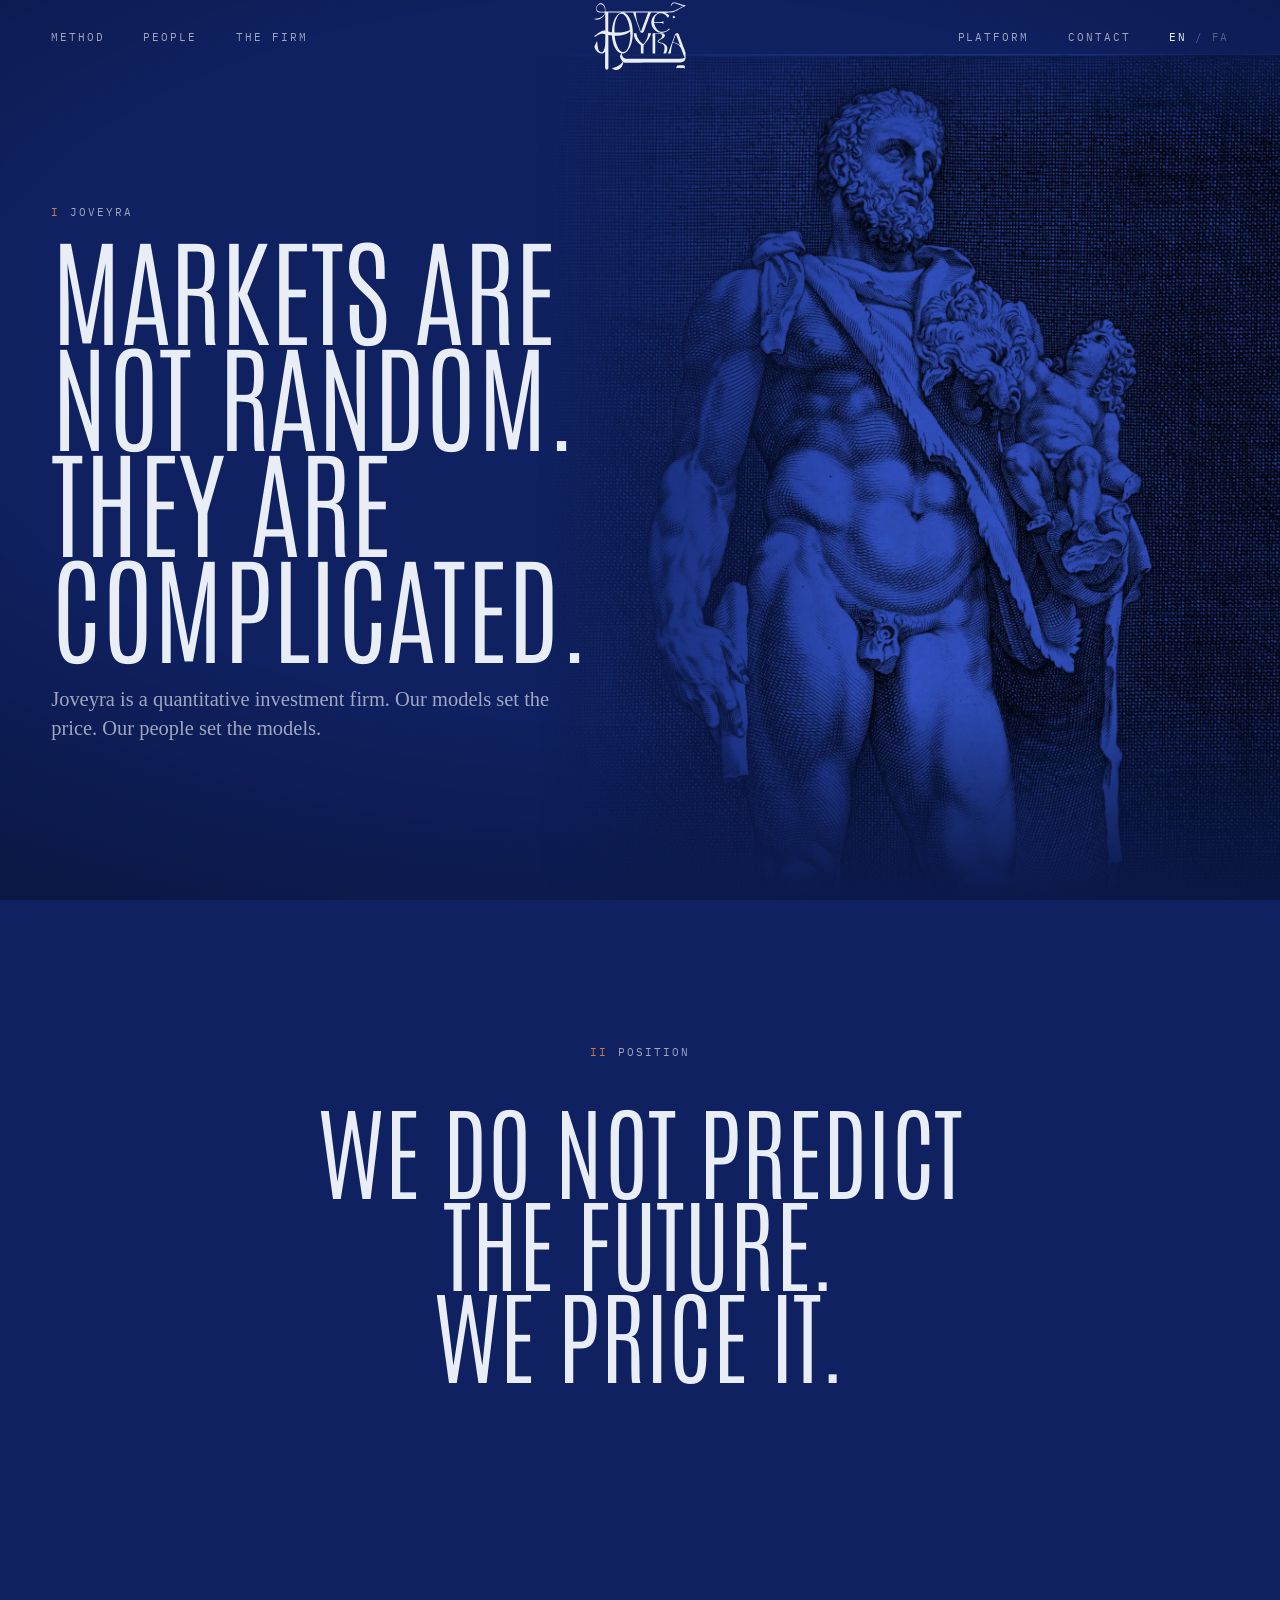
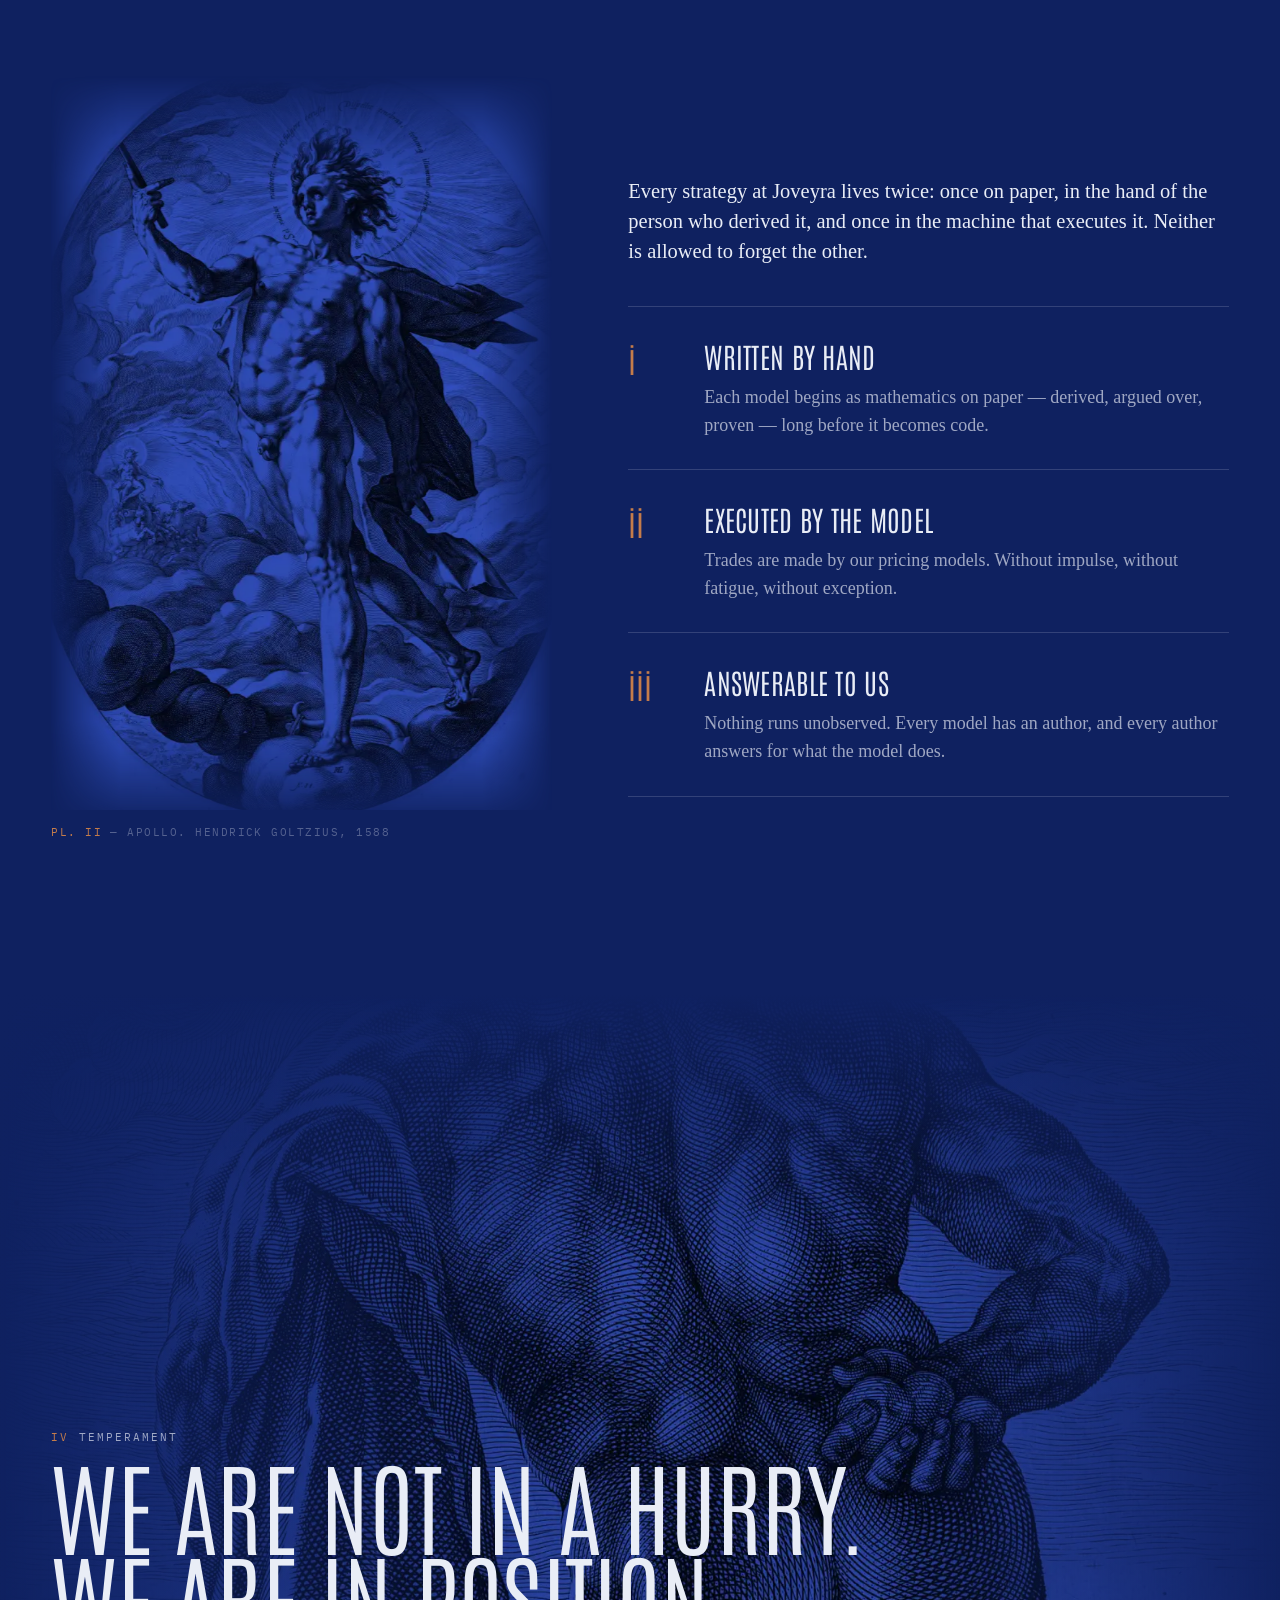
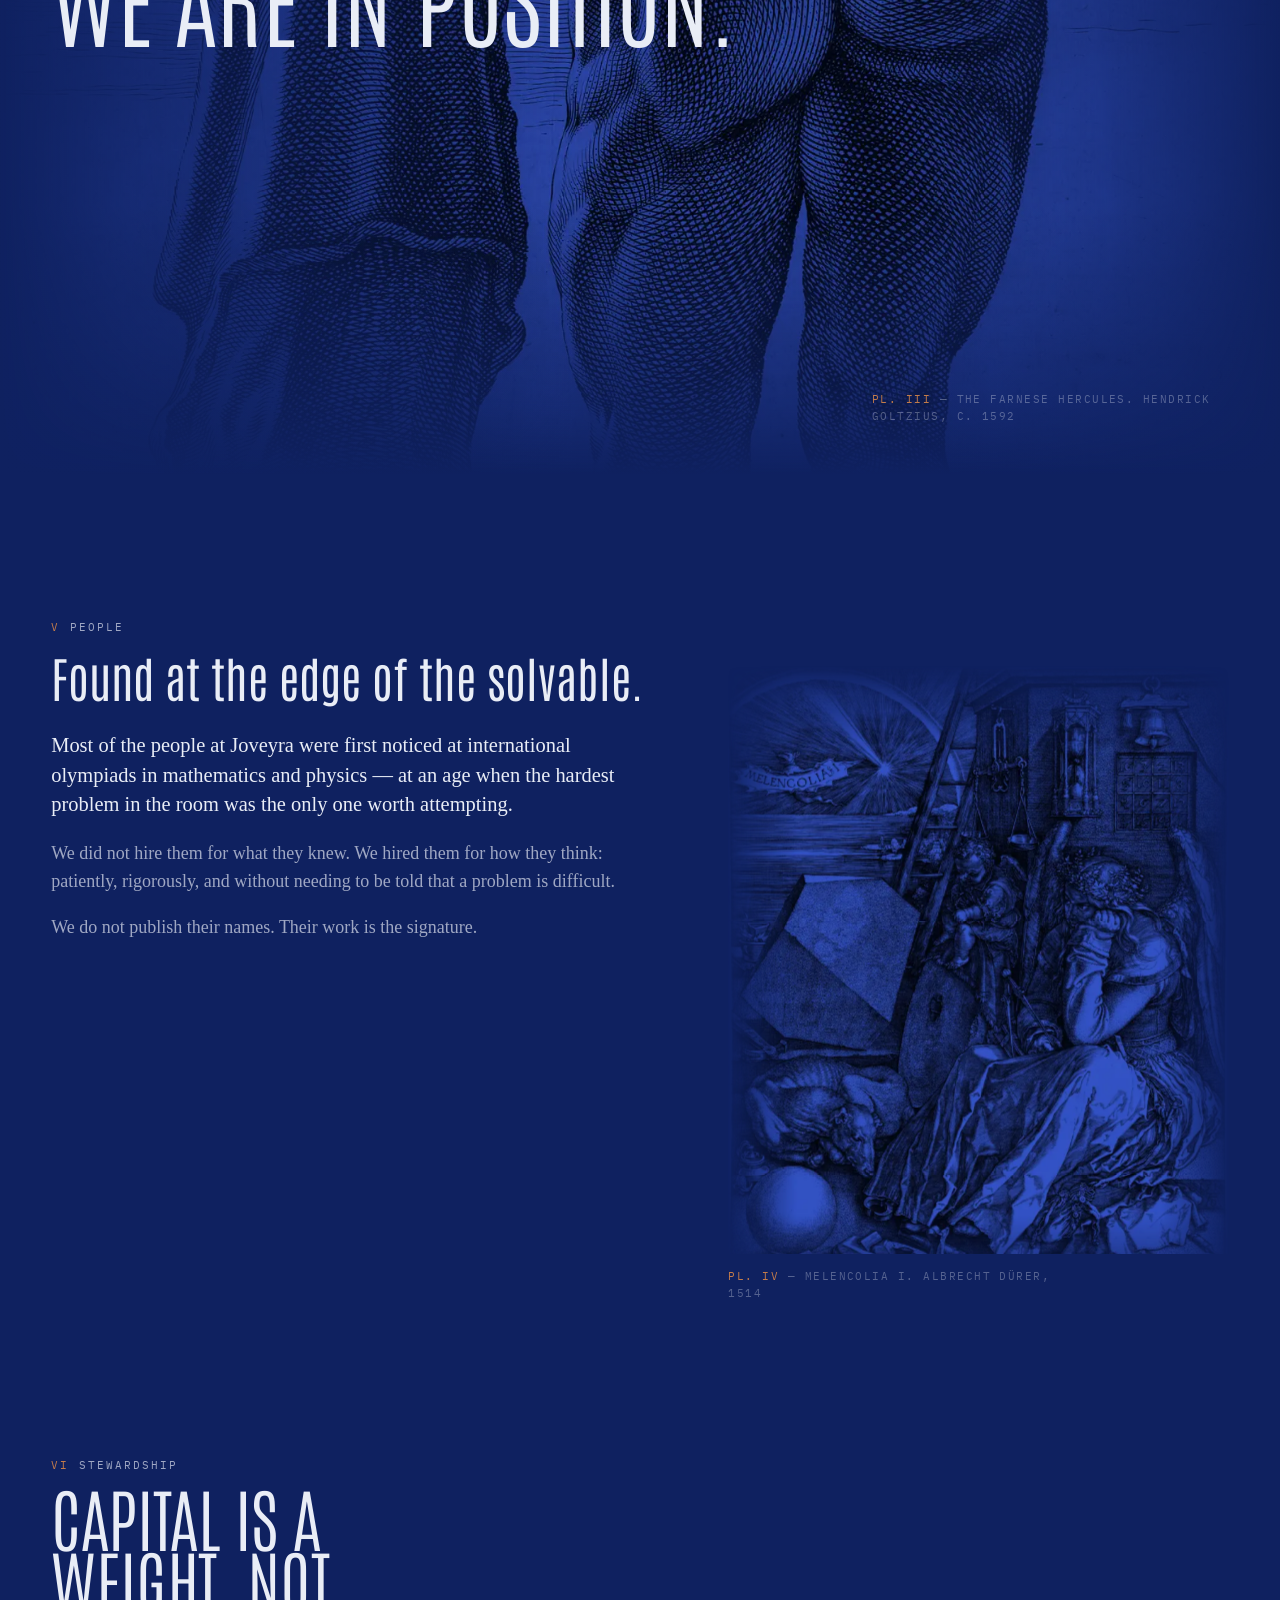
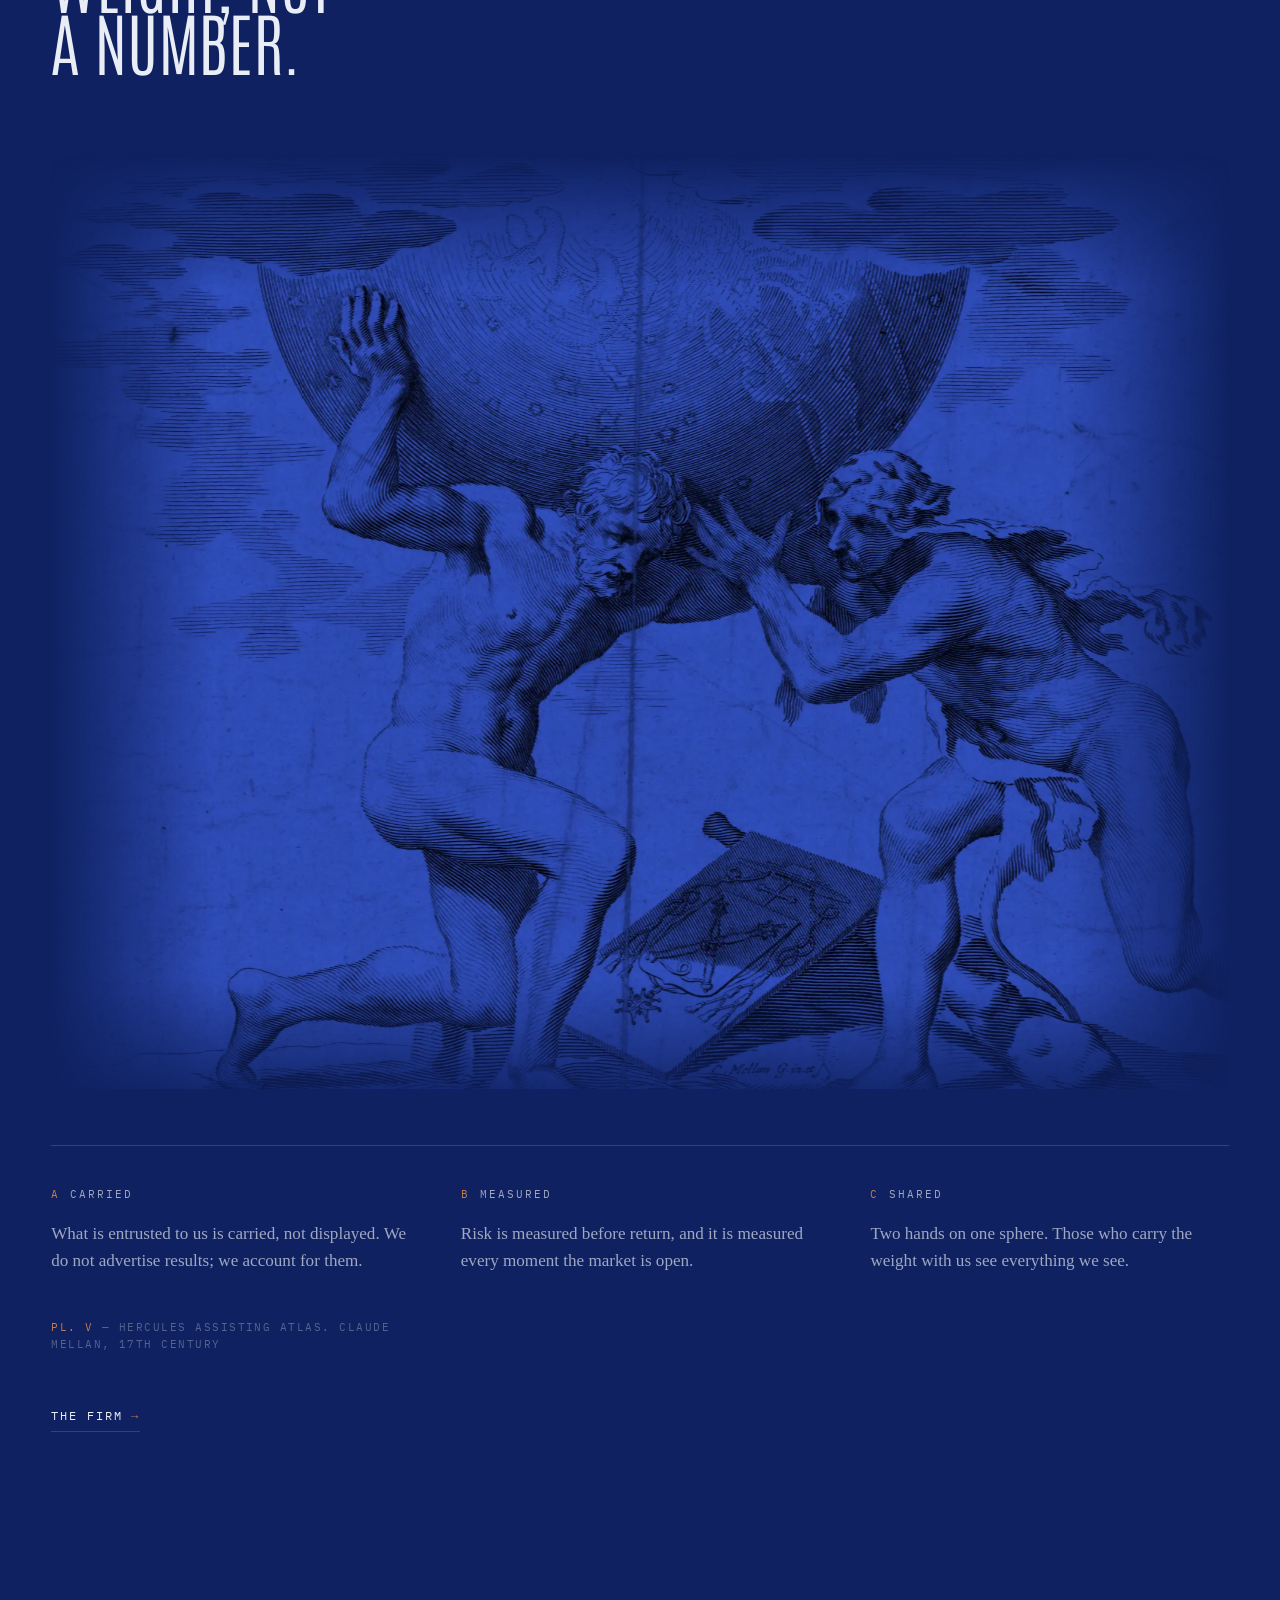
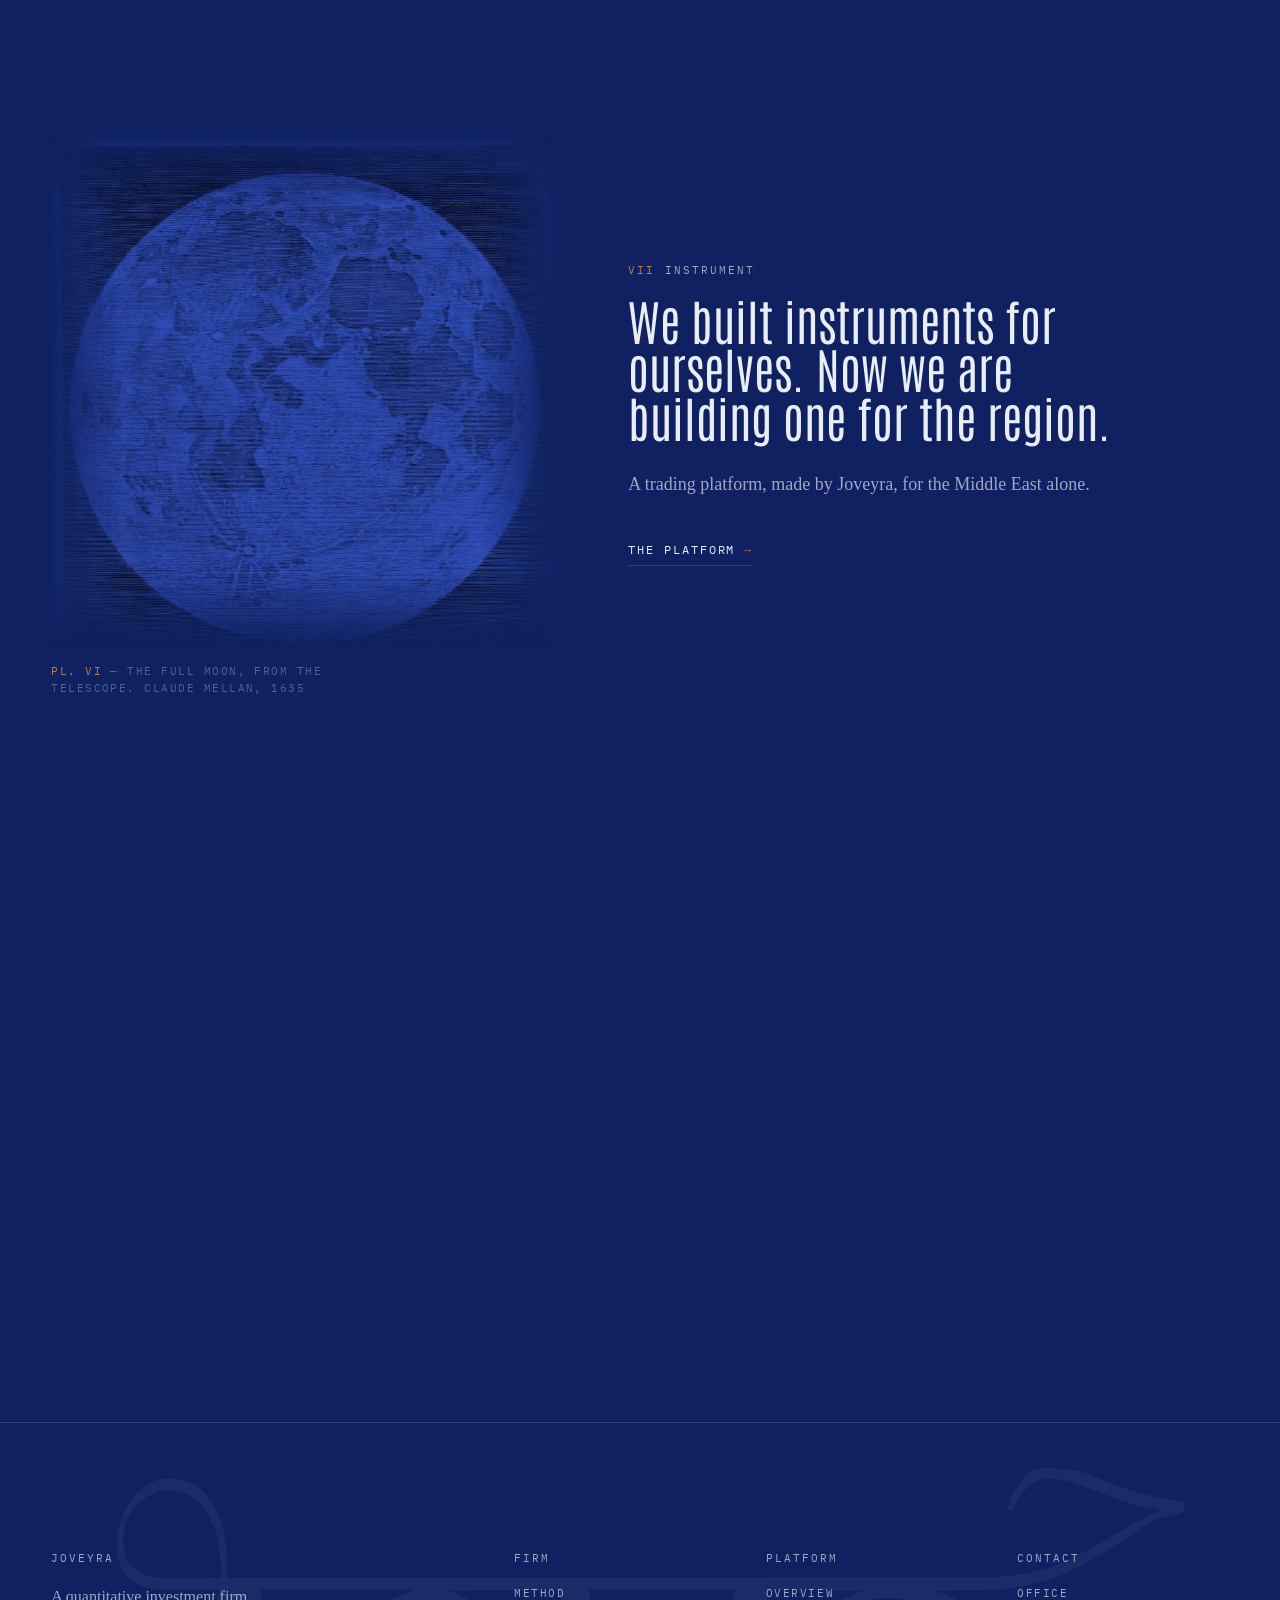
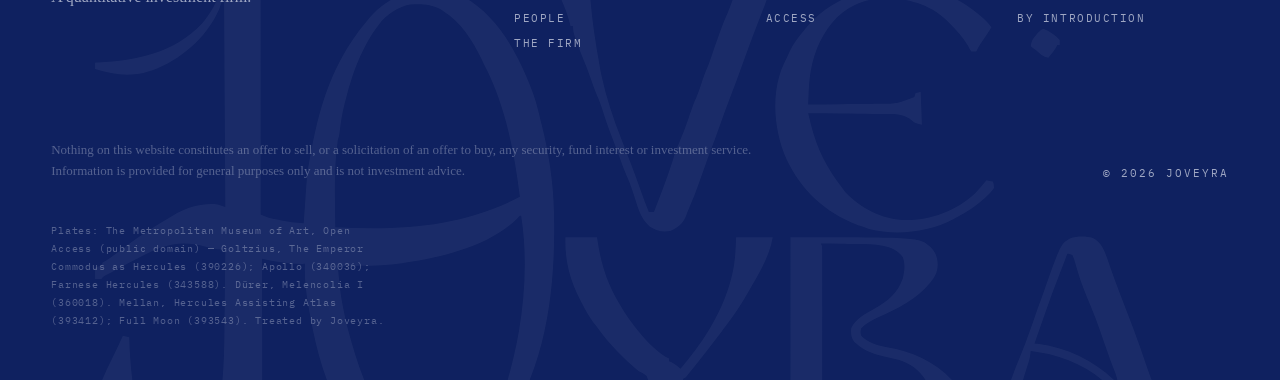
==== index.html @ 7a69307b "Build first prototype of Joveyra site: engraving home, cyanotype firm and platform pages Static thre" ====
<!doctype html>
<html lang="en" class="process-engraving">
<head>
<meta charset="utf-8">
<meta name="viewport" content="width=device-width, initial-scale=1">
<title>Joveyra</title>
<meta name="description" content="Joveyra is a quantitative investment firm. Our models set the price. Our people set the models.">
<meta name="theme-color" content="#0f2160">
<link rel="icon" href="assets/logo.svg" type="image/svg+xml">
<link rel="preload" href="assets/fonts/antonio-latin-200-normal.woff2" as="font" type="font/woff2" crossorigin>
<link rel="preload" href="assets/img/hercules-1600.webp" as="image" media="(min-width: 901px)">
<link rel="stylesheet" href="assets/css/site.css">
</head>
<body>

<header class="nav">
  <div class="wrap">
    <ul>
      <li><a class="item" href="#method">Method</a></li>
      <li><a class="item" href="#people">People</a></li>
      <li><a class="item" href="firm.html">The Firm</a></li>
    </ul>
    <a class="mark" href="index.html" aria-label="Joveyra — home">
      <svg viewBox="0 0 870 648" fill="currentColor" aria-hidden="true"><use href="assets/logo.svg#mark" width="870" height="648"/></svg>
    </a>
    <ul class="right">
      <li><a class="item" href="platform.html">Platform</a></li>
      <li><a class="item" href="#contact">Contact</a></li>
      <li><span class="lang" title="Persian edition in preparation"><b>EN</b> / FA</span></li>
    </ul>
    <button class="menu-btn" aria-expanded="false">Menu</button>
  </div>
</header>

<main>

  <!-- I. Hero -->
  <section class="hero">
    <div class="hero-art"><img data-depth="0.18" src="assets/img/hercules-1600.webp" srcset="assets/img/hercules-900.webp 900w, assets/img/hercules-1600.webp 1600w" sizes="(max-width: 900px) 100vw, 58vw" alt="Engraving of a colossal classical statue of Hercules"></div>
    <div class="wrap">
      <div class="copy">
        <p class="label reveal"><span class="n">I</span>Joveyra</p>
        <h1 class="display d-xl reveal d1">Markets are not random.<br>They are complicated.</h1>
        <p class="lede dim reveal d2">Joveyra is a quantitative investment firm. Our models set the price. Our people set the models.</p>
      </div>
      <div class="hero-foot reveal d3">
        <span class="label">Scroll</span>
        <span class="plate"><b>Pl. I</b> — Commodus as Hercules, after the antique. Hendrick Goltzius, 1592</span>
      </div>
    </div>
  </section>

  <!-- II. Statement -->
  <section class="statement sp">
    <div class="wrap">
      <span class="label reveal"><span class="n">II</span>Position</span>
      <h2 class="display d-l reveal d1">We do not predict the future. We price it.</h2>
    </div>
  </section>

  <!-- III. Method -->
  <section id="method" class="sp">
    <div class="wrap split">
      <div class="media sticky feather">
        <div class="frame"><img class="develop" data-depth="0.06" src="assets/img/apollo-1100.webp" srcset="assets/img/apollo-700.webp 700w, assets/img/apollo-1100.webp 1100w" sizes="(max-width: 900px) 100vw, 40vw" alt="Engraving of Apollo, radiant, standing on clouds" loading="lazy"></div>
        <p class="plate"><b>Pl. II</b> — Apollo. Hendrick Goltzius, 1588</p>
      </div>
      <div>
        <p class="label reveal"><span class="n">III</span>Method</p>
        <h2 class="title reveal d1">The hand and the model.</h2>
        <p class="lede reveal d2">Every strategy at Joveyra lives twice: once on paper, in the hand of the person who derived it, and once in the machine that executes it. Neither is allowed to forget the other.</p>
        <ul class="points">
          <li class="reveal"><span class="n">i</span><div><h3 class="title">Written by hand</h3><p>Each model begins as mathematics on paper — derived, argued over, proven — long before it becomes code.</p></div></li>
          <li class="reveal"><span class="n">ii</span><div><h3 class="title">Executed by the model</h3><p>Trades are made by our pricing models. Without impulse, without fatigue, without exception.</p></div></li>
          <li class="reveal"><span class="n">iii</span><div><h3 class="title">Answerable to us</h3><p>Nothing runs unobserved. Every model has an author, and every author answers for what the model does.</p></div></li>
        </ul>
      </div>
    </div>
  </section>

  <!-- IV. Interlude -->
  <section class="bleed">
    <div class="art"><img data-depth="0.12" src="assets/img/farnese-1600.webp" srcset="assets/img/farnese-900.webp 900w, assets/img/farnese-1600.webp 1600w" sizes="100vw" alt="Engraving of the Farnese Hercules seen from behind, at rest" loading="lazy"></div>
    <div class="wrap">
      <p class="label reveal"><span class="n">IV</span>Temperament</p>
      <h2 class="display d-l reveal d1">We are not in a hurry.<br>We are in position.</h2>
    </div>
    <p class="plate"><b>Pl. III</b> — The Farnese Hercules. Hendrick Goltzius, c. 1592</p>
  </section>

  <!-- V. People -->
  <section id="people" class="sp">
    <div class="wrap split flip">
      <div class="media sticky feather">
        <div class="frame"><img class="develop" data-depth="0.06" src="assets/img/melencolia-1400.webp" srcset="assets/img/melencolia-800.webp 800w, assets/img/melencolia-1400.webp 1400w" sizes="(max-width: 900px) 100vw, 45vw" alt="Dürer's Melencolia I: a winged figure among instruments of geometry" loading="lazy"></div>
        <p class="plate"><b>Pl. IV</b> — Melencolia I. Albrecht Dürer, 1514</p>
      </div>
      <div>
        <p class="label reveal"><span class="n">V</span>People</p>
        <h2 class="title reveal d1">Found at the edge of the solvable.</h2>
        <p class="lede reveal d2">Most of the people at Joveyra were first noticed at international olympiads in mathematics and physics — at an age when the hardest problem in the room was the only one worth attempting.</p>
        <p class="dim reveal">We did not hire them for what they knew. We hired them for how they think: patiently, rigorously, and without needing to be told that a problem is difficult.</p>
        <p class="dim reveal">We do not publish their names. Their work is the signature.</p>
      </div>
    </div>
  </section>

  <!-- VI. Stewardship -->
  <section class="sp" style="padding-top:0">
    <div class="wrap">
      <p class="label reveal"><span class="n">VI</span>Stewardship</p>
      <h2 class="display d-m reveal d1" style="max-width:16ch">Capital is a weight, not a number.</h2>
      <div class="wide develop"><div class="frame feather" style="overflow:hidden"><img data-depth="0.05" src="assets/img/atlas-2000.webp" srcset="assets/img/atlas-1000.webp 1000w, assets/img/atlas-2000.webp 2000w" sizes="100vw" alt="Engraving of Hercules helping Atlas carry the sphere of the heavens" loading="lazy"></div></div>
      <div class="cols">
        <div class="reveal"><span class="label"><span class="n">a</span>Carried</span><p>What is entrusted to us is carried, not displayed. We do not advertise results; we account for them.</p></div>
        <div class="reveal d1"><span class="label"><span class="n">b</span>Measured</span><p>Risk is measured before return, and it is measured every moment the market is open.</p></div>
        <div class="reveal d2"><span class="label"><span class="n">c</span>Shared</span><p>Two hands on one sphere. Those who carry the weight with us see everything we see.</p></div>
      </div>
      <p class="plate" style="margin-top:28px"><b>Pl. V</b> — Hercules assisting Atlas. Claude Mellan, 17th century</p>
      <p style="margin-top:48px"><a class="link" href="firm.html">The Firm <span class="arrow">→</span></a></p>
    </div>
  </section>

  <!-- VII. The instrument -->
  <section class="sp">
    <div class="wrap split">
      <div class="media feather">
        <div class="frame"><img class="develop" data-depth="0.08" src="assets/img/moon-1400.webp" srcset="assets/img/moon-800.webp 800w, assets/img/moon-1400.webp 1400w" sizes="(max-width: 900px) 100vw, 40vw" alt="Engraving of the full moon, drawn from telescope observation" loading="lazy"></div>
        <p class="plate"><b>Pl. VI</b> — The full moon, from the telescope. Claude Mellan, 1635</p>
      </div>
      <div style="align-self:center">
        <p class="label reveal"><span class="n">VII</span>Instrument</p>
        <h2 class="title reveal d1">We built instruments for ourselves. Now we are building one for the region.</h2>
        <p class="dim reveal d2">A trading platform, made by Joveyra, for the Middle East alone.</p>
        <p class="reveal d3" style="margin-top:36px"><a class="link" href="platform.html">The Platform <span class="arrow">→</span></a></p>
      </div>
    </div>
  </section>

  <!-- VIII. Contact -->
  <section id="contact" class="contact sp">
    <div class="wrap">
      <p class="label reveal"><span class="n">VIII</span>Contact</p>
      <h2 class="display d-l reveal d1">By introduction.</h2>
      <p class="dim reveal d2">Joveyra does not solicit. Conversations begin with an introduction.</p>
      <p class="reveal d3" style="margin-top:36px"><a class="link" href="mailto:office@joveyra.com">office@joveyra.com <span class="arrow">→</span></a></p>
    </div>
  </section>

</main>

<footer>
  <div class="foot-mark" aria-hidden="true"><svg viewBox="0 0 870 648" fill="currentColor"><use href="assets/logo.svg#mark" width="870" height="648"/></svg></div>
  <div class="wrap">
    <div class="foot-grid">
      <div><span class="label">Joveyra</span><p class="dim" style="margin-top:14px;font-size:16px">A quantitative investment firm.</p></div>
      <div><span class="label">Firm</span><ul><li><a href="#method">Method</a></li><li><a href="#people">People</a></li><li><a href="firm.html">The Firm</a></li></ul></div>
      <div><span class="label">Platform</span><ul><li><a href="platform.html">Overview</a></li><li><a href="platform.html#access">Access</a></li></ul></div>
      <div><span class="label">Contact</span><ul><li><a href="mailto:office@joveyra.com">Office</a></li><li><a href="#contact">By introduction</a></li></ul></div>
    </div>
    <div class="foot-legal">
      <p>Nothing on this website constitutes an offer to sell, or a solicitation of an offer to buy, any security, fund interest or investment service. Information is provided for general purposes only and is not investment advice.</p>
      <span class="label">© 2026 Joveyra</span>
    </div>
    <p class="credits">Plates: The Metropolitan Museum of Art, Open Access (public domain) — Goltzius, The Emperor Commodus as Hercules (390226); Apollo (340036); Farnese Hercules (343588). Dürer, Melencolia I (360018). Mellan, Hercules Assisting Atlas (393412); Full Moon (393543). Treated by Joveyra.</p>
  </div>
</footer>

<script src="assets/vendor/lenis.min.js"></script>
<script src="assets/js/site.js"></script>
</body>
</html>
---- assets/css/site.css ----
/* Joveyra — one system, two processes.
   .process-engraving : paper of the print = page blue, ink = black.
   .process-cyanotype : Prussian blue, paper white, brushed edges.        */

@font-face { font-family: "Antonio"; src: url("../fonts/antonio-latin-200-normal.woff2") format("woff2"); font-weight: 200; font-display: swap; }
@font-face { font-family: "Antonio"; src: url("../fonts/antonio-latin-300-normal.woff2") format("woff2"); font-weight: 300; font-display: swap; }
@font-face { font-family: "Antonio"; src: url("../fonts/antonio-latin-400-normal.woff2") format("woff2"); font-weight: 400; font-display: swap; }
@font-face { font-family: "EB Garamond"; src: url("../fonts/eb-garamond-latin-400-normal.woff2") format("woff2"); font-weight: 400; font-display: swap; }
@font-face { font-family: "EB Garamond"; src: url("../fonts/eb-garamond-latin-500-normal.woff2") format("woff2"); font-weight: 500; font-display: swap; }
@font-face { font-family: "EB Garamond"; src: url("../fonts/eb-garamond-latin-400-italic.woff2") format("woff2"); font-weight: 400; font-style: italic; font-display: swap; }
@font-face { font-family: "Plex Mono"; src: url("../fonts/ibm-plex-mono-latin-400-normal.woff2") format("woff2"); font-weight: 400; font-display: swap; }
@font-face { font-family: "Plex Mono"; src: url("../fonts/ibm-plex-mono-latin-500-normal.woff2") format("woff2"); font-weight: 500; font-display: swap; }

@view-transition { navigation: auto; }

:root {
  --ink: #02040b;
  --paper: #e9edf6;
  --paper-dim: rgba(233, 237, 246, .66);
  --paper-faint: rgba(233, 237, 246, .32);
  --rule: rgba(233, 237, 246, .16);
  --copper: #c47c4a;

  --bg: #0f2160;             /* overridden per process */
  --bg-deep: #081436;

  --display: "Antonio", "Arial Narrow", sans-serif;
  --serif: "EB Garamond", "Iowan Old Style", Georgia, serif;
  --mono: "Plex Mono", ui-monospace, Menlo, monospace;

  --gutter: clamp(16px, 4vw, 56px);
  --max: 1360px;
  --ease: cubic-bezier(.16, 1, .3, 1);
}

.process-engraving { --bg: #0f2160; --bg-deep: #070f30; }
.process-cyanotype { --bg: #06204f; --bg-deep: #03122e; --paper: #eef1ea; }

* { box-sizing: border-box; }
html { -webkit-text-size-adjust: 100%; }
html.lenis, html.lenis body { height: auto; }
.lenis.lenis-smooth { scroll-behavior: auto !important; }

body {
  margin: 0;
  background: var(--bg);
  color: var(--paper);
  font-family: var(--serif);
  font-size: clamp(18px, 1.25vw, 21px);
  line-height: 1.55;
  overflow-x: hidden;
  -webkit-font-smoothing: antialiased;
}

/* depth: the page is lit from the centre, edges fall into ink */
body::after {
  content: ""; position: fixed; inset: 0; pointer-events: none; z-index: 3;
  background:
    radial-gradient(120% 90% at 50% 40%, transparent 45%, rgba(2, 4, 11, .55) 100%);
}
.process-cyanotype body::after, body.process-cyanotype::after {
  background:
    radial-gradient(120% 90% at 50% 40%, transparent 50%, rgba(1, 8, 22, .6) 100%);
}

img { display: block; max-width: 100%; height: auto; }
a { color: inherit; text-decoration: none; }
::selection { background: var(--copper); color: var(--ink); }

.wrap { width: 100%; max-width: var(--max); margin: 0 auto; padding: 0 var(--gutter); position: relative; }

/* ------------------------------------------------------------------ type */
.label {
  font-family: var(--mono); font-size: 11px; letter-spacing: .18em;
  text-transform: uppercase; color: var(--paper-dim);
}
.label .n { color: var(--copper); margin-right: .9em; }

.display {
  font-family: var(--display); font-weight: 200; text-transform: uppercase;
  line-height: .9; letter-spacing: -.005em; margin: 0; text-wrap: balance;
}
.d-xl { font-size: clamp(56px, 9.2vw, 156px); }
.d-l  { font-size: clamp(48px, 8vw, 132px); }
.d-m  { font-size: clamp(40px, 5.4vw, 88px); }

h2.title {
  text-wrap: balance;
  font-family: var(--display); font-weight: 300; font-size: clamp(34px, 3.8vw, 60px);
  line-height: 1; margin: .35em 0 .6em; letter-spacing: 0;
}
h3.title {
  font-family: var(--display); font-weight: 300; font-size: clamp(26px, 2.2vw, 34px);
  line-height: 1.05; margin: 0 0 .45em; text-transform: uppercase; letter-spacing: .01em;
}
p { margin: 0 0 1em; max-width: 34em; }
.lede { font-size: clamp(20px, 1.6vw, 26px); line-height: 1.45; color: var(--paper); }
.dim { color: var(--paper-dim); }
em { font-style: italic; }

.link {
  display: inline-flex; gap: .7em; align-items: baseline;
  font-family: var(--mono); font-size: 12px; letter-spacing: .16em; text-transform: uppercase;
  padding-bottom: 6px; border-bottom: 1px solid var(--rule);
  transition: border-color .6s var(--ease), color .6s var(--ease);
}
.link .arrow { color: var(--copper); transition: transform .6s var(--ease); }
.link:hover { border-color: var(--copper); }
.link:hover .arrow { transform: translateX(6px); }

/* plate caption — every image is credited like a museum plate */
.plate {
  font-family: var(--mono); font-size: 10.5px; letter-spacing: .14em; text-transform: uppercase;
  color: var(--paper-faint); line-height: 1.6;
}
.plate b { color: var(--copper); font-weight: 400; }

/* ------------------------------------------------------------------ nav */
.nav {
  position: fixed; inset: 0 0 auto 0; z-index: 20;
  transition: background .8s var(--ease), border-color .8s var(--ease);
  border-bottom: 1px solid transparent;
}
.nav.scrolled { background: color-mix(in srgb, var(--bg) 82%, transparent); backdrop-filter: blur(10px); border-color: var(--rule); }
.nav .wrap { display: grid; grid-template-columns: 1fr auto 1fr; align-items: center; height: 72px; }
.nav ul { list-style: none; margin: 0; padding: 0; display: flex; gap: clamp(18px, 3vw, 44px); }
.nav ul.right { justify-content: flex-end; }
.nav a.item {
  font-family: var(--mono); font-size: 11px; letter-spacing: .18em; text-transform: uppercase;
  color: var(--paper-dim); padding: 6px 0; border-bottom: 1px solid transparent;
  transition: color .5s var(--ease), border-color .5s var(--ease);
}
.nav a.item:hover, .nav a.item[aria-current="page"] { color: var(--paper); border-color: var(--copper); }
.nav .mark { width: 92px; color: var(--paper); display: block; }
.nav .mark svg { width: 100%; height: auto; display: block; }
.lang { font-family: var(--mono); font-size: 11px; letter-spacing: .14em; color: var(--paper-faint); }
.lang b { color: var(--paper); font-weight: 400; }
.menu-btn { display: none; }

/* ------------------------------------------------------------------ hero */
.hero { position: relative; min-height: 100svh; display: flex; align-items: flex-end; padding: 120px 0 56px; overflow: hidden; }
.hero .wrap { z-index: 4; }
.hero .copy { max-width: 820px; }
.hero .lede { margin-top: 1.4em; max-width: 26em; }
.hero-art {
  position: absolute; z-index: 1; top: 0; bottom: 0; right: 0; width: min(58vw, 980px);
  -webkit-mask-image: linear-gradient(to left, #000 55%, transparent 100%), linear-gradient(to bottom, transparent 0, #000 16%, #000 78%, transparent 100%);
  -webkit-mask-composite: source-in; mask-composite: intersect;
  mask-image: linear-gradient(to left, #000 55%, transparent 100%), linear-gradient(to bottom, transparent 0, #000 16%, #000 78%, transparent 100%);
}
.hero-art img { width: 100%; height: 108%; margin-top: 64px; object-fit: cover; object-position: 50% 0; will-change: transform; }
.hero-foot { display: flex; justify-content: space-between; align-items: end; gap: 24px; margin-top: 64px; border-top: 1px solid var(--rule); padding-top: 18px; }

/* ------------------------------------------------------------------ sections */
section { position: relative; }
.sp { padding: clamp(110px, 16vh, 200px) 0; }

.statement { text-align: center; }
.statement .display { max-width: 18ch; margin: 0 auto; }
.statement .label { display: block; margin-bottom: 40px; }

.split { display: grid; grid-template-columns: 5fr 6fr; gap: clamp(32px, 6vw, 110px); align-items: start; }
.split.flip { grid-template-columns: 6fr 5fr; }
.split.flip .media { order: 2; }

.media { position: relative; }
.media.sticky { position: sticky; top: 96px; }
.media .frame { overflow: hidden; }
.media img { width: 100%; will-change: transform; }
.media .plate { margin-top: 14px; }

.feather img {
  --f: 14%;
  -webkit-mask-image: linear-gradient(to right, transparent, #000 var(--f), #000 calc(100% - var(--f)), transparent), linear-gradient(to bottom, transparent, #000 var(--f), #000 calc(100% - var(--f)), transparent);
  -webkit-mask-composite: source-in;
  mask-image: linear-gradient(to right, transparent, #000 var(--f), #000 calc(100% - var(--f)), transparent), linear-gradient(to bottom, transparent, #000 var(--f), #000 calc(100% - var(--f)), transparent);
  mask-composite: intersect;
}

.points { list-style: none; margin: 40px 0 0; padding: 0; border-top: 1px solid var(--rule); }
.points li { display: grid; grid-template-columns: 64px 1fr; gap: 12px; padding: 34px 0 30px; border-bottom: 1px solid var(--rule); }
.points .n { font-family: var(--display); font-weight: 200; font-size: 34px; line-height: 1; color: var(--copper); }
.points p { color: var(--paper-dim); margin: 0; }

/* full-bleed plate with words laid over it */
.bleed { position: relative; min-height: 120vh; display: flex; align-items: center; overflow: hidden; }
.bleed .art { position: absolute; inset: 0; z-index: 0; }
.bleed .art img { position: absolute; top: -12%; left: 0; width: 100%; height: 124%; object-fit: cover; will-change: transform; }
.bleed .art::after { content: ""; position: absolute; inset: 0; z-index: 1; background: linear-gradient(90deg, var(--bg) 0%, transparent 45%, transparent 70%, var(--bg) 100%), linear-gradient(0deg, var(--bg) 0, transparent 25%, transparent 75%, var(--bg) 100%); }
.bleed .wrap { z-index: 4; }
.bleed .plate { position: absolute; bottom: 40px; right: var(--gutter); z-index: 4; }

.wide { margin-top: 64px; }
.wide img { width: 100%; }

.cols { display: grid; grid-template-columns: repeat(3, 1fr); gap: clamp(28px, 4vw, 64px); border-top: 1px solid var(--rule); padding-top: 40px; margin-top: 56px; }
.cols p { color: var(--paper-dim); font-size: .95em; }
.cols .label { display: block; margin-bottom: 18px; }

.contact { text-align: center; }
.contact .display { margin: 28px auto 32px; }
.contact p { margin-left: auto; margin-right: auto; }

/* ------------------------------------------------------------------ footer */
footer { position: relative; z-index: 4; padding: 120px 0 40px; border-top: 1px solid var(--rule); overflow: hidden; }
.foot-mark { position: absolute; left: 50%; top: 40px; width: min(1100px, 92vw); transform: translateX(-50%); color: var(--paper); opacity: .05; pointer-events: none; }
.foot-grid { display: grid; grid-template-columns: 2fr 1fr 1fr 1fr; gap: 40px; position: relative; }
.foot-grid ul { list-style: none; margin: 14px 0 0; padding: 0; }
.foot-grid li { margin: 8px 0; font-family: var(--mono); font-size: 11px; letter-spacing: .14em; text-transform: uppercase; color: var(--paper-dim); }
.foot-grid li a:hover { color: var(--paper); }
.foot-legal { margin-top: 80px; display: grid; grid-template-columns: 2fr 1fr; gap: 40px; align-items: end; position: relative; }
.foot-legal p { font-size: 13px; line-height: 1.6; color: var(--paper-faint); max-width: 60em; margin: 0; }
.foot-legal .label { text-align: right; }
.credits { margin-top: 40px; font-family: var(--mono); font-size: 10px; letter-spacing: .08em; line-height: 1.8; color: var(--paper-faint); position: relative; }

/* ------------------------------------------------------------------ motion */
.reveal { opacity: 0; transform: translateY(28px); transition: opacity 1.6s var(--ease), transform 1.6s var(--ease); }
.reveal.in { opacity: 1; transform: none; }
.reveal.d1 { transition-delay: .12s; } .reveal.d2 { transition-delay: .24s; } .reveal.d3 { transition-delay: .36s; }
.develop { opacity: 0; filter: blur(6px) brightness(1.6); transition: opacity 2.4s var(--ease), filter 2.8s var(--ease); }
.develop.in { opacity: 1; filter: none; }

@media (prefers-reduced-motion: reduce) {
  .reveal, .develop { opacity: 1; transform: none; filter: none; transition: none; }
  ::view-transition-group(*) { animation: none; }
}

/* ------------------------------------------------------------------ small screens */
@media (max-width: 900px) {
  .nav .wrap { grid-template-columns: auto 1fr auto; height: 60px; }
  .nav ul { display: none; }
  .nav .mark { width: 74px; grid-column: 1; }
  .menu-btn { display: block; grid-column: 3; background: none; border: 1px solid var(--rule); color: var(--paper); font-family: var(--mono); font-size: 11px; letter-spacing: .16em; padding: 8px 12px; }
  .nav.open { background: var(--bg); height: 100svh; }
  .nav.open ul { display: flex; flex-direction: column; gap: 22px; grid-column: 1 / -1; padding: 40px 0; }
  .nav.open .wrap { align-content: start; }
  .hero-art { width: 100%; opacity: .55; }
  .split, .split.flip { grid-template-columns: 1fr; }
  .split.flip .media { order: 0; }
  .media.sticky { position: relative; top: 0; }
  .cols { grid-template-columns: 1fr; }
  .foot-grid { grid-template-columns: 1fr 1fr; }
  .foot-legal { grid-template-columns: 1fr; }
  .foot-legal .label { text-align: left; }
  .hero-foot { flex-direction: column; align-items: start; }
  .bleed { min-height: 90vh; }
}
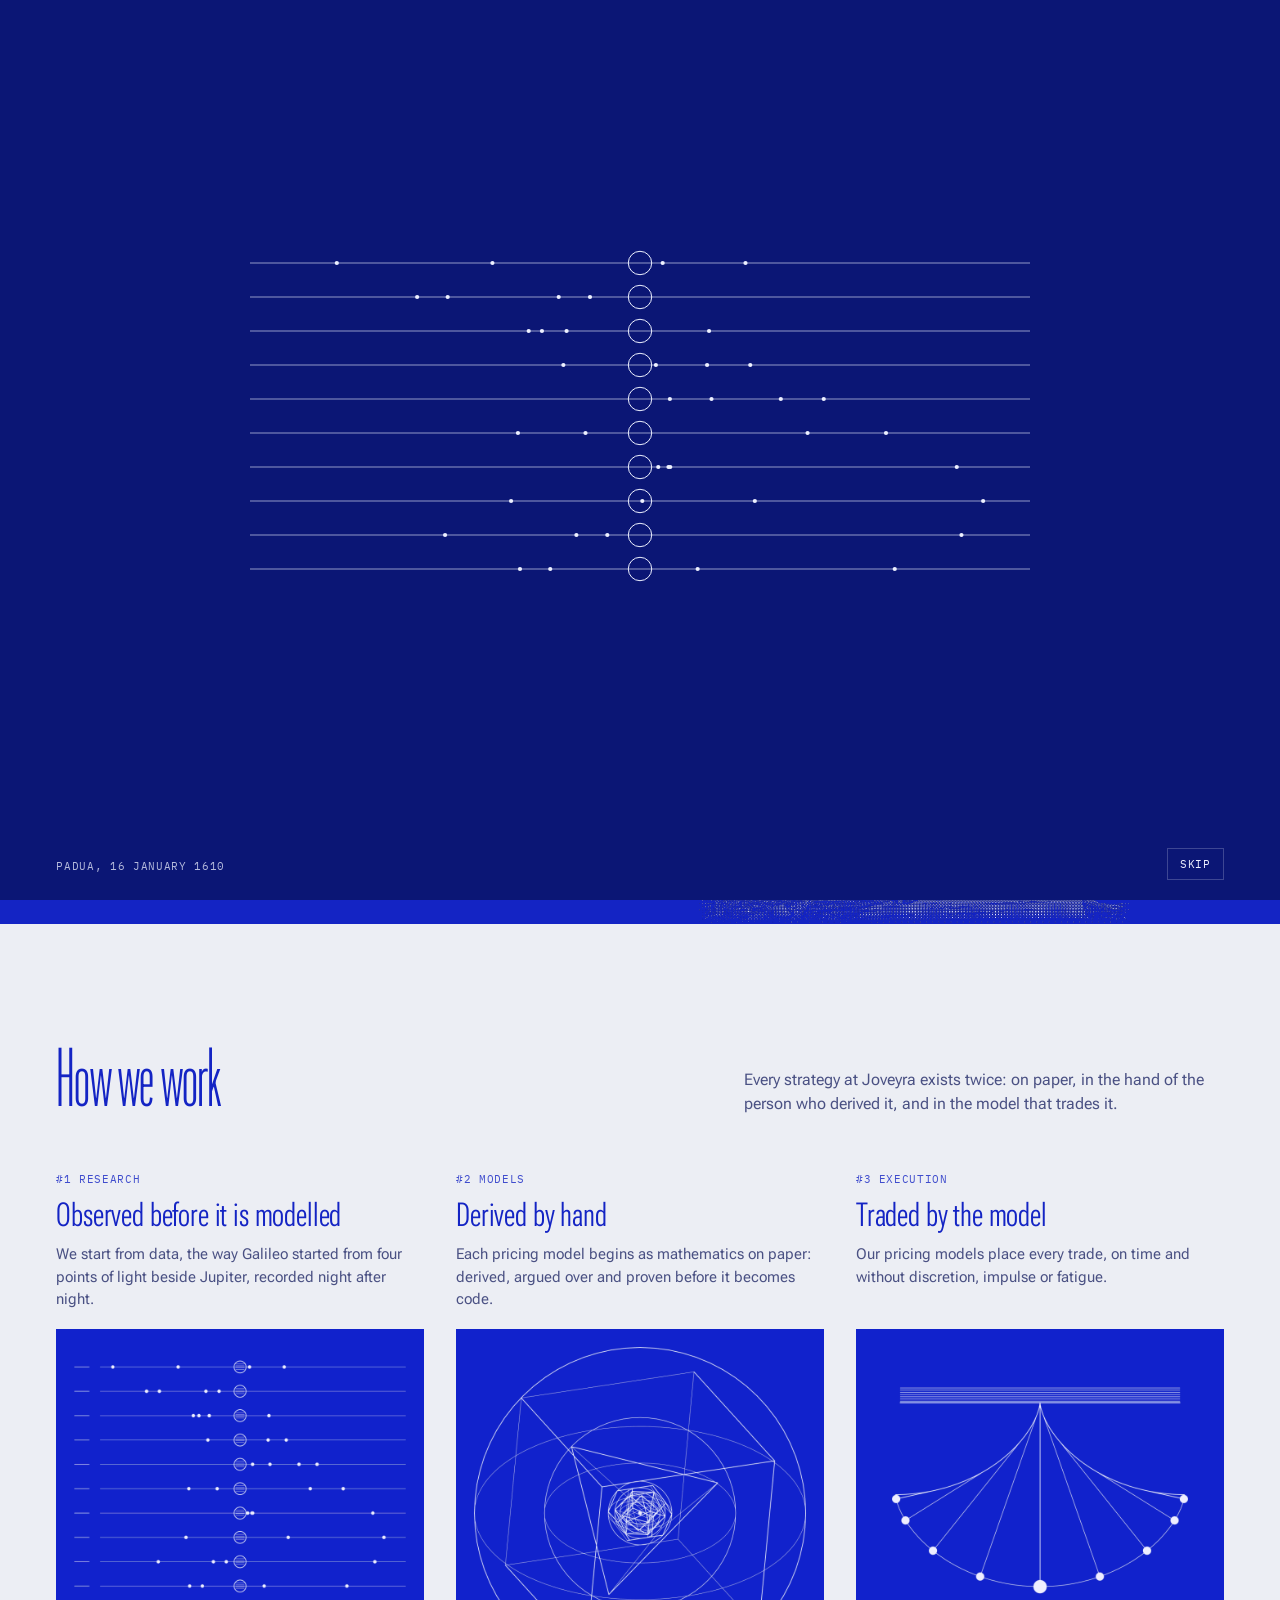
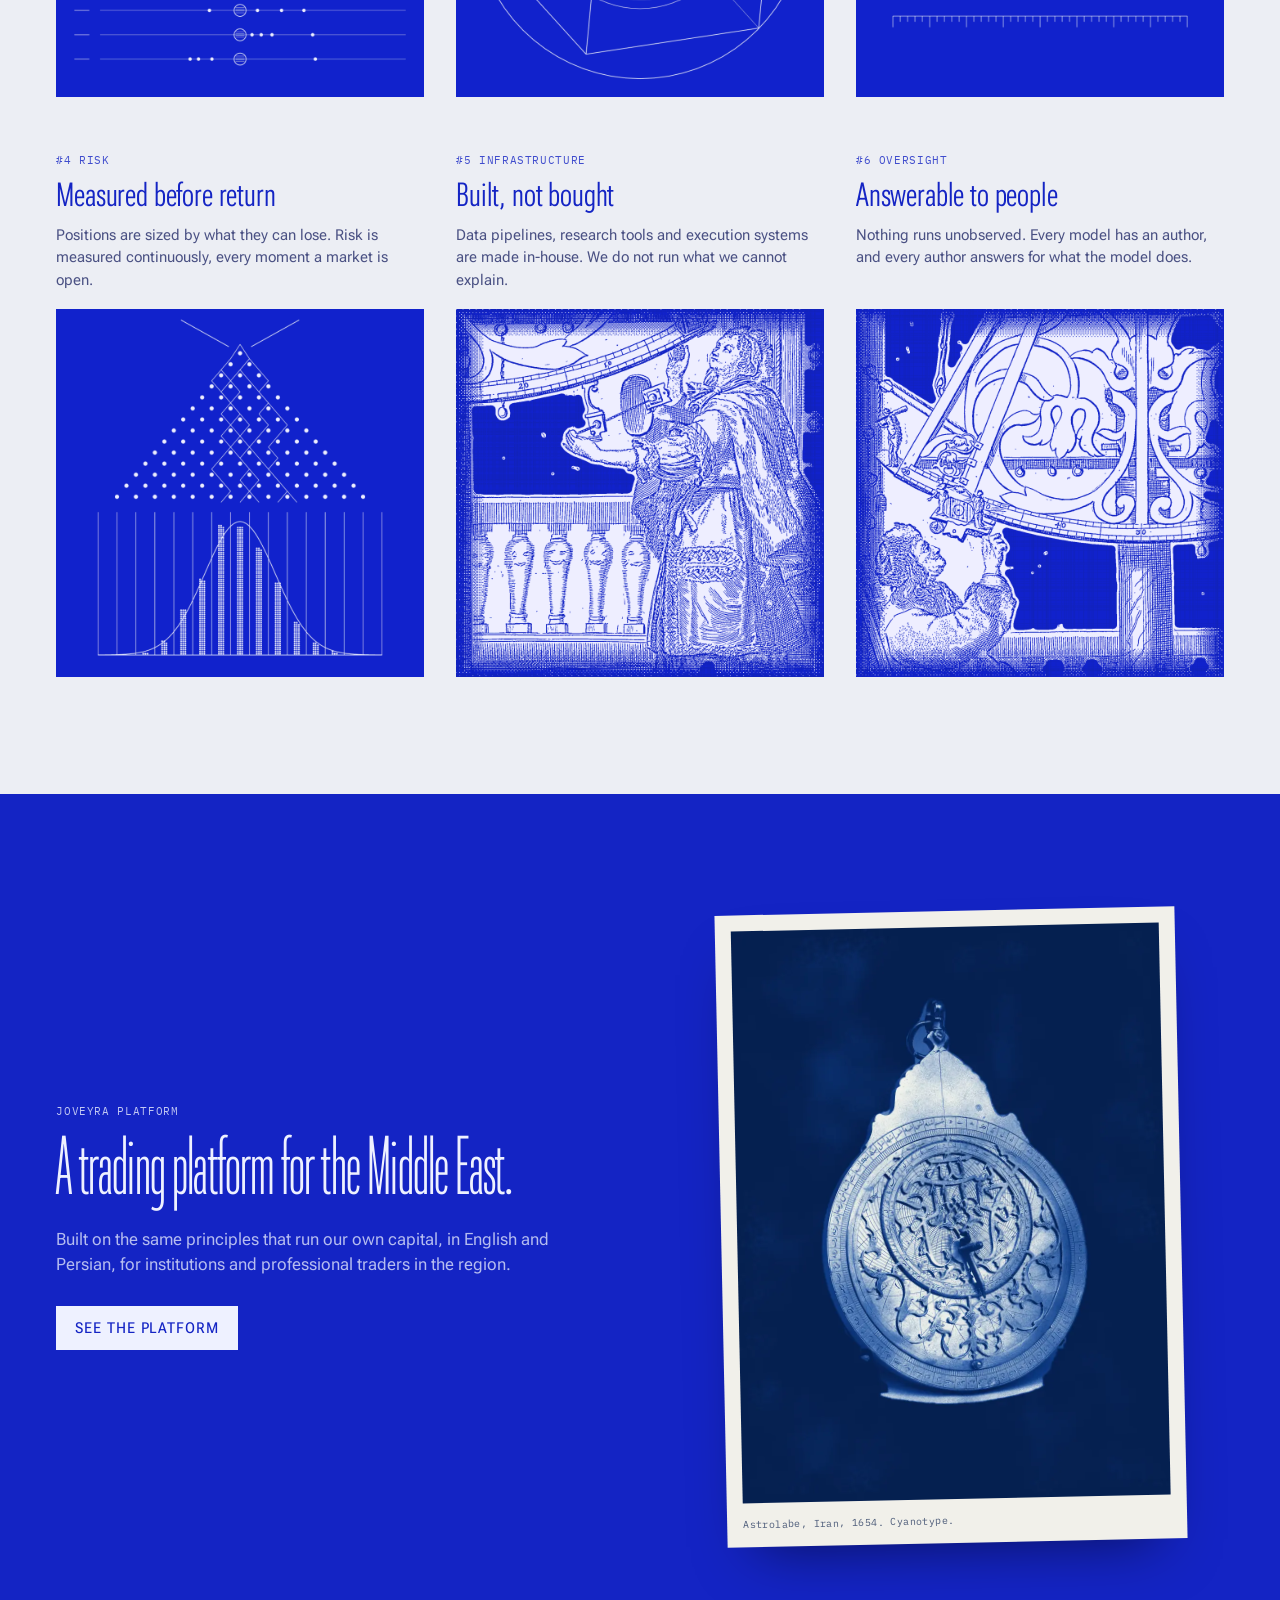
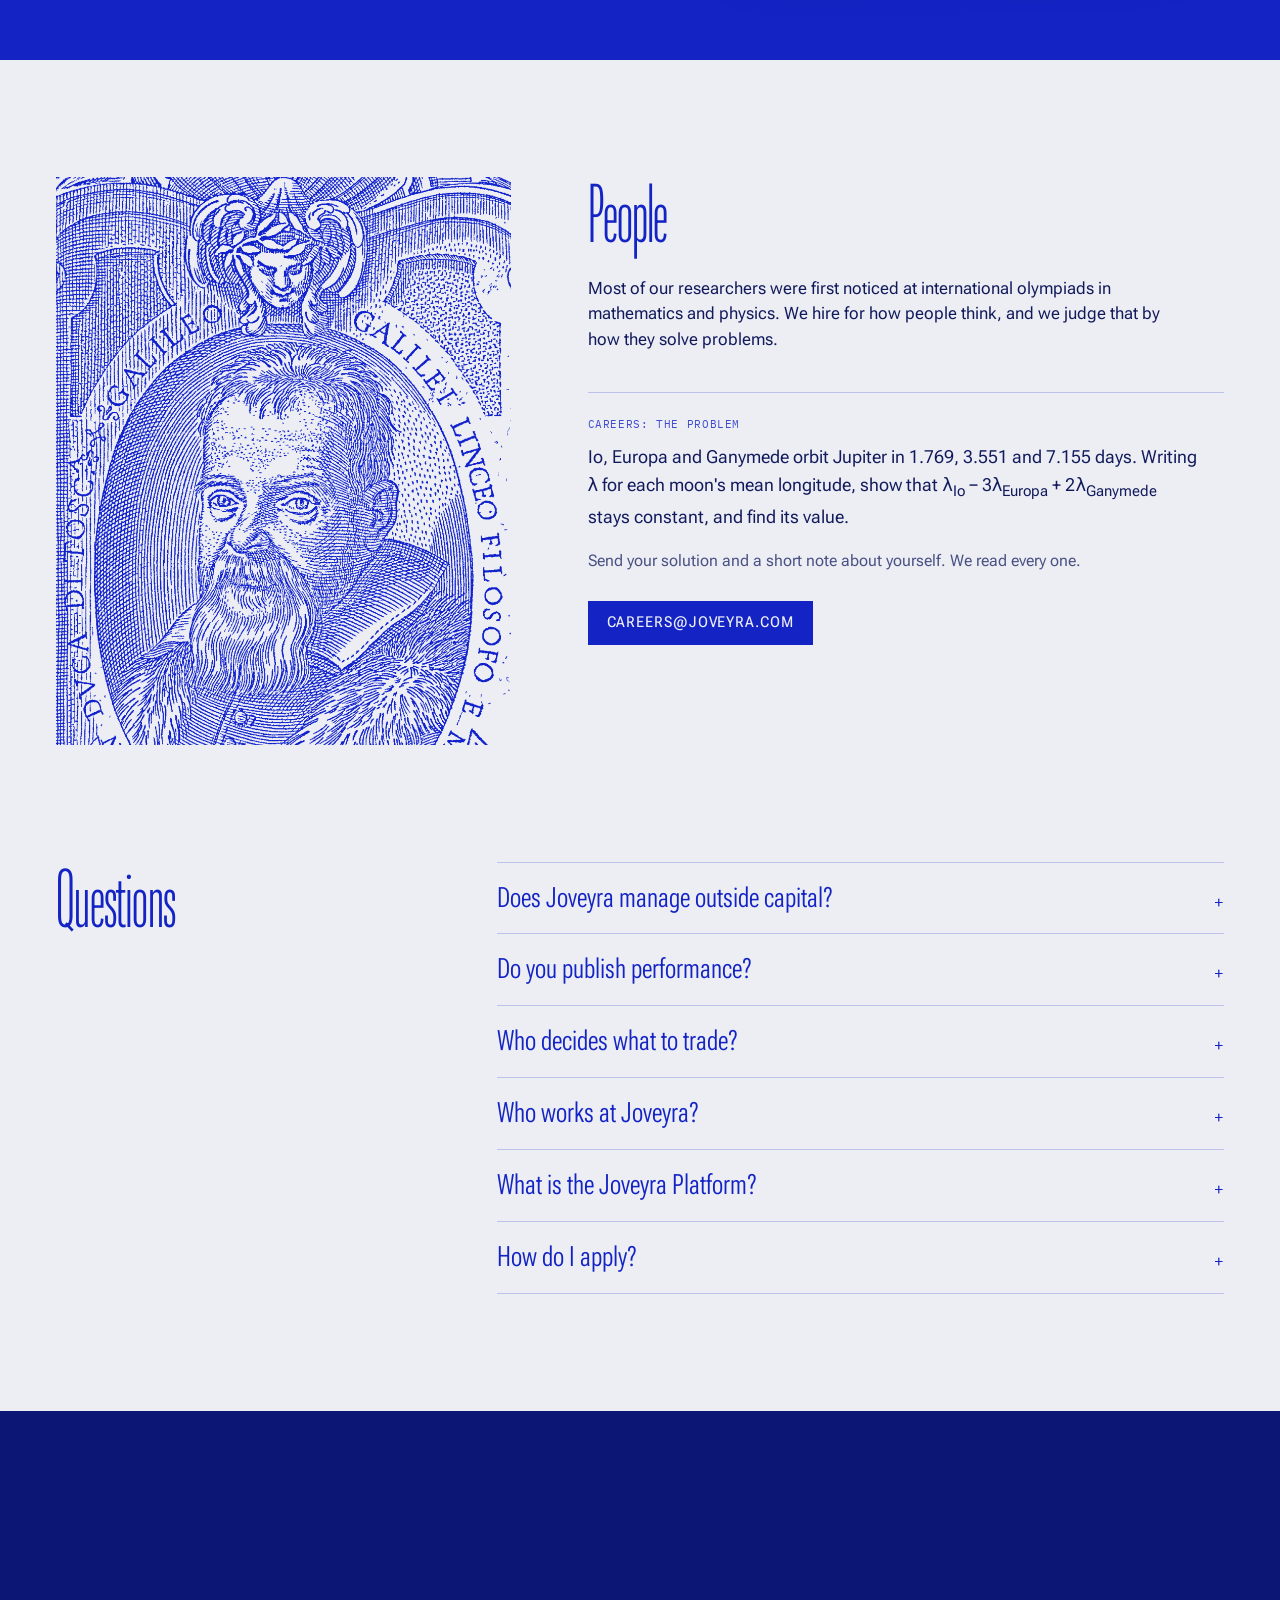
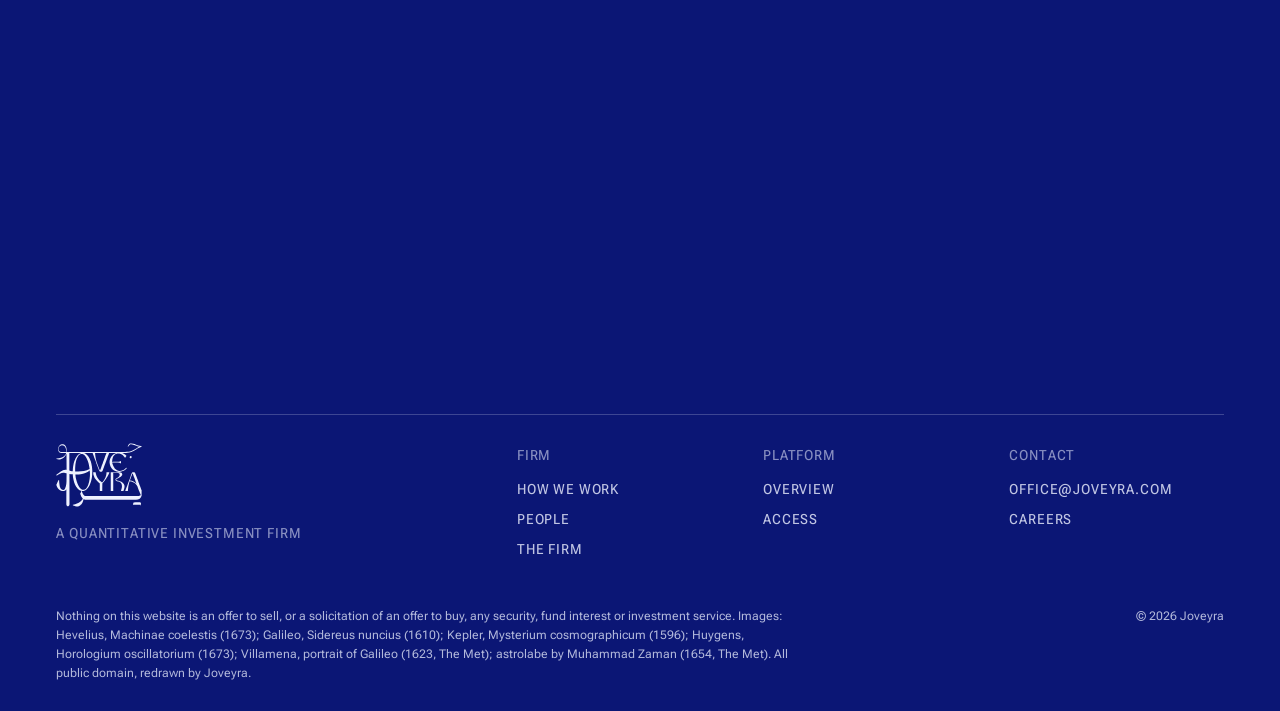
==== commit caad1bf6: "Redesign site around line engraving and cyanotype; add /firm and /product pages - Home: Hevelius obs" ====
--- a/index.html
+++ b/index.html
@@ -1,172 +1,174 @@
 <!doctype html>
-<html lang="en" class="process-engraving">
+<html lang="en">
 <head>
 <meta charset="utf-8">
 <meta name="viewport" content="width=device-width, initial-scale=1">
 <title>Joveyra</title>
-<meta name="description" content="Joveyra is a quantitative investment firm. Our models set the price. Our people set the models.">
-<meta name="theme-color" content="#0f2160">
+<meta name="description" content="Joveyra is a quantitative investment firm. Our researchers derive pricing models by hand; the models trade.">
+<meta name="theme-color" content="#1424c4">
 <link rel="icon" href="assets/logo.svg" type="image/svg+xml">
-<link rel="preload" href="assets/fonts/antonio-latin-200-normal.woff2" as="font" type="font/woff2" crossorigin>
-<link rel="preload" href="assets/img/hercules-1600.webp" as="image" media="(min-width: 901px)">
+<link rel="preload" href="assets/fonts/roboto-flex-latin-full-normal.woff2" as="font" type="font/woff2" crossorigin>
 <link rel="stylesheet" href="assets/css/site.css">
+<script>try{if(!sessionStorage.getItem("jv-film")&&!matchMedia("(prefers-reduced-motion: reduce)").matches)document.documentElement.classList.add("film-on")}catch(e){}</script>
 </head>
 <body>
 
-<header class="nav">
-  <div class="wrap">
-    <ul>
-      <li><a class="item" href="#method">Method</a></li>
-      <li><a class="item" href="#people">People</a></li>
-      <li><a class="item" href="firm.html">The Firm</a></li>
-    </ul>
-    <a class="mark" href="index.html" aria-label="Joveyra — home">
-      <svg viewBox="0 0 870 648" fill="currentColor" aria-hidden="true"><use href="assets/logo.svg#mark" width="870" height="648"/></svg>
-    </a>
-    <ul class="right">
-      <li><a class="item" href="platform.html">Platform</a></li>
-      <li><a class="item" href="#contact">Contact</a></li>
-      <li><span class="lang" title="Persian edition in preparation"><b>EN</b> / FA</span></li>
-    </ul>
-    <button class="menu-btn" aria-expanded="false">Menu</button>
+<div class="film" id="film" hidden>
+  <canvas aria-hidden="true"></canvas>
+  <div class="film-mark"><svg viewBox="0 0 870 648" fill="currentColor" role="img" aria-label="Joveyra"><use href="assets/logo.svg#mark" width="870" height="648"/></svg></div>
+  <span class="film-date"></span>
+  <button class="skip" type="button">Skip</button>
+</div>
+
+<header class="hero on-blue">
+  <nav class="nav" aria-label="Main">
+    <div class="wrap">
+      <ul class="l">
+        <li><a class="i" href="#work">How we work</a></li>
+        <li><a class="i" href="#people">People</a></li>
+        <li><a class="i" href="firm/">The Firm</a></li>
+      </ul>
+      <a class="mark" href="./" aria-label="Joveyra home"><svg viewBox="0 0 870 648" fill="currentColor" aria-hidden="true"><use href="assets/logo.svg#mark" width="870" height="648"/></svg></a>
+      <ul class="r">
+        <li><a class="i" href="product/">Platform</a></li>
+        <li><a class="i" href="#questions">Questions</a></li>
+        <li><span class="lang" title="Persian edition in preparation">EN / FA</span></li>
+      </ul>
+      <button class="menu" type="button" aria-expanded="false">Menu</button>
+    </div>
+  </nav>
+  <div class="wrap grid">
+    <div class="copy">
+      <h1 class="h1">Markets, measured.</h1>
+      <p class="lede">Joveyra is a quantitative investment firm. Our researchers, most of them physicists and mathematicians, derive pricing models by hand. The models trade.</p>
+      <div class="btns">
+        <a class="btn solid" href="#work">How we work</a>
+        <a class="btn" href="#people">Careers</a>
+      </div>
+    </div>
+    <div class="art">
+      <img class="plate-art" src="assets/img/hevelius-1400.webp" srcset="assets/img/hevelius-900.webp 900w, assets/img/hevelius-1400.webp 1400w" sizes="(max-width: 960px) 100vw, 50vw" width="1400" height="1920" alt="Johannes and Elisabetha Hevelius measuring the position of a star with their great brass sextant, Danzig, 1673">
+    </div>
   </div>
 </header>
 
 <main>
 
-  <!-- I. Hero -->
-  <section class="hero">
-    <div class="hero-art"><img data-depth="0.18" src="assets/img/hercules-1600.webp" srcset="assets/img/hercules-900.webp 900w, assets/img/hercules-1600.webp 1600w" sizes="(max-width: 900px) 100vw, 58vw" alt="Engraving of a colossal classical statue of Hercules"></div>
+  <section id="work" class="sec on-paper">
     <div class="wrap">
-      <div class="copy">
-        <p class="label reveal"><span class="n">I</span>Joveyra</p>
-        <h1 class="display d-xl reveal d1">Markets are not random.<br>They are complicated.</h1>
-        <p class="lede dim reveal d2">Joveyra is a quantitative investment firm. Our models set the price. Our people set the models.</p>
+      <div class="sec-head">
+        <h2 class="h2" style="color:var(--blue)">How we work</h2>
+        <p>Every strategy at Joveyra exists twice: on paper, in the hand of the person who derived it, and in the model that trades it.</p>
       </div>
-      <div class="hero-foot reveal d3">
-        <span class="label">Scroll</span>
-        <span class="plate"><b>Pl. I</b> — Commodus as Hercules, after the antique. Hendrick Goltzius, 1592</span>
+      <div class="cards">
+        <article class="card">
+          <span class="tag">#1 Research</span>
+          <h3 class="h3">Observed before it is modelled</h3>
+          <p>We start from data, the way Galileo started from four points of light beside Jupiter, recorded night after night.</p>
+          <div class="plate"><img data-develop src="assets/img/card-galileo.webp" width="900" height="900" alt="Jupiter and its four moons recorded on successive nights" loading="lazy"></div>
+        </article>
+        <article class="card">
+          <span class="tag">#2 Models</span>
+          <h3 class="h3">Derived by hand</h3>
+          <p>Each pricing model begins as mathematics on paper: derived, argued over and proven before it becomes code.</p>
+          <div class="plate"><img data-develop src="assets/img/card-kepler.webp" width="900" height="900" alt="Kepler's model of the planetary orbits nested between the five regular solids, 1596" loading="lazy"></div>
+        </article>
+        <article class="card">
+          <span class="tag">#3 Execution</span>
+          <h3 class="h3">Traded by the model</h3>
+          <p>Our pricing models place every trade, on time and without discretion, impulse or fatigue.</p>
+          <div class="plate"><img data-develop src="assets/img/card-huygens.webp" width="900" height="900" alt="Huygens's pendulum clock and its escapement, 1673" loading="lazy"></div>
+        </article>
+        <article class="card">
+          <span class="tag">#4 Risk</span>
+          <h3 class="h3">Measured before return</h3>
+          <p>Positions are sized by what they can lose. Risk is measured continuously, every moment a market is open.</p>
+          <div class="plate"><img data-develop src="assets/img/card-galton.webp" width="900" height="900" alt="A Galton board: falling shot arranges itself into the normal distribution" loading="lazy"></div>
+        </article>
+        <article class="card">
+          <span class="tag">#5 Infrastructure</span>
+          <h3 class="h3">Built, not bought</h3>
+          <p>Data pipelines, research tools and execution systems are made in-house. We do not run what we cannot explain.</p>
+          <div class="plate"><img data-develop src="assets/img/card-instrument.webp" width="900" height="900" alt="An astronomical instrument built by Hevelius for his own observatory" loading="lazy"></div>
+        </article>
+        <article class="card">
+          <span class="tag">#6 Oversight</span>
+          <h3 class="h3">Answerable to people</h3>
+          <p>Nothing runs unobserved. Every model has an author, and every author answers for what the model does.</p>
+          <div class="plate"><img data-develop src="assets/img/card-sextant.webp" width="900" height="900" alt="Two observers reading one instrument together" loading="lazy"></div>
+        </article>
       </div>
     </div>
   </section>
 
-  <!-- II. Statement -->
-  <section class="statement sp">
-    <div class="wrap">
-      <span class="label reveal"><span class="n">II</span>Position</span>
-      <h2 class="display d-l reveal d1">We do not predict the future. We price it.</h2>
+  <section class="sec band on-blue cyan-preview">
+    <div class="wrap grid">
+      <div>
+        <span class="tag">Joveyra Platform</span>
+        <h2 class="h2">A trading platform for the Middle East.</h2>
+        <p class="lede">Built on the same principles that run our own capital, in English and Persian, for institutions and professional traders in the region.</p>
+        <div class="btns"><a class="btn solid" href="product/">See the platform</a></div>
+      </div>
+      <figure class="print" style="margin:0">
+        <img src="assets/img/astrolabe-900.webp" width="900" height="1202" alt="Cyanotype of a Persian planispheric astrolabe made in Iran in 1654" loading="lazy">
+        <figcaption class="cap">Astrolabe, Iran, 1654. Cyanotype.</figcaption>
+      </figure>
     </div>
   </section>
 
-  <!-- III. Method -->
-  <section id="method" class="sp">
-    <div class="wrap split">
-      <div class="media sticky feather">
-        <div class="frame"><img class="develop" data-depth="0.06" src="assets/img/apollo-1100.webp" srcset="assets/img/apollo-700.webp 700w, assets/img/apollo-1100.webp 1100w" sizes="(max-width: 900px) 100vw, 40vw" alt="Engraving of Apollo, radiant, standing on clouds" loading="lazy"></div>
-        <p class="plate"><b>Pl. II</b> — Apollo. Hendrick Goltzius, 1588</p>
-      </div>
+  <section id="people" class="sec people on-paper">
+    <div class="wrap grid">
+      <div class="portrait plate" style="aspect-ratio:4/5;margin:0"><img data-develop src="assets/img/galileo-portrait.webp" width="900" height="1125" alt="Engraved portrait of Galileo Galilei, 1623" loading="lazy"></div>
       <div>
-        <p class="label reveal"><span class="n">III</span>Method</p>
-        <h2 class="title reveal d1">The hand and the model.</h2>
-        <p class="lede reveal d2">Every strategy at Joveyra lives twice: once on paper, in the hand of the person who derived it, and once in the machine that executes it. Neither is allowed to forget the other.</p>
-        <ul class="points">
-          <li class="reveal"><span class="n">i</span><div><h3 class="title">Written by hand</h3><p>Each model begins as mathematics on paper — derived, argued over, proven — long before it becomes code.</p></div></li>
-          <li class="reveal"><span class="n">ii</span><div><h3 class="title">Executed by the model</h3><p>Trades are made by our pricing models. Without impulse, without fatigue, without exception.</p></div></li>
-          <li class="reveal"><span class="n">iii</span><div><h3 class="title">Answerable to us</h3><p>Nothing runs unobserved. Every model has an author, and every author answers for what the model does.</p></div></li>
-        </ul>
+        <h2 class="h2" style="color:var(--blue)">People</h2>
+        <p class="lede">Most of our researchers were first noticed at international olympiads in mathematics and physics. We hire for how people think, and we judge that by how they solve problems.</p>
+        <div class="problem">
+          <span class="tag" style="color:var(--blue)">Careers: the problem</span>
+          <p class="q">Io, Europa and Ganymede orbit Jupiter in 1.769, 3.551 and 7.155 days. Writing &lambda; for each moon's mean longitude, show that &lambda;<sub>Io</sub> &minus; 3&lambda;<sub>Europa</sub> + 2&lambda;<sub>Ganymede</sub> stays constant, and find its value.</p>
+          <p style="color:var(--text-dim)">Send your solution and a short note about yourself. We read every one.</p>
+          <div class="btns"><a class="btn solid" href="mailto:careers@joveyra.com">careers@joveyra.com</a></div>
+        </div>
       </div>
     </div>
   </section>
 
-  <!-- IV. Interlude -->
-  <section class="bleed">
-    <div class="art"><img data-depth="0.12" src="assets/img/farnese-1600.webp" srcset="assets/img/farnese-900.webp 900w, assets/img/farnese-1600.webp 1600w" sizes="100vw" alt="Engraving of the Farnese Hercules seen from behind, at rest" loading="lazy"></div>
-    <div class="wrap">
-      <p class="label reveal"><span class="n">IV</span>Temperament</p>
-      <h2 class="display d-l reveal d1">We are not in a hurry.<br>We are in position.</h2>
-    </div>
-    <p class="plate"><b>Pl. III</b> — The Farnese Hercules. Hendrick Goltzius, c. 1592</p>
-  </section>
-
-  <!-- V. People -->
-  <section id="people" class="sp">
-    <div class="wrap split flip">
-      <div class="media sticky feather">
-        <div class="frame"><img class="develop" data-depth="0.06" src="assets/img/melencolia-1400.webp" srcset="assets/img/melencolia-800.webp 800w, assets/img/melencolia-1400.webp 1400w" sizes="(max-width: 900px) 100vw, 45vw" alt="Dürer's Melencolia I: a winged figure among instruments of geometry" loading="lazy"></div>
-        <p class="plate"><b>Pl. IV</b> — Melencolia I. Albrecht Dürer, 1514</p>
-      </div>
+  <section id="questions" class="sec faq on-paper" style="padding-top:0">
+    <div class="wrap grid">
+      <h2 class="h2">Questions</h2>
       <div>
-        <p class="label reveal"><span class="n">V</span>People</p>
-        <h2 class="title reveal d1">Found at the edge of the solvable.</h2>
-        <p class="lede reveal d2">Most of the people at Joveyra were first noticed at international olympiads in mathematics and physics — at an age when the hardest problem in the room was the only one worth attempting.</p>
-        <p class="dim reveal">We did not hire them for what they knew. We hired them for how they think: patiently, rigorously, and without needing to be told that a problem is difficult.</p>
-        <p class="dim reveal">We do not publish their names. Their work is the signature.</p>
+        <details class="qa"><summary>Does Joveyra manage outside capital?</summary><div class="a">Joveyra manages capital for a small number of qualified investors. We do not solicit; new relationships begin with an introduction.</div></details>
+        <details class="qa"><summary>Do you publish performance?</summary><div class="a">No. Performance is shared in full with investors and, under confidentiality, with qualified prospective investors. <a href="firm/" style="text-decoration:underline">More on the firm</a>.</div></details>
+        <details class="qa"><summary>Who decides what to trade?</summary><div class="a">Pricing models place every trade. Researchers design, test and supervise the models; no trade is placed at someone's discretion.</div></details>
+        <details class="qa"><summary>Who works at Joveyra?</summary><div class="a">Mostly physicists and mathematicians, many of them olympiad medalists, with engineers who build the systems the models run on.</div></details>
+        <details class="qa"><summary>What is the Joveyra Platform?</summary><div class="a">A trading platform we are building for institutions and professional traders in the Middle East, available in English and Persian. <a href="product/" style="text-decoration:underline">See the platform</a>.</div></details>
+        <details class="qa"><summary>How do I apply?</summary><div class="a">Solve the problem above and send your solution to careers@joveyra.com. There is no form and no deadline.</div></details>
       </div>
     </div>
   </section>
 
-  <!-- VI. Stewardship -->
-  <section class="sp" style="padding-top:0">
+  <section class="end on-deep">
+    <canvas class="sky" aria-hidden="true"></canvas>
     <div class="wrap">
-      <p class="label reveal"><span class="n">VI</span>Stewardship</p>
-      <h2 class="display d-m reveal d1" style="max-width:16ch">Capital is a weight, not a number.</h2>
-      <div class="wide develop"><div class="frame feather" style="overflow:hidden"><img data-depth="0.05" src="assets/img/atlas-2000.webp" srcset="assets/img/atlas-1000.webp 1000w, assets/img/atlas-2000.webp 2000w" sizes="100vw" alt="Engraving of Hercules helping Atlas carry the sphere of the heavens" loading="lazy"></div></div>
-      <div class="cols">
-        <div class="reveal"><span class="label"><span class="n">a</span>Carried</span><p>What is entrusted to us is carried, not displayed. We do not advertise results; we account for them.</p></div>
-        <div class="reveal d1"><span class="label"><span class="n">b</span>Measured</span><p>Risk is measured before return, and it is measured every moment the market is open.</p></div>
-        <div class="reveal d2"><span class="label"><span class="n">c</span>Shared</span><p>Two hands on one sphere. Those who carry the weight with us see everything we see.</p></div>
+      <div class="foot">
+        <div>
+          <svg class="mk" viewBox="0 0 870 648" fill="currentColor" aria-hidden="true"><use href="assets/logo.svg#mark" width="870" height="648"/></svg>
+          <span class="t">A quantitative investment firm</span>
+        </div>
+        <div><span class="t">Firm</span><ul><li><a href="#work">How we work</a></li><li><a href="#people">People</a></li><li><a href="firm/">The Firm</a></li></ul></div>
+        <div><span class="t">Platform</span><ul><li><a href="product/">Overview</a></li><li><a href="product/#access">Access</a></li></ul></div>
+        <div><span class="t">Contact</span><ul><li><a href="mailto:office@joveyra.com">office@joveyra.com</a></li><li><a href="mailto:careers@joveyra.com">Careers</a></li></ul></div>
       </div>
-      <p class="plate" style="margin-top:28px"><b>Pl. V</b> — Hercules assisting Atlas. Claude Mellan, 17th century</p>
-      <p style="margin-top:48px"><a class="link" href="firm.html">The Firm <span class="arrow">→</span></a></p>
-    </div>
-  </section>
-
-  <!-- VII. The instrument -->
-  <section class="sp">
-    <div class="wrap split">
-      <div class="media feather">
-        <div class="frame"><img class="develop" data-depth="0.08" src="assets/img/moon-1400.webp" srcset="assets/img/moon-800.webp 800w, assets/img/moon-1400.webp 1400w" sizes="(max-width: 900px) 100vw, 40vw" alt="Engraving of the full moon, drawn from telescope observation" loading="lazy"></div>
-        <p class="plate"><b>Pl. VI</b> — The full moon, from the telescope. Claude Mellan, 1635</p>
+      <div class="legal">
+        <p>Nothing on this website is an offer to sell, or a solicitation of an offer to buy, any security, fund interest or investment service. Images: Hevelius, Machinae coelestis (1673); Galileo, Sidereus nuncius (1610); Kepler, Mysterium cosmographicum (1596); Huygens, Horologium oscillatorium (1673); Villamena, portrait of Galileo (1623, The Met); astrolabe by Muhammad Zaman (1654, The Met). All public domain, redrawn by Joveyra.</p>
+        <span>&copy; 2026 Joveyra</span>
       </div>
-      <div style="align-self:center">
-        <p class="label reveal"><span class="n">VII</span>Instrument</p>
-        <h2 class="title reveal d1">We built instruments for ourselves. Now we are building one for the region.</h2>
-        <p class="dim reveal d2">A trading platform, made by Joveyra, for the Middle East alone.</p>
-        <p class="reveal d3" style="margin-top:36px"><a class="link" href="platform.html">The Platform <span class="arrow">→</span></a></p>
-      </div>
-    </div>
-  </section>
-
-  <!-- VIII. Contact -->
-  <section id="contact" class="contact sp">
-    <div class="wrap">
-      <p class="label reveal"><span class="n">VIII</span>Contact</p>
-      <h2 class="display d-l reveal d1">By introduction.</h2>
-      <p class="dim reveal d2">Joveyra does not solicit. Conversations begin with an introduction.</p>
-      <p class="reveal d3" style="margin-top:36px"><a class="link" href="mailto:office@joveyra.com">office@joveyra.com <span class="arrow">→</span></a></p>
     </div>
   </section>
 
 </main>
 
-<footer>
-  <div class="foot-mark" aria-hidden="true"><svg viewBox="0 0 870 648" fill="currentColor"><use href="assets/logo.svg#mark" width="870" height="648"/></svg></div>
-  <div class="wrap">
-    <div class="foot-grid">
-      <div><span class="label">Joveyra</span><p class="dim" style="margin-top:14px;font-size:16px">A quantitative investment firm.</p></div>
-      <div><span class="label">Firm</span><ul><li><a href="#method">Method</a></li><li><a href="#people">People</a></li><li><a href="firm.html">The Firm</a></li></ul></div>
-      <div><span class="label">Platform</span><ul><li><a href="platform.html">Overview</a></li><li><a href="platform.html#access">Access</a></li></ul></div>
-      <div><span class="label">Contact</span><ul><li><a href="mailto:office@joveyra.com">Office</a></li><li><a href="#contact">By introduction</a></li></ul></div>
-    </div>
-    <div class="foot-legal">
-      <p>Nothing on this website constitutes an offer to sell, or a solicitation of an offer to buy, any security, fund interest or investment service. Information is provided for general purposes only and is not investment advice.</p>
-      <span class="label">© 2026 Joveyra</span>
-    </div>
-    <p class="credits">Plates: The Metropolitan Museum of Art, Open Access (public domain) — Goltzius, The Emperor Commodus as Hercules (390226); Apollo (340036); Farnese Hercules (343588). Dürer, Melencolia I (360018). Mellan, Hercules Assisting Atlas (393412); Full Moon (393543). Treated by Joveyra.</p>
-  </div>
-</footer>
-
 <script src="assets/vendor/lenis.min.js"></script>
+<script src="assets/js/jove.js"></script>
 <script src="assets/js/site.js"></script>
 </body>
 </html>
--- a/assets/css/site.css
+++ b/assets/css/site.css
@@ -1,247 +1,254 @@
-/* Joveyra — one system, two processes.
-   .process-engraving : paper of the print = page blue, ink = black.
-   .process-cyanotype : Prussian blue, paper white, brushed edges.        */
-
-@font-face { font-family: "Antonio"; src: url("../fonts/antonio-latin-200-normal.woff2") format("woff2"); font-weight: 200; font-display: swap; }
-@font-face { font-family: "Antonio"; src: url("../fonts/antonio-latin-300-normal.woff2") format("woff2"); font-weight: 300; font-display: swap; }
-@font-face { font-family: "Antonio"; src: url("../fonts/antonio-latin-400-normal.woff2") format("woff2"); font-weight: 400; font-display: swap; }
-@font-face { font-family: "EB Garamond"; src: url("../fonts/eb-garamond-latin-400-normal.woff2") format("woff2"); font-weight: 400; font-display: swap; }
-@font-face { font-family: "EB Garamond"; src: url("../fonts/eb-garamond-latin-500-normal.woff2") format("woff2"); font-weight: 500; font-display: swap; }
-@font-face { font-family: "EB Garamond"; src: url("../fonts/eb-garamond-latin-400-italic.woff2") format("woff2"); font-weight: 400; font-style: italic; font-display: swap; }
+/* Joveyra
+   Two processes, one family of type.
+   - engraving pages: ultramarine and paper, images reduced to their lines
+   - cyanotype pages: Prussian blue and paper, images printed by light        */
+
+@font-face {
+  font-family: "Flex";
+  src: url("../fonts/roboto-flex-latin-full-normal.woff2") format("woff2");
+  font-weight: 100 1000; font-stretch: 25% 151%; font-display: swap;
+}
 @font-face { font-family: "Plex Mono"; src: url("../fonts/ibm-plex-mono-latin-400-normal.woff2") format("woff2"); font-weight: 400; font-display: swap; }
-@font-face { font-family: "Plex Mono"; src: url("../fonts/ibm-plex-mono-latin-500-normal.woff2") format("woff2"); font-weight: 500; font-display: swap; }
 
 @view-transition { navigation: auto; }
 
 :root {
-  --ink: #02040b;
-  --paper: #e9edf6;
-  --paper-dim: rgba(233, 237, 246, .66);
-  --paper-faint: rgba(233, 237, 246, .32);
-  --rule: rgba(233, 237, 246, .16);
-  --copper: #c47c4a;
-
-  --bg: #0f2160;             /* overridden per process */
-  --bg-deep: #081436;
-
-  --display: "Antonio", "Arial Narrow", sans-serif;
-  --serif: "EB Garamond", "Iowan Old Style", Georgia, serif;
+  color-scheme: light;
+  --blue: #1424c4;          /* engraving ultramarine */
+  --blue-deep: #0b1675;
+  --paper: #eceef4;
+  --paper-2: #e2e5ee;
+  --on-blue: #eef1ff;
+  --on-blue-dim: rgba(238, 241, 255, .74);
+  --rule-blue: rgba(238, 241, 255, .22);
+  --text: #121a5c;
+  --text-dim: rgba(18, 26, 92, .74);
+  --rule: rgba(20, 36, 196, .22);
+  --copper: #c4733f;
+
+  --flex: "Flex", "Roboto", system-ui, sans-serif;
   --mono: "Plex Mono", ui-monospace, Menlo, monospace;
-
-  --gutter: clamp(16px, 4vw, 56px);
-  --max: 1360px;
-  --ease: cubic-bezier(.16, 1, .3, 1);
-}
-
-.process-engraving { --bg: #0f2160; --bg-deep: #070f30; }
-.process-cyanotype { --bg: #06204f; --bg-deep: #03122e; --paper: #eef1ea; }
+  --gutter: clamp(16px, 4.4vw, 64px);
+  --max: 1320px;
+  --ease: cubic-bezier(.2, .7, .1, 1);
+}
+.cyan {
+  --blue: #123b80;          /* Prussian */
+  --blue-deep: #0a2552;
+  --paper: #efeee8;
+  --paper-2: #e5e3da;
+  --text: #0e2a5a;
+  --text-dim: rgba(14, 42, 90, .74);
+  --rule: rgba(18, 59, 128, .24);
+  --on-blue: #f1f0ea;
+  --on-blue-dim: rgba(241, 240, 234, .76);
+  --rule-blue: rgba(241, 240, 234, .22);
+}
 
 * { box-sizing: border-box; }
 html { -webkit-text-size-adjust: 100%; }
 html.lenis, html.lenis body { height: auto; }
 .lenis.lenis-smooth { scroll-behavior: auto !important; }
+html.film-on { overflow: hidden; }
 
 body {
-  margin: 0;
-  background: var(--bg);
-  color: var(--paper);
-  font-family: var(--serif);
-  font-size: clamp(18px, 1.25vw, 21px);
-  line-height: 1.55;
-  overflow-x: hidden;
-  -webkit-font-smoothing: antialiased;
-}
-
-/* depth: the page is lit from the centre, edges fall into ink */
-body::after {
-  content: ""; position: fixed; inset: 0; pointer-events: none; z-index: 3;
-  background:
-    radial-gradient(120% 90% at 50% 40%, transparent 45%, rgba(2, 4, 11, .55) 100%);
-}
-.process-cyanotype body::after, body.process-cyanotype::after {
-  background:
-    radial-gradient(120% 90% at 50% 40%, transparent 50%, rgba(1, 8, 22, .6) 100%);
-}
-
+  margin: 0; background: var(--paper); color: var(--text);
+  font-family: var(--flex); font-size: 16px; line-height: 1.5; font-stretch: 100%;
+  -webkit-font-smoothing: antialiased; overflow-x: hidden;
+}
 img { display: block; max-width: 100%; height: auto; }
 a { color: inherit; text-decoration: none; }
-::selection { background: var(--copper); color: var(--ink); }
-
-.wrap { width: 100%; max-width: var(--max); margin: 0 auto; padding: 0 var(--gutter); position: relative; }
+:focus-visible { outline: 2px solid var(--copper); outline-offset: 3px; }
+::selection { background: var(--blue); color: var(--on-blue); }
+
+.wrap { width: 100%; max-width: var(--max); margin: 0 auto; padding-inline: var(--gutter); position: relative; }
+
+.on-blue { background: var(--blue); color: var(--on-blue); }
+.on-deep { background: var(--blue-deep); color: var(--on-blue); }
+.on-paper { background: var(--paper); color: var(--text); }
 
 /* ------------------------------------------------------------------ type */
-.label {
-  font-family: var(--mono); font-size: 11px; letter-spacing: .18em;
-  text-transform: uppercase; color: var(--paper-dim);
-}
-.label .n { color: var(--copper); margin-right: .9em; }
-
-.display {
-  font-family: var(--display); font-weight: 200; text-transform: uppercase;
-  line-height: .9; letter-spacing: -.005em; margin: 0; text-wrap: balance;
-}
-.d-xl { font-size: clamp(56px, 9.2vw, 156px); }
-.d-l  { font-size: clamp(48px, 8vw, 132px); }
-.d-m  { font-size: clamp(40px, 5.4vw, 88px); }
-
-h2.title {
-  text-wrap: balance;
-  font-family: var(--display); font-weight: 300; font-size: clamp(34px, 3.8vw, 60px);
-  line-height: 1; margin: .35em 0 .6em; letter-spacing: 0;
-}
-h3.title {
-  font-family: var(--display); font-weight: 300; font-size: clamp(26px, 2.2vw, 34px);
-  line-height: 1.05; margin: 0 0 .45em; text-transform: uppercase; letter-spacing: .01em;
-}
-p { margin: 0 0 1em; max-width: 34em; }
-.lede { font-size: clamp(20px, 1.6vw, 26px); line-height: 1.45; color: var(--paper); }
-.dim { color: var(--paper-dim); }
-em { font-style: italic; }
-
-.link {
-  display: inline-flex; gap: .7em; align-items: baseline;
-  font-family: var(--mono); font-size: 12px; letter-spacing: .16em; text-transform: uppercase;
-  padding-bottom: 6px; border-bottom: 1px solid var(--rule);
-  transition: border-color .6s var(--ease), color .6s var(--ease);
-}
-.link .arrow { color: var(--copper); transition: transform .6s var(--ease); }
-.link:hover { border-color: var(--copper); }
-.link:hover .arrow { transform: translateX(6px); }
-
-/* plate caption — every image is credited like a museum plate */
-.plate {
-  font-family: var(--mono); font-size: 10.5px; letter-spacing: .14em; text-transform: uppercase;
-  color: var(--paper-faint); line-height: 1.6;
-}
-.plate b { color: var(--copper); font-weight: 400; }
+.h1 {
+  font-weight: 300; font-stretch: 34%;
+  font-size: clamp(72px, 12.2vw, 196px); line-height: .82; letter-spacing: -.012em;
+  text-transform: uppercase; margin: 0; text-wrap: balance;
+}
+.h2 {
+  font-weight: 300; font-stretch: 30%; font-size: clamp(48px, 6.4vw, 96px);
+  line-height: .92; letter-spacing: -.01em; margin: 0; text-wrap: balance;
+}
+.h3 {
+  font-weight: 340; font-stretch: 30%; font-size: clamp(28px, 2.6vw, 38px);
+  line-height: 1; margin: 0 0 12px; letter-spacing: -.005em; text-wrap: balance;
+}
+.lede { font-size: clamp(17px, 1.25vw, 19px); line-height: 1.5; max-width: 34em; margin: 0; }
+p { margin: 0 0 1em; max-width: 36em; }
+.tag {
+  font-family: var(--mono); font-size: 10.5px; letter-spacing: .06em; text-transform: uppercase;
+  display: block; margin-bottom: 10px; opacity: .8;
+}
+
+/* buttons: square, condensed, like instrument labels */
+.btns { display: flex; flex-wrap: wrap; margin-top: 28px; }
+.btn {
+  display: inline-flex; align-items: center; gap: 10px; height: 44px; padding: 0 18px;
+  font-weight: 450; font-stretch: 62%; font-size: 15px; letter-spacing: .06em; text-transform: uppercase;
+  border: 1px solid currentColor; transition: background .25s var(--ease), color .25s var(--ease);
+}
+.btn + .btn { border-left: 0; }
+.on-blue .btn.solid, .on-deep .btn.solid { background: var(--on-blue); color: var(--blue); border-color: var(--on-blue); }
+.on-blue .btn.solid:hover, .on-deep .btn.solid:hover { background: transparent; color: var(--on-blue); }
+.on-blue .btn:not(.solid):hover, .on-deep .btn:not(.solid):hover { background: var(--on-blue); color: var(--blue); }
+.on-paper .btn.solid { background: var(--blue); color: var(--paper); border-color: var(--blue); }
+.on-paper .btn.solid:hover { background: transparent; color: var(--blue); }
+.on-paper .btn:not(.solid) { color: var(--blue); }
+.on-paper .btn:not(.solid):hover { background: var(--blue); color: var(--paper); }
 
 /* ------------------------------------------------------------------ nav */
-.nav {
-  position: fixed; inset: 0 0 auto 0; z-index: 20;
-  transition: background .8s var(--ease), border-color .8s var(--ease);
-  border-bottom: 1px solid transparent;
-}
-.nav.scrolled { background: color-mix(in srgb, var(--bg) 82%, transparent); backdrop-filter: blur(10px); border-color: var(--rule); }
-.nav .wrap { display: grid; grid-template-columns: 1fr auto 1fr; align-items: center; height: 72px; }
-.nav ul { list-style: none; margin: 0; padding: 0; display: flex; gap: clamp(18px, 3vw, 44px); }
-.nav ul.right { justify-content: flex-end; }
-.nav a.item {
-  font-family: var(--mono); font-size: 11px; letter-spacing: .18em; text-transform: uppercase;
-  color: var(--paper-dim); padding: 6px 0; border-bottom: 1px solid transparent;
-  transition: color .5s var(--ease), border-color .5s var(--ease);
-}
-.nav a.item:hover, .nav a.item[aria-current="page"] { color: var(--paper); border-color: var(--copper); }
-.nav .mark { width: 92px; color: var(--paper); display: block; }
-.nav .mark svg { width: 100%; height: auto; display: block; }
-.lang { font-family: var(--mono); font-size: 11px; letter-spacing: .14em; color: var(--paper-faint); }
-.lang b { color: var(--paper); font-weight: 400; }
-.menu-btn { display: none; }
+.nav { position: relative; z-index: 10; }
+.nav .wrap { display: grid; grid-template-columns: 1fr auto 1fr; align-items: center; padding-block: 26px; }
+.nav ul { list-style: none; margin: 0; padding: 0; display: flex; justify-content: space-between; align-items: center; gap: 24px; }
+.nav ul.l { padding-right: clamp(24px, 6vw, 96px); }
+.nav ul.r { padding-left: clamp(24px, 6vw, 96px); }
+.nav a.i {
+  font-weight: 460; font-stretch: 62%; font-size: 15px; letter-spacing: .07em; text-transform: uppercase;
+  padding: 6px 0; background: linear-gradient(currentColor, currentColor) 0 100% / 0 1px no-repeat;
+  transition: background-size .35s var(--ease);
+}
+.nav a.i:hover, .nav a.i[aria-current="page"] { background-size: 100% 1px; }
+.nav .mark { display: block; width: 104px; color: currentColor; }
+.nav .mark svg { display: block; width: 100%; height: auto; }
+.nav .lang { font-family: var(--mono); font-size: 11px; opacity: .7; }
+.menu { display: none; }
 
 /* ------------------------------------------------------------------ hero */
-.hero { position: relative; min-height: 100svh; display: flex; align-items: flex-end; padding: 120px 0 56px; overflow: hidden; }
-.hero .wrap { z-index: 4; }
-.hero .copy { max-width: 820px; }
-.hero .lede { margin-top: 1.4em; max-width: 26em; }
-.hero-art {
-  position: absolute; z-index: 1; top: 0; bottom: 0; right: 0; width: min(58vw, 980px);
-  -webkit-mask-image: linear-gradient(to left, #000 55%, transparent 100%), linear-gradient(to bottom, transparent 0, #000 16%, #000 78%, transparent 100%);
-  -webkit-mask-composite: source-in; mask-composite: intersect;
-  mask-image: linear-gradient(to left, #000 55%, transparent 100%), linear-gradient(to bottom, transparent 0, #000 16%, #000 78%, transparent 100%);
-}
-.hero-art img { width: 100%; height: 108%; margin-top: 64px; object-fit: cover; object-position: 50% 0; will-change: transform; }
-.hero-foot { display: flex; justify-content: space-between; align-items: end; gap: 24px; margin-top: 64px; border-top: 1px solid var(--rule); padding-top: 18px; }
+.hero { position: relative; overflow: hidden; }
+.hero { min-height: 100svh; display: flex; flex-direction: column; }
+.hero .grid { flex: 1; display: grid; grid-template-columns: 1.02fr 1fr; gap: clamp(24px, 4vw, 64px); align-items: end; padding-top: clamp(24px, 6vh, 64px); }
+.hero .copy { padding-bottom: clamp(48px, 10vh, 112px); }
+.hero .lede { margin-top: 28px; color: var(--on-blue-dim); }
+.hero .art { position: relative; align-self: stretch; display: flex; align-items: flex-end; justify-content: flex-end; }
+.hero .art img.plate-art { width: 100%; height: auto; max-height: calc(100svh - 150px); object-fit: contain; object-position: right bottom; margin-right: calc(var(--gutter) * -0.5); }
 
 /* ------------------------------------------------------------------ sections */
-section { position: relative; }
-.sp { padding: clamp(110px, 16vh, 200px) 0; }
-
-.statement { text-align: center; }
-.statement .display { max-width: 18ch; margin: 0 auto; }
-.statement .label { display: block; margin-bottom: 40px; }
-
-.split { display: grid; grid-template-columns: 5fr 6fr; gap: clamp(32px, 6vw, 110px); align-items: start; }
-.split.flip { grid-template-columns: 6fr 5fr; }
-.split.flip .media { order: 2; }
-
-.media { position: relative; }
-.media.sticky { position: sticky; top: 96px; }
-.media .frame { overflow: hidden; }
-.media img { width: 100%; will-change: transform; }
-.media .plate { margin-top: 14px; }
-
-.feather img {
-  --f: 14%;
-  -webkit-mask-image: linear-gradient(to right, transparent, #000 var(--f), #000 calc(100% - var(--f)), transparent), linear-gradient(to bottom, transparent, #000 var(--f), #000 calc(100% - var(--f)), transparent);
-  -webkit-mask-composite: source-in;
-  mask-image: linear-gradient(to right, transparent, #000 var(--f), #000 calc(100% - var(--f)), transparent), linear-gradient(to bottom, transparent, #000 var(--f), #000 calc(100% - var(--f)), transparent);
-  mask-composite: intersect;
-}
-
-.points { list-style: none; margin: 40px 0 0; padding: 0; border-top: 1px solid var(--rule); }
-.points li { display: grid; grid-template-columns: 64px 1fr; gap: 12px; padding: 34px 0 30px; border-bottom: 1px solid var(--rule); }
-.points .n { font-family: var(--display); font-weight: 200; font-size: 34px; line-height: 1; color: var(--copper); }
-.points p { color: var(--paper-dim); margin: 0; }
-
-/* full-bleed plate with words laid over it */
-.bleed { position: relative; min-height: 120vh; display: flex; align-items: center; overflow: hidden; }
-.bleed .art { position: absolute; inset: 0; z-index: 0; }
-.bleed .art img { position: absolute; top: -12%; left: 0; width: 100%; height: 124%; object-fit: cover; will-change: transform; }
-.bleed .art::after { content: ""; position: absolute; inset: 0; z-index: 1; background: linear-gradient(90deg, var(--bg) 0%, transparent 45%, transparent 70%, var(--bg) 100%), linear-gradient(0deg, var(--bg) 0, transparent 25%, transparent 75%, var(--bg) 100%); }
-.bleed .wrap { z-index: 4; }
-.bleed .plate { position: absolute; bottom: 40px; right: var(--gutter); z-index: 4; }
-
-.wide { margin-top: 64px; }
-.wide img { width: 100%; }
-
-.cols { display: grid; grid-template-columns: repeat(3, 1fr); gap: clamp(28px, 4vw, 64px); border-top: 1px solid var(--rule); padding-top: 40px; margin-top: 56px; }
-.cols p { color: var(--paper-dim); font-size: .95em; }
-.cols .label { display: block; margin-bottom: 18px; }
-
-.contact { text-align: center; }
-.contact .display { margin: 28px auto 32px; }
-.contact p { margin-left: auto; margin-right: auto; }
-
-/* ------------------------------------------------------------------ footer */
-footer { position: relative; z-index: 4; padding: 120px 0 40px; border-top: 1px solid var(--rule); overflow: hidden; }
-.foot-mark { position: absolute; left: 50%; top: 40px; width: min(1100px, 92vw); transform: translateX(-50%); color: var(--paper); opacity: .05; pointer-events: none; }
-.foot-grid { display: grid; grid-template-columns: 2fr 1fr 1fr 1fr; gap: 40px; position: relative; }
-.foot-grid ul { list-style: none; margin: 14px 0 0; padding: 0; }
-.foot-grid li { margin: 8px 0; font-family: var(--mono); font-size: 11px; letter-spacing: .14em; text-transform: uppercase; color: var(--paper-dim); }
-.foot-grid li a:hover { color: var(--paper); }
-.foot-legal { margin-top: 80px; display: grid; grid-template-columns: 2fr 1fr; gap: 40px; align-items: end; position: relative; }
-.foot-legal p { font-size: 13px; line-height: 1.6; color: var(--paper-faint); max-width: 60em; margin: 0; }
-.foot-legal .label { text-align: right; }
-.credits { margin-top: 40px; font-family: var(--mono); font-size: 10px; letter-spacing: .08em; line-height: 1.8; color: var(--paper-faint); position: relative; }
-
-/* ------------------------------------------------------------------ motion */
-.reveal { opacity: 0; transform: translateY(28px); transition: opacity 1.6s var(--ease), transform 1.6s var(--ease); }
-.reveal.in { opacity: 1; transform: none; }
-.reveal.d1 { transition-delay: .12s; } .reveal.d2 { transition-delay: .24s; } .reveal.d3 { transition-delay: .36s; }
-.develop { opacity: 0; filter: blur(6px) brightness(1.6); transition: opacity 2.4s var(--ease), filter 2.8s var(--ease); }
-.develop.in { opacity: 1; filter: none; }
-
+.sec { padding-block: clamp(88px, 13vh, 150px); }
+.sec-head { display: flex; justify-content: space-between; align-items: end; gap: 24px; margin-bottom: 56px; }
+.sec-head p { margin: 0; color: var(--text-dim); max-width: 30em; }
+.on-blue .sec-head p, .on-deep .sec-head p { color: var(--on-blue-dim); }
+
+.cards { display: grid; grid-template-columns: repeat(3, minmax(0, 1fr)); gap: 56px 32px; }
+.card .tag { color: var(--blue); }
+.card .h3 { color: var(--blue); }
+.card p { color: var(--text-dim); font-size: 15px; min-height: 4.5em; }
+.on-blue .card .tag, .on-blue .card .h3 { color: var(--on-blue); }
+.on-blue .card p { color: var(--on-blue-dim); }
+.plate { position: relative; background: var(--blue); aspect-ratio: 1; overflow: hidden; margin-top: 18px; }
+.on-blue .plate { background: var(--blue-deep); }
+.plate img { width: 100%; height: 100%; object-fit: cover; }
+canvas.dither { position: absolute; inset: 0; width: 100%; height: 100%; image-rendering: pixelated; color: var(--blue); }
+
+/* platform band */
+.band .grid { display: grid; grid-template-columns: 1fr 1fr; gap: clamp(32px, 6vw, 96px); align-items: center; }
+.band .lede { color: var(--on-blue-dim); margin-top: 22px; }
+.print { max-width: 460px; justify-self: center; position: relative; background: #f1f0ea; padding: 16px 16px 44px; box-shadow: 0 30px 60px -30px rgba(0, 0, 0, .55); transform: rotate(-1.2deg); }
+.print img { width: 100%; }
+.print .cap { position: absolute; left: 16px; bottom: 15px; font-family: var(--mono); font-size: 10px; letter-spacing: .04em; color: #4b5a78; }
+
+/* people */
+.people .grid { display: grid; grid-template-columns: 5fr 7fr; gap: clamp(32px, 6vw, 96px); align-items: start; }
+.people .portrait { position: relative; background: transparent; overflow: hidden; }
+.people .portrait canvas.dither { color: var(--paper); }
+.people .lede { margin-top: 24px; color: var(--text); }
+.problem { margin-top: 40px; border-top: 1px solid var(--rule); padding-top: 24px; }
+.problem .q { font-size: 18px; line-height: 1.55; color: var(--text); max-width: 34em; }
+
+/* faq */
+.faq .grid { display: grid; grid-template-columns: 4fr 8fr; gap: clamp(32px, 6vw, 96px); }
+.faq .h2 { color: var(--blue); }
+.qa { border-top: 1px solid var(--rule); }
+.qa:last-child { border-bottom: 1px solid var(--rule); }
+.qa summary {
+  list-style: none; cursor: pointer; display: flex; justify-content: space-between; gap: 24px; align-items: baseline;
+  padding: 20px 0; color: var(--blue); font-weight: 340; font-stretch: 30%; font-size: clamp(24px, 2.2vw, 30px); line-height: 1.1;
+}
+.qa summary::-webkit-details-marker { display: none; }
+.qa summary::after { content: "+"; font-family: var(--mono); font-size: 16px; transition: transform .3s var(--ease); }
+.qa[open] summary::after { transform: rotate(45deg); }
+.qa .a { padding: 0 0 24px; color: var(--text-dim); max-width: 40em; }
+
+/* end: a moving plate behind the footer */
+.end { position: relative; overflow: hidden; min-height: min(100vh, 960px); display: flex; flex-direction: column; justify-content: flex-end; }
+.end canvas.sky { position: absolute; inset: 0; width: 100%; height: 100%; color: var(--on-blue); }
+.end .wrap { z-index: 2; }
+.foot { display: grid; grid-template-columns: 2fr 1fr 1fr 1fr; gap: 32px; padding-top: 28px; border-top: 1px solid var(--rule-blue); }
+.foot ul { list-style: none; margin: 10px 0 0; padding: 0; }
+.foot li { margin: 6px 0; }
+.foot a, .foot .t { font-weight: 450; font-stretch: 62%; font-size: 14px; letter-spacing: .06em; text-transform: uppercase; }
+.foot a { opacity: .8; } .foot a:hover { opacity: 1; }
+.foot .t { opacity: .55; }
+.foot .mk { width: 86px; display: block; margin-bottom: 14px; }
+.legal { display: grid; grid-template-columns: 1fr auto; gap: 24px; padding: 40px 0 28px; font-size: 12px; line-height: 1.6; color: var(--on-blue-dim); }
+.legal p { margin: 0; max-width: 62em; }
+
+/* ------------------------------------------------------------------ opening film */
+.film {
+  position: fixed; inset: 0; z-index: 100; background: var(--blue-deep); color: var(--on-blue);
+  display: grid; place-items: center; cursor: pointer;
+  transition: transform 1.2s cubic-bezier(.7, 0, .2, 1);
+}
+.film canvas { position: absolute; inset: 0; width: 100%; height: 100%; }
+.film .film-mark { position: relative; width: min(300px, 50vw); opacity: 0; }
+.film .film-mark svg { display: block; width: 100%; height: auto; }
+.film .film-date { position: absolute; left: var(--gutter); bottom: 26px; font-family: var(--mono); font-size: 11px; letter-spacing: .06em; text-transform: uppercase; opacity: .75; }
+.film .skip { position: absolute; right: var(--gutter); bottom: 20px; font-family: var(--mono); font-size: 11px; letter-spacing: .06em; text-transform: uppercase; background: none; color: inherit; border: 1px solid var(--rule-blue); padding: 8px 12px; cursor: pointer; }
+.film.lift { transform: translateY(-100%); }
+
+/* ------------------------------------------------------------------ small screens */
+@media (max-width: 960px) {
+  .nav .wrap { grid-template-columns: auto 1fr auto; }
+  .nav ul { display: none; }
+  .nav .mark { width: 84px; }
+  .menu { display: block; grid-column: 3; background: none; color: inherit; border: 1px solid currentColor; font: 500 13px/1 var(--flex); font-stretch: 62%; letter-spacing: .08em; text-transform: uppercase; padding: 10px 14px; }
+  .nav.open { position: fixed; inset: 0; background: var(--blue); color: var(--on-blue); z-index: 50; }
+  .nav.open .wrap { align-content: start; }
+  .nav.open ul { display: flex; flex-direction: column; align-items: start; grid-column: 1 / -1; padding: 32px 0 0; gap: 18px; justify-content: start; }
+  .nav.open a.i { font-size: 26px; }
+  .hero .grid, .band .grid, .people .grid, .faq .grid { grid-template-columns: 1fr; }
+  .hero .copy { padding-bottom: 0; }
+  .hero .art { min-height: 0; }
+  .hero .art img.plate-art { position: relative; right: 0; width: 100%; }
+  .cards { grid-template-columns: 1fr; }
+  .foot { grid-template-columns: 1fr 1fr; }
+  .legal { grid-template-columns: 1fr; }
+  .sec-head { flex-direction: column; align-items: start; }
+}
 @media (prefers-reduced-motion: reduce) {
-  .reveal, .develop { opacity: 1; transform: none; filter: none; transition: none; }
-  ::view-transition-group(*) { animation: none; }
-}
-
-/* ------------------------------------------------------------------ small screens */
-@media (max-width: 900px) {
-  .nav .wrap { grid-template-columns: auto 1fr auto; height: 60px; }
-  .nav ul { display: none; }
-  .nav .mark { width: 74px; grid-column: 1; }
-  .menu-btn { display: block; grid-column: 3; background: none; border: 1px solid var(--rule); color: var(--paper); font-family: var(--mono); font-size: 11px; letter-spacing: .16em; padding: 8px 12px; }
-  .nav.open { background: var(--bg); height: 100svh; }
-  .nav.open ul { display: flex; flex-direction: column; gap: 22px; grid-column: 1 / -1; padding: 40px 0; }
-  .nav.open .wrap { align-content: start; }
-  .hero-art { width: 100%; opacity: .55; }
-  .split, .split.flip { grid-template-columns: 1fr; }
-  .split.flip .media { order: 0; }
-  .media.sticky { position: relative; top: 0; }
-  .cols { grid-template-columns: 1fr; }
-  .foot-grid { grid-template-columns: 1fr 1fr; }
-  .foot-legal { grid-template-columns: 1fr; }
-  .foot-legal .label { text-align: left; }
-  .hero-foot { flex-direction: column; align-items: start; }
-  .bleed { min-height: 90vh; }
-}
+  .film { display: none; }
+}
+
+/* ------------------------------------------------------------------ cyanotype pages */
+.cyan { --blue-deep: #06204f; }
+.cyan .plate { background: transparent; }
+.cyan canvas.dither { color: var(--paper); }
+.etym {
+  display: flex; flex-wrap: wrap; align-items: baseline; gap: .1em .35em; margin: 0 0 72px;
+  font-weight: 250; font-stretch: 30%; font-size: clamp(56px, 9vw, 150px); line-height: .95; color: var(--blue);
+}
+.etym [lang="fa"] { font-family: "Vazir", var(--flex); font-weight: 300; font-stretch: 100%; font-size: .78em; }
+.etym .arr { font-stretch: 100%; font-weight: 200; font-size: .5em; opacity: .6; }
+.cols2 { display: grid; grid-template-columns: 4fr 8fr; gap: clamp(32px, 6vw, 96px); }
+.cols2 .h2 { color: var(--blue); }
+.cols2 .lede { margin-bottom: 20px; }
+.cols3 { display: grid; grid-template-columns: repeat(3, minmax(0, 1fr)); gap: 32px; border-top: 1px solid var(--rule); padding-top: 32px; }
+.cols3 .tag, .cols3 .h3 { color: var(--blue); }
+.cols3 p { color: var(--text-dim); font-size: 15px; }
+.spin { position: absolute; left: 50%; top: 6%; width: min(62vh, 640px, 78vw); aspect-ratio: 1; transform: translateX(-50%); border-radius: 50%; overflow: hidden; opacity: .9; }
+.spin img { width: 100%; height: 100%; object-fit: cover; animation: turn 240s linear infinite; }
+@keyframes turn { to { transform: rotate(360deg); } }
+.access { position: relative; z-index: 2; margin: calc(min(62vh, 640px, 78vw) + 8vh) 0 72px; text-align: center; }
+.access .lede { margin-inline: auto; }
+.access .btns { justify-content: center; }
+.end:has(.spin) { justify-content: flex-start; }
+@font-face { font-family: "Vazir"; src: url("../fonts/vazirmatn-arabic-wght-normal.woff2") format("woff2"); font-weight: 100 900; font-display: swap; }
+@media (max-width: 960px) { .cols2, .cols3 { grid-template-columns: 1fr; } }
+@media (prefers-reduced-motion: reduce) { .spin img { animation: none; } }
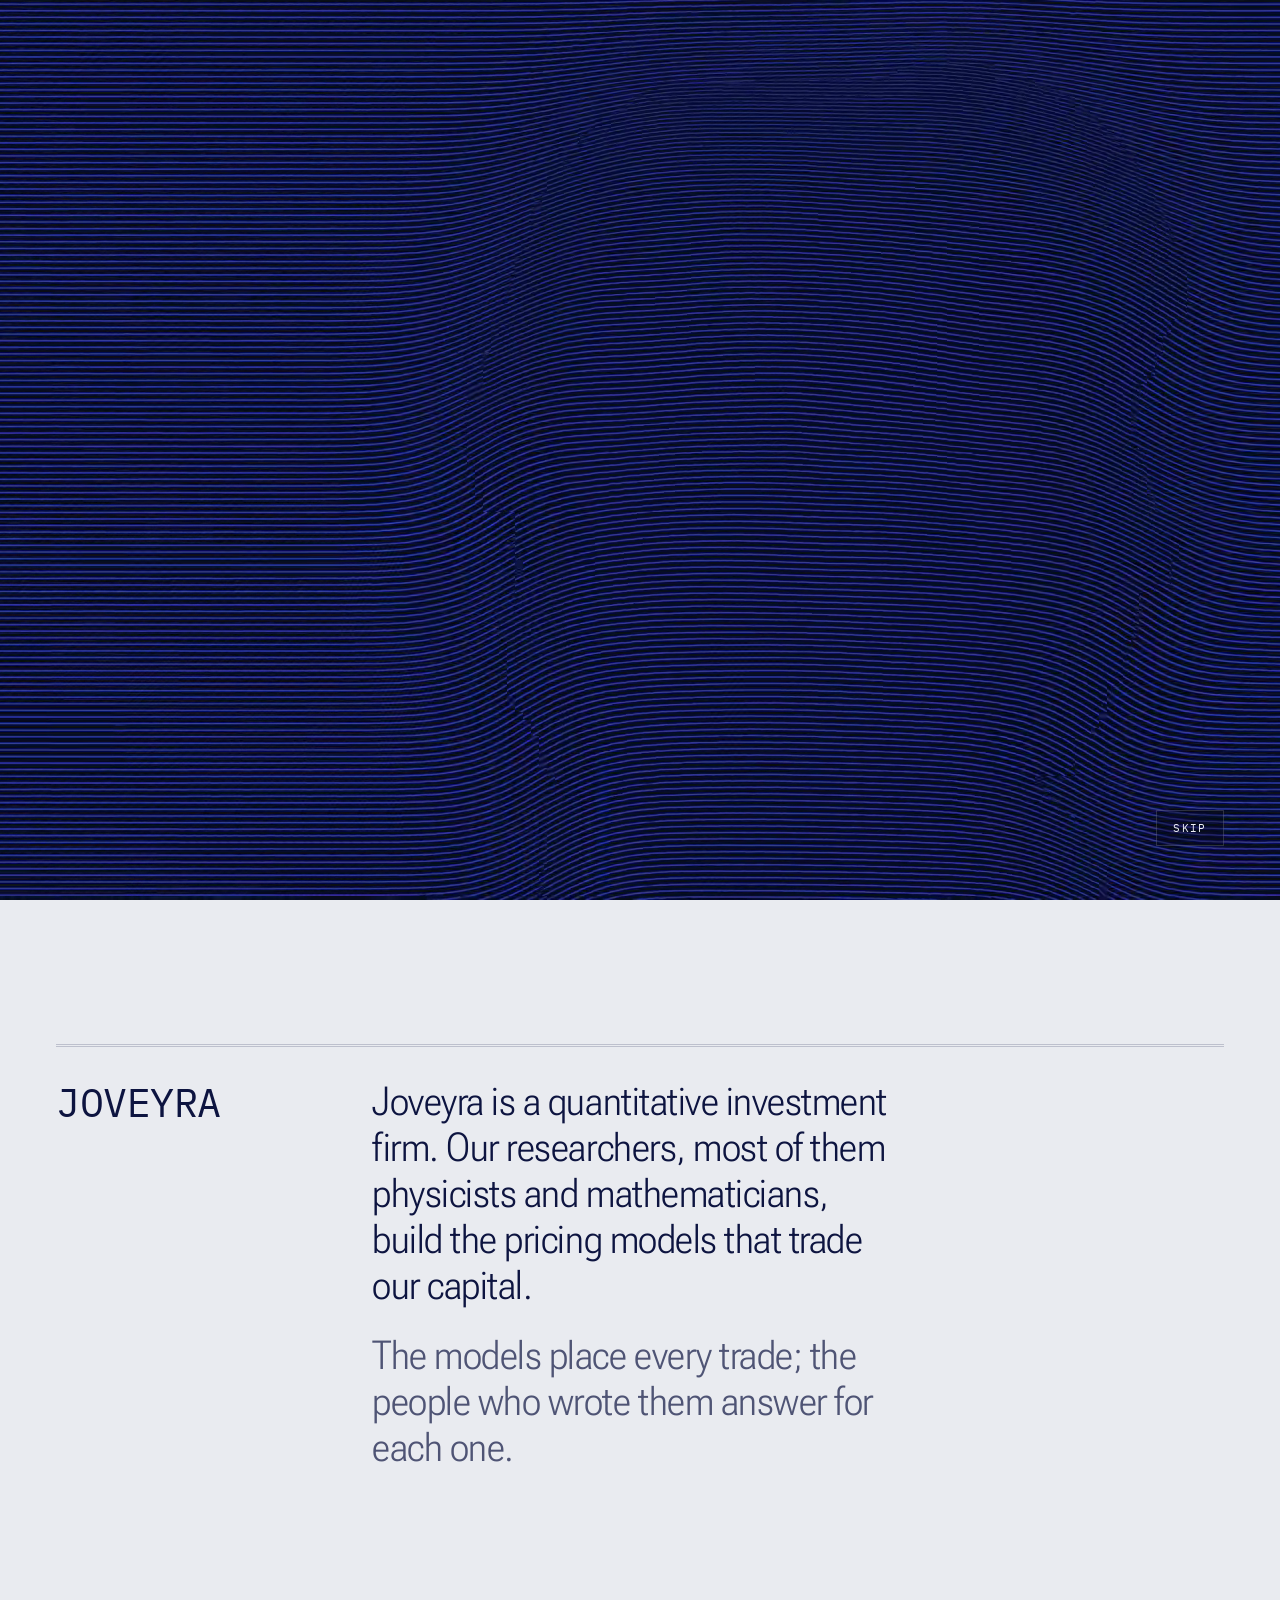
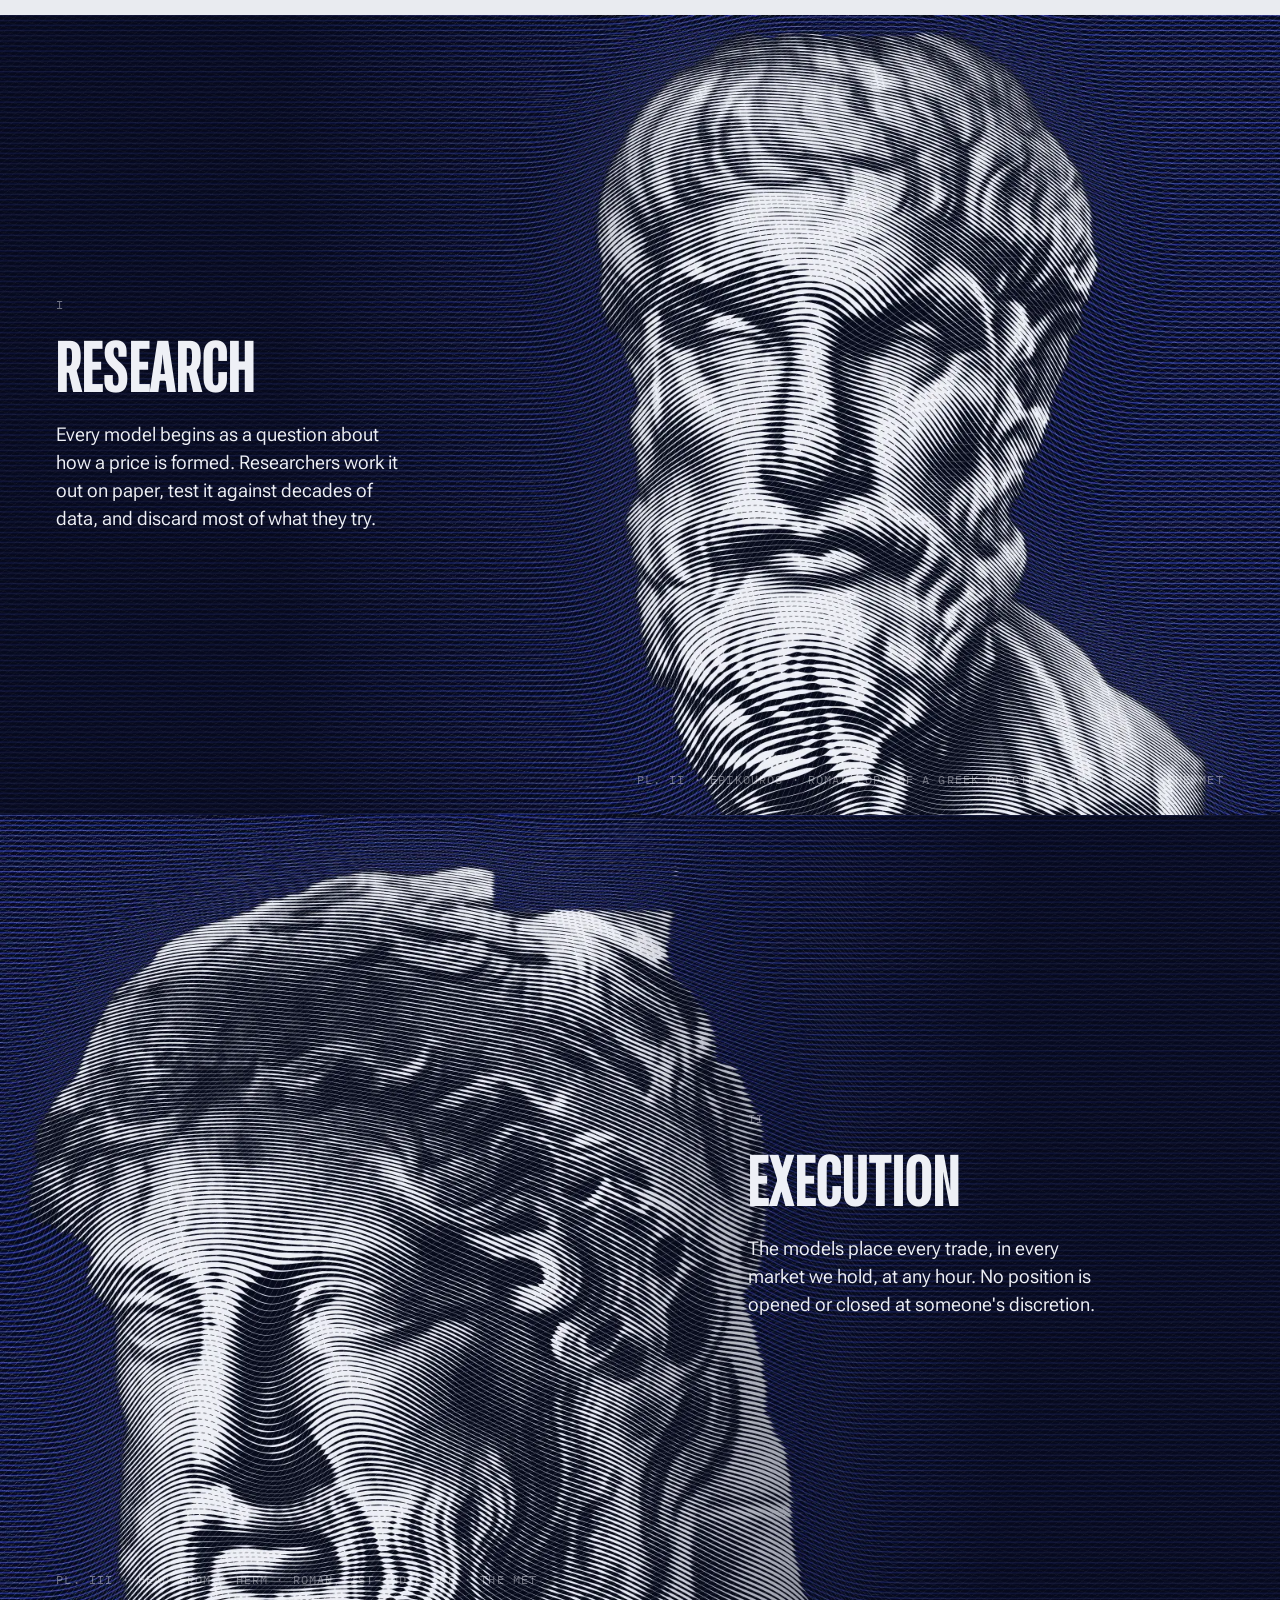
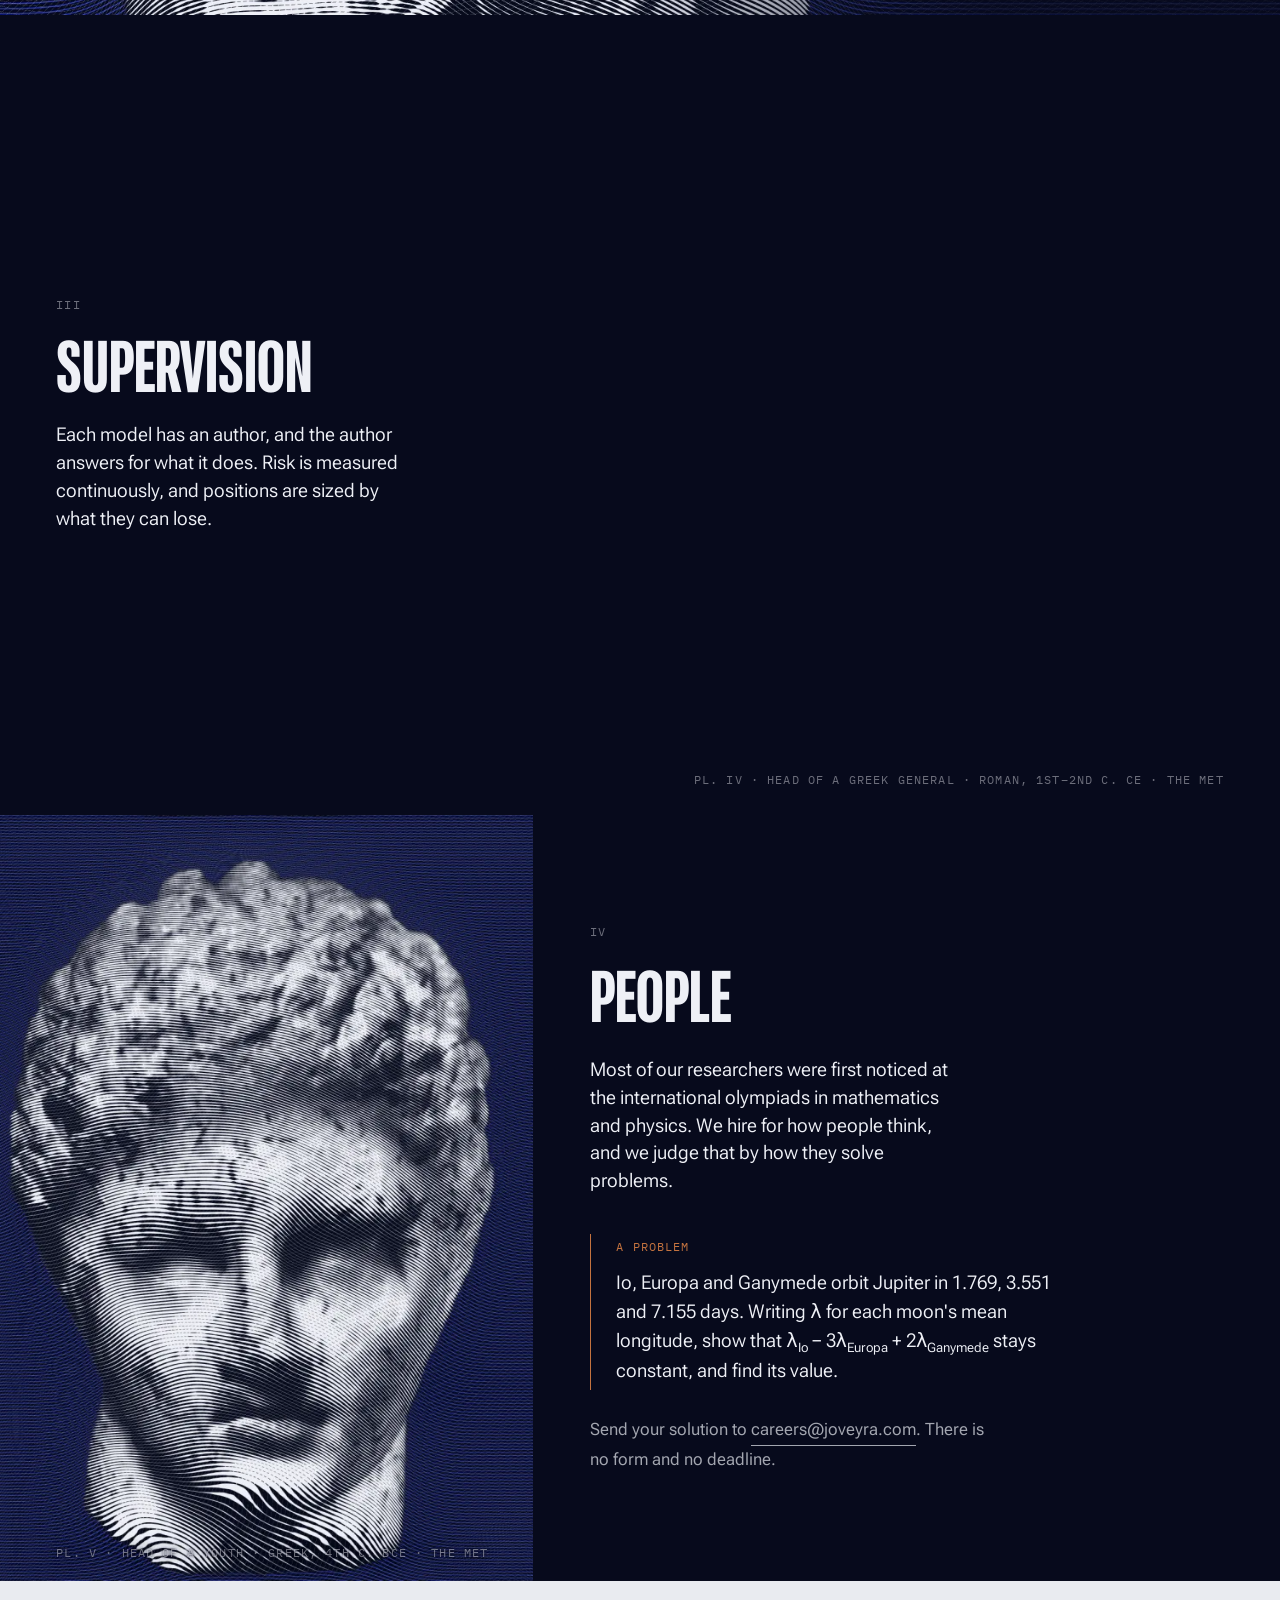
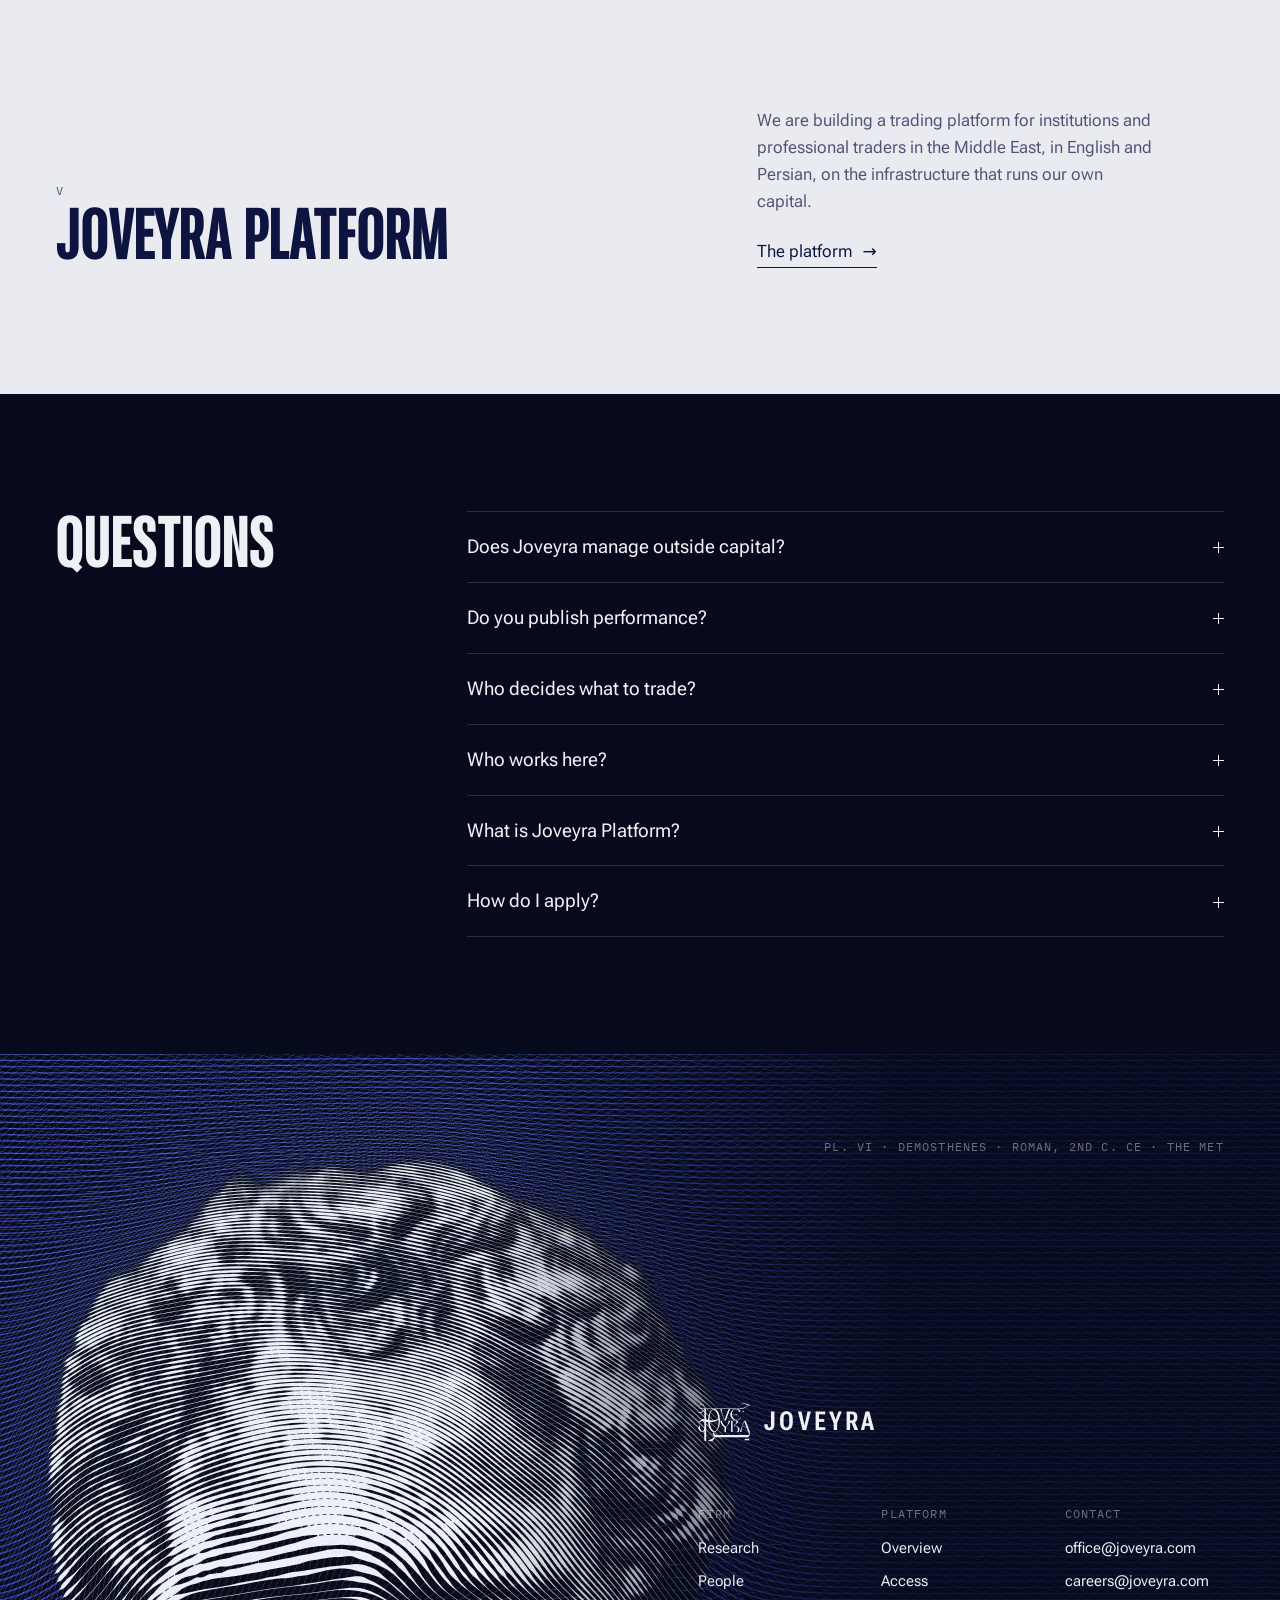
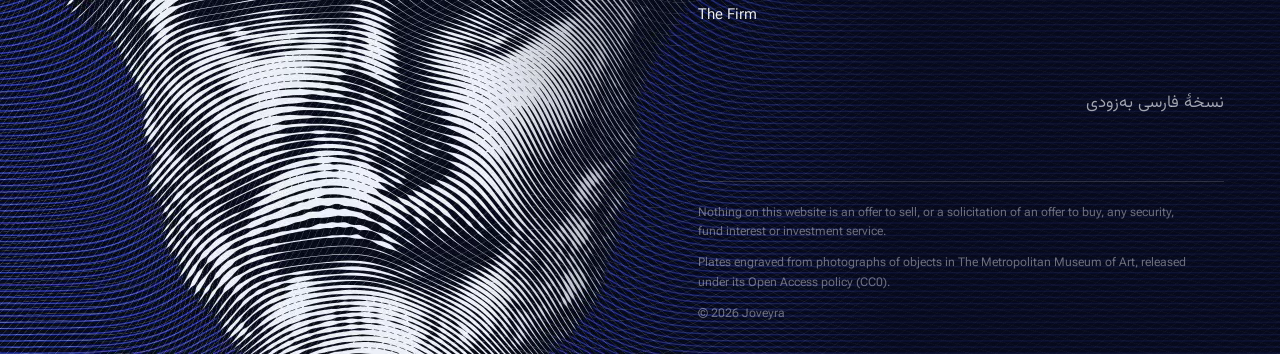
==== commit 3183e5be: "Rebuild site around engraved and cyanotype plates with moving films - Home: banknote line engravings" ====
--- a/index.html
+++ b/index.html
@@ -2,173 +2,177 @@
 <html lang="en">
 <head>
 <meta charset="utf-8">
-<meta name="viewport" content="width=device-width, initial-scale=1">
+<meta name="viewport" content="width=device-width, initial-scale=1, viewport-fit=cover">
 <title>Joveyra</title>
-<meta name="description" content="Joveyra is a quantitative investment firm. Our researchers derive pricing models by hand; the models trade.">
-<meta name="theme-color" content="#1424c4">
+<meta name="description" content="Joveyra is a quantitative investment firm. Pricing models, built and supervised by our researchers, place every trade.">
+<meta name="theme-color" content="#070a1c">
 <link rel="icon" href="assets/logo.svg" type="image/svg+xml">
 <link rel="preload" href="assets/fonts/roboto-flex-latin-full-normal.woff2" as="font" type="font/woff2" crossorigin>
 <link rel="stylesheet" href="assets/css/site.css">
-<script>try{if(!sessionStorage.getItem("jv-film")&&!matchMedia("(prefers-reduced-motion: reduce)").matches)document.documentElement.classList.add("film-on")}catch(e){}</script>
+<script>document.documentElement.classList.add("js");try{if(!sessionStorage.getItem("jv-film")&&!matchMedia("(prefers-reduced-motion: reduce)").matches)document.documentElement.classList.add("film-on")}catch(e){}</script>
 </head>
 <body>
 
-<div class="film" id="film" hidden>
-  <canvas aria-hidden="true"></canvas>
-  <div class="film-mark"><svg viewBox="0 0 870 648" fill="currentColor" role="img" aria-label="Joveyra"><use href="assets/logo.svg#mark" width="870" height="648"/></svg></div>
-  <span class="film-date"></span>
-  <button class="skip" type="button">Skip</button>
-</div>
-
-<header class="hero on-blue">
-  <nav class="nav" aria-label="Main">
-    <div class="wrap">
-      <ul class="l">
-        <li><a class="i" href="#work">How we work</a></li>
-        <li><a class="i" href="#people">People</a></li>
-        <li><a class="i" href="firm/">The Firm</a></li>
-      </ul>
-      <a class="mark" href="./" aria-label="Joveyra home"><svg viewBox="0 0 870 648" fill="currentColor" aria-hidden="true"><use href="assets/logo.svg#mark" width="870" height="648"/></svg></a>
-      <ul class="r">
-        <li><a class="i" href="product/">Platform</a></li>
-        <li><a class="i" href="#questions">Questions</a></li>
-        <li><span class="lang" title="Persian edition in preparation">EN / FA</span></li>
-      </ul>
-      <button class="menu" type="button" aria-expanded="false">Menu</button>
-    </div>
-  </nav>
-  <div class="wrap grid">
-    <div class="copy">
-      <h1 class="h1">Markets, measured.</h1>
-      <p class="lede">Joveyra is a quantitative investment firm. Our researchers, most of them physicists and mathematicians, derive pricing models by hand. The models trade.</p>
-      <div class="btns">
-        <a class="btn solid" href="#work">How we work</a>
-        <a class="btn" href="#people">Careers</a>
-      </div>
-    </div>
-    <div class="art">
-      <img class="plate-art" src="assets/img/hevelius-1400.webp" srcset="assets/img/hevelius-900.webp 900w, assets/img/hevelius-1400.webp 1400w" sizes="(max-width: 960px) 100vw, 50vw" width="1400" height="1920" alt="Johannes and Elisabetha Hevelius measuring the position of a star with their great brass sextant, Danzig, 1673">
-    </div>
+<header class="nav">
+  <div class="wrap">
+    <a class="brand" href="./" aria-label="Joveyra, home">
+      <svg viewBox="0 0 870 648" fill="currentColor" aria-hidden="true"><use href="assets/logo.svg#mark" width="870" height="648"/></svg>
+      <span class="brand-word">Joveyra</span>
+    </a>
+    <nav class="links" aria-label="Main">
+      <a href="#research">Research</a>
+      <a href="#people">People</a>
+      <a href="firm/index.html">Firm</a>
+      <a href="product/index.html">Platform</a>
+      <span class="lang" title="Persian edition in preparation">EN / FA</span>
+    </nav>
+    <button class="menu" type="button" aria-expanded="false" aria-controls="sheet">Menu</button>
   </div>
 </header>
+<nav class="sheet" id="sheet" aria-label="Main">
+  <div>
+    <a href="#research">Research</a>
+    <a href="#people">People</a>
+    <a href="firm/index.html">Firm</a>
+    <a href="product/index.html">Platform</a>
+  </div>
+  <span class="mono">EN / <span lang="fa">فارسی</span>, in preparation</span>
+</nav>
 
 <main>
+  <section class="hero" aria-label="Joveyra">
+    <video class="v-loop" muted playsinline loop poster="assets/film/hero-poster.webp" aria-hidden="true">
+      <source src="assets/film/hero.webm" type="video/webm">
+      <source src="assets/film/hero.mp4" type="video/mp4">
+    </video>
+    <video class="v-open" muted playsinline preload="none" poster="assets/film/open-poster.webp" aria-hidden="true">
+      <source data-src="assets/film/open.webm" type="video/webm">
+      <source data-src="assets/film/open.mp4" type="video/mp4">
+    </video>
+    <button class="skip" type="button">Skip</button>
+    <div class="hero-copy wrap">
+      <div>
+        <h1 class="display">Joveyra</h1>
+        <p class="lede">Joveyra is a quantitative investment firm. Pricing models, built and supervised by our researchers, place every trade.</p>
+      </div>
+      <p class="cap">Pl. I &middot; Head of Zeus Ammon &middot; Roman, ca. 120&ndash;160 CE &middot; The Met</p>
+    </div>
+  </section>
 
-  <section id="work" class="sec on-paper">
+  <section class="pale statement" aria-label="The firm">
     <div class="wrap">
-      <div class="sec-head">
-        <h2 class="h2" style="color:var(--blue)">How we work</h2>
-        <p>Every strategy at Joveyra exists twice: on paper, in the hand of the person who derived it, and in the model that trades it.</p>
-      </div>
-      <div class="cards">
-        <article class="card">
-          <span class="tag">#1 Research</span>
-          <h3 class="h3">Observed before it is modelled</h3>
-          <p>We start from data, the way Galileo started from four points of light beside Jupiter, recorded night after night.</p>
-          <div class="plate"><img data-develop src="assets/img/card-galileo.webp" width="900" height="900" alt="Jupiter and its four moons recorded on successive nights" loading="lazy"></div>
-        </article>
-        <article class="card">
-          <span class="tag">#2 Models</span>
-          <h3 class="h3">Derived by hand</h3>
-          <p>Each pricing model begins as mathematics on paper: derived, argued over and proven before it becomes code.</p>
-          <div class="plate"><img data-develop src="assets/img/card-kepler.webp" width="900" height="900" alt="Kepler's model of the planetary orbits nested between the five regular solids, 1596" loading="lazy"></div>
-        </article>
-        <article class="card">
-          <span class="tag">#3 Execution</span>
-          <h3 class="h3">Traded by the model</h3>
-          <p>Our pricing models place every trade, on time and without discretion, impulse or fatigue.</p>
-          <div class="plate"><img data-develop src="assets/img/card-huygens.webp" width="900" height="900" alt="Huygens's pendulum clock and its escapement, 1673" loading="lazy"></div>
-        </article>
-        <article class="card">
-          <span class="tag">#4 Risk</span>
-          <h3 class="h3">Measured before return</h3>
-          <p>Positions are sized by what they can lose. Risk is measured continuously, every moment a market is open.</p>
-          <div class="plate"><img data-develop src="assets/img/card-galton.webp" width="900" height="900" alt="A Galton board: falling shot arranges itself into the normal distribution" loading="lazy"></div>
-        </article>
-        <article class="card">
-          <span class="tag">#5 Infrastructure</span>
-          <h3 class="h3">Built, not bought</h3>
-          <p>Data pipelines, research tools and execution systems are made in-house. We do not run what we cannot explain.</p>
-          <div class="plate"><img data-develop src="assets/img/card-instrument.webp" width="900" height="900" alt="An astronomical instrument built by Hevelius for his own observatory" loading="lazy"></div>
-        </article>
-        <article class="card">
-          <span class="tag">#6 Oversight</span>
-          <h3 class="h3">Answerable to people</h3>
-          <p>Nothing runs unobserved. Every model has an author, and every author answers for what the model does.</p>
-          <div class="plate"><img data-develop src="assets/img/card-sextant.webp" width="900" height="900" alt="Two observers reading one instrument together" loading="lazy"></div>
-        </article>
+      <div class="rule2"></div>
+      <p class="mono">Joveyra</p>
+      <div>
+        <p>Joveyra is a quantitative investment firm. Our researchers, most of them physicists and mathematicians, build the pricing models that trade our capital.</p>
+        <p>The models place every trade; the people who wrote them answer for each one.</p>
       </div>
     </div>
   </section>
 
-  <section class="sec band on-blue cyan-preview">
-    <div class="wrap grid">
-      <div>
-        <span class="tag">Joveyra Platform</span>
-        <h2 class="h2">A trading platform for the Middle East.</h2>
-        <p class="lede">Built on the same principles that run our own capital, in English and Persian, for institutions and professional traders in the region.</p>
-        <div class="btns"><a class="btn solid" href="product/">See the platform</a></div>
+  <section class="plate" id="research" style="--focus:60% 40%">
+    <img class="settle" src="assets/img/epikouros-1600.webp" srcset="assets/img/epikouros-800.webp 800w, assets/img/epikouros-1600.webp 1600w" sizes="100vw" width="1600" height="1000" alt="Line engraving of the head of Epikouros, bearded, turned slightly to the left." loading="lazy" decoding="async">
+    <div class="txt">
+      <span class="num">I</span>
+      <h2 class="h2">Research</h2>
+      <p class="lede">Every model begins as a question about how a price is formed. Researchers work it out on paper, test it against decades of data, and discard most of what they try.</p>
+    </div>
+    <p class="cap">Pl. II &middot; Epikouros &middot; Roman copy of a Greek original, 2nd c. CE &middot; The Met</p>
+  </section>
+
+  <section class="plate r" style="--focus:40% 40%">
+    <img class="settle" src="assets/img/herm-1600.webp" srcset="assets/img/herm-800.webp 800w, assets/img/herm-1600.webp 1600w" sizes="100vw" width="1600" height="1000" alt="Line engraving of a bearded head from a Roman herm." loading="lazy" decoding="async">
+    <div class="txt">
+      <span class="num">II</span>
+      <h2 class="h2">Execution</h2>
+      <p class="lede">The models place every trade, in every market we hold, at any hour. No position is opened or closed at someone's discretion.</p>
+    </div>
+    <p class="cap">Pl. III &middot; Head from a herm &middot; Roman, 1st&ndash;2nd c. CE &middot; The Met</p>
+  </section>
+
+  <section class="plate" style="--focus:60% 40%">
+    <img class="settle" src="assets/img/strategos-1600.webp" srcset="assets/img/strategos-800.webp 800w, assets/img/strategos-1600.webp 1600w" sizes="100vw" width="1600" height="1000" alt="Line engraving of the helmeted head of a Greek general." loading="lazy" decoding="async">
+    <div class="txt">
+      <span class="num">III</span>
+      <h2 class="h2">Supervision</h2>
+      <p class="lede">Each model has an author, and the author answers for what it does. Risk is measured continuously, and positions are sized by what they can lose.</p>
+    </div>
+    <p class="cap">Pl. IV &middot; Head of a Greek general &middot; Roman, 1st&ndash;2nd c. CE &middot; The Met</p>
+  </section>
+
+  <section class="people" id="people" aria-labelledby="people-h">
+    <figure>
+      <img class="settle" src="assets/img/youth-1200.webp" srcset="assets/img/youth-720.webp 720w, assets/img/youth-1200.webp 1200w" sizes="(max-width: 860px) 100vw, 42vw" width="1200" height="1500" alt="Line engraving of the head of a youth, Greek, fourth century BCE." loading="lazy" decoding="async">
+      <figcaption class="cap">Pl. V &middot; Head of a youth &middot; Greek, 4th c. BCE &middot; The Met</figcaption>
+    </figure>
+    <div class="txt">
+      <span class="num">IV</span>
+      <h2 class="h2" id="people-h">People</h2>
+      <p class="lede">Most of our researchers were first noticed at the international olympiads in mathematics and physics. We hire for how people think, and we judge that by how they solve problems.</p>
+      <div class="problem">
+        <span class="mono">A problem</span>
+        <p class="q">Io, Europa and Ganymede orbit Jupiter in 1.769, 3.551 and 7.155 days. Writing &lambda; for each moon's mean longitude, show that &lambda;<sub>Io</sub> &minus; 3&lambda;<sub>Europa</sub> + 2&lambda;<sub>Ganymede</sub> stays constant, and find its value.</p>
       </div>
-      <figure class="print" style="margin:0">
-        <img src="assets/img/astrolabe-900.webp" width="900" height="1202" alt="Cyanotype of a Persian planispheric astrolabe made in Iran in 1654" loading="lazy">
-        <figcaption class="cap">Astrolabe, Iran, 1654. Cyanotype.</figcaption>
-      </figure>
+      <p class="body">Send your solution to <a class="link" href="mailto:careers@joveyra.com">careers@joveyra.com</a>. There is no form and no deadline.</p>
     </div>
   </section>
 
-  <section id="people" class="sec people on-paper">
-    <div class="wrap grid">
-      <div class="portrait plate" style="aspect-ratio:4/5;margin:0"><img data-develop src="assets/img/galileo-portrait.webp" width="900" height="1125" alt="Engraved portrait of Galileo Galilei, 1623" loading="lazy"></div>
+  <section class="pale band" aria-labelledby="platform-h">
+    <div class="wrap">
       <div>
-        <h2 class="h2" style="color:var(--blue)">People</h2>
-        <p class="lede">Most of our researchers were first noticed at international olympiads in mathematics and physics. We hire for how people think, and we judge that by how they solve problems.</p>
-        <div class="problem">
-          <span class="tag" style="color:var(--blue)">Careers: the problem</span>
-          <p class="q">Io, Europa and Ganymede orbit Jupiter in 1.769, 3.551 and 7.155 days. Writing &lambda; for each moon's mean longitude, show that &lambda;<sub>Io</sub> &minus; 3&lambda;<sub>Europa</sub> + 2&lambda;<sub>Ganymede</sub> stays constant, and find its value.</p>
-          <p style="color:var(--text-dim)">Send your solution and a short note about yourself. We read every one.</p>
-          <div class="btns"><a class="btn solid" href="mailto:careers@joveyra.com">careers@joveyra.com</a></div>
-        </div>
+        <span class="num">V</span>
+        <h2 class="h2" id="platform-h">Joveyra Platform</h2>
+      </div>
+      <div class="side">
+        <p class="body">We are building a trading platform for institutions and professional traders in the Middle East, in English and Persian, on the infrastructure that runs our own capital.</p>
+        <a class="link" href="product/index.html">The platform <span aria-hidden="true">&rarr;</span></a>
       </div>
     </div>
   </section>
 
-  <section id="questions" class="sec faq on-paper" style="padding-top:0">
-    <div class="wrap grid">
-      <h2 class="h2">Questions</h2>
+  <section class="faq" aria-labelledby="faq-h">
+    <div class="wrap">
+      <h2 class="h2" id="faq-h">Questions</h2>
       <div>
         <details class="qa"><summary>Does Joveyra manage outside capital?</summary><div class="a">Joveyra manages capital for a small number of qualified investors. We do not solicit; new relationships begin with an introduction.</div></details>
-        <details class="qa"><summary>Do you publish performance?</summary><div class="a">No. Performance is shared in full with investors and, under confidentiality, with qualified prospective investors. <a href="firm/" style="text-decoration:underline">More on the firm</a>.</div></details>
+        <details class="qa"><summary>Do you publish performance?</summary><div class="a">No. Performance is shared in full with investors and, under confidentiality, with qualified prospective investors.</div></details>
         <details class="qa"><summary>Who decides what to trade?</summary><div class="a">Pricing models place every trade. Researchers design, test and supervise the models; no trade is placed at someone's discretion.</div></details>
-        <details class="qa"><summary>Who works at Joveyra?</summary><div class="a">Mostly physicists and mathematicians, many of them olympiad medalists, with engineers who build the systems the models run on.</div></details>
-        <details class="qa"><summary>What is the Joveyra Platform?</summary><div class="a">A trading platform we are building for institutions and professional traders in the Middle East, available in English and Persian. <a href="product/" style="text-decoration:underline">See the platform</a>.</div></details>
-        <details class="qa"><summary>How do I apply?</summary><div class="a">Solve the problem above and send your solution to careers@joveyra.com. There is no form and no deadline.</div></details>
+        <details class="qa"><summary>Who works here?</summary><div class="a">Mostly physicists and mathematicians, many of them olympiad medalists, with engineers who build the systems the models run on.</div></details>
+        <details class="qa"><summary>What is Joveyra Platform?</summary><div class="a">A trading platform we are building for institutions and professional traders in the Middle East, available in English and Persian. <a href="product/index.html">More on the platform</a>.</div></details>
+        <details class="qa"><summary>How do I apply?</summary><div class="a">Solve the problem above and send your solution to <a href="mailto:careers@joveyra.com">careers@joveyra.com</a>. There is no form and no deadline.</div></details>
       </div>
     </div>
   </section>
+</main>
 
-  <section class="end on-deep">
-    <canvas class="sky" aria-hidden="true"></canvas>
-    <div class="wrap">
-      <div class="foot">
-        <div>
-          <svg class="mk" viewBox="0 0 870 648" fill="currentColor" aria-hidden="true"><use href="assets/logo.svg#mark" width="870" height="648"/></svg>
-          <span class="t">A quantitative investment firm</span>
-        </div>
-        <div><span class="t">Firm</span><ul><li><a href="#work">How we work</a></li><li><a href="#people">People</a></li><li><a href="firm/">The Firm</a></li></ul></div>
-        <div><span class="t">Platform</span><ul><li><a href="product/">Overview</a></li><li><a href="product/#access">Access</a></li></ul></div>
-        <div><span class="t">Contact</span><ul><li><a href="mailto:office@joveyra.com">office@joveyra.com</a></li><li><a href="mailto:careers@joveyra.com">Careers</a></li></ul></div>
+<footer class="end">
+  <video data-lazy muted playsinline loop preload="none" poster="assets/film/end-poster.webp" aria-hidden="true">
+    <source data-src="assets/film/end.webm" type="video/webm">
+    <source data-src="assets/film/end.mp4" type="video/mp4">
+  </video>
+  <p class="cap plate-cap">Pl. VI &middot; Demosthenes &middot; Roman, 2nd c. CE &middot; The Met</p>
+  <div class="inner">
+    <div class="foot">
+      <a class="fbrand" href="./" aria-label="Joveyra, home">
+        <svg viewBox="0 0 870 648" fill="currentColor" aria-hidden="true"><use href="assets/logo.svg#mark" width="870" height="648"/></svg>
+        <span class="brand-word">Joveyra</span>
+      </a>
+      <div class="fcols">
+        <div><span class="mono">Firm</span><ul><li><a href="#research">Research</a></li><li><a href="#people">People</a></li><li><a href="firm/index.html">The Firm</a></li></ul></div>
+        <div><span class="mono">Platform</span><ul><li><a href="product/index.html">Overview</a></li><li><a href="mailto:platform@joveyra.com">Access</a></li></ul></div>
+        <div><span class="mono">Contact</span><ul><li><a href="mailto:office@joveyra.com">office@joveyra.com</a></li><li><a href="mailto:careers@joveyra.com">careers@joveyra.com</a></li></ul></div>
       </div>
+      <p class="fa" lang="fa" dir="rtl">نسخهٔ فارسی به‌زودی</p>
       <div class="legal">
-        <p>Nothing on this website is an offer to sell, or a solicitation of an offer to buy, any security, fund interest or investment service. Images: Hevelius, Machinae coelestis (1673); Galileo, Sidereus nuncius (1610); Kepler, Mysterium cosmographicum (1596); Huygens, Horologium oscillatorium (1673); Villamena, portrait of Galileo (1623, The Met); astrolabe by Muhammad Zaman (1654, The Met). All public domain, redrawn by Joveyra.</p>
-        <span>&copy; 2026 Joveyra</span>
+        <p>Nothing on this website is an offer to sell, or a solicitation of an offer to buy, any security, fund interest or investment service.</p>
+        <p>Plates engraved from photographs of objects in The Metropolitan Museum of Art, released under its Open Access policy (CC0).</p>
+        <p>&copy; 2026 Joveyra</p>
       </div>
     </div>
-  </section>
-
-</main>
+  </div>
+</footer>
 
 <script src="assets/vendor/lenis.min.js"></script>
-<script src="assets/js/jove.js"></script>
 <script src="assets/js/site.js"></script>
 </body>
 </html>
--- a/assets/css/site.css
+++ b/assets/css/site.css
@@ -1,7 +1,7 @@
 /* Joveyra
-   Two processes, one family of type.
-   - engraving pages: ultramarine and paper, images reduced to their lines
-   - cyanotype pages: Prussian blue and paper, images printed by light        */
+   Home: banknote line engraving, light lines on a night ground, blue ruling.
+   /firm/ and /product/: cyanotype, Prussian blue and paper.
+   Copper appears once per page, no more.                                     */
 
 @font-face {
   font-family: "Flex";
@@ -9,246 +9,327 @@
   font-weight: 100 1000; font-stretch: 25% 151%; font-display: swap;
 }
 @font-face { font-family: "Plex Mono"; src: url("../fonts/ibm-plex-mono-latin-400-normal.woff2") format("woff2"); font-weight: 400; font-display: swap; }
-
-@view-transition { navigation: auto; }
+@font-face { font-family: "Vazir"; src: url("../fonts/vazirmatn-arabic-wght-normal.woff2") format("woff2"); font-weight: 100 900; font-display: swap; }
 
 :root {
-  color-scheme: light;
-  --blue: #1424c4;          /* engraving ultramarine */
-  --blue-deep: #0b1675;
-  --paper: #eceef4;
-  --paper-2: #e2e5ee;
-  --on-blue: #eef1ff;
-  --on-blue-dim: rgba(238, 241, 255, .74);
-  --rule-blue: rgba(238, 241, 255, .22);
-  --text: #121a5c;
-  --text-dim: rgba(18, 26, 92, .74);
-  --rule: rgba(20, 36, 196, .22);
+  color-scheme: dark;
+  /* engraving */
+  --ground: #070a1c;
+  --ground-2: #0b1030;
+  --line: #eef0f6;
+  --line-dim: rgba(238, 240, 246, .68);
+  --line-faint: rgba(238, 240, 246, .44);
+  --hair: rgba(238, 240, 246, .16);
+  --rule: #2c3fd6;
+  --pale: #e9ebf0;
+  --navy: #0d1440;
+  --navy-dim: rgba(13, 20, 64, .7);
+  --navy-hair: rgba(13, 20, 64, .2);
   --copper: #c4733f;
-
-  --flex: "Flex", "Roboto", system-ui, sans-serif;
+  --solid: rgba(7, 10, 28, .92);
+
+  --flex: "Flex", "Roboto Condensed", "Arial Narrow", system-ui, sans-serif;
   --mono: "Plex Mono", ui-monospace, Menlo, monospace;
+  --fa: "Vazir", Tahoma, sans-serif;
   --gutter: clamp(16px, 4.4vw, 64px);
-  --max: 1320px;
-  --ease: cubic-bezier(.2, .7, .1, 1);
-}
+  --max: 1360px;
+  --ease: cubic-bezier(.22, .61, .2, 1);
+}
+/* cyanotype pages */
 .cyan {
-  --blue: #123b80;          /* Prussian */
-  --blue-deep: #0a2552;
-  --paper: #efeee8;
-  --paper-2: #e5e3da;
-  --text: #0e2a5a;
-  --text-dim: rgba(14, 42, 90, .74);
-  --rule: rgba(18, 59, 128, .24);
-  --on-blue: #f1f0ea;
-  --on-blue-dim: rgba(241, 240, 234, .76);
-  --rule-blue: rgba(241, 240, 234, .22);
-}
-
-* { box-sizing: border-box; }
-html { -webkit-text-size-adjust: 100%; }
+  --ground: #06204f;
+  --ground-2: #0a2a62;
+  --line: #eef1ea;
+  --line-dim: rgba(238, 241, 234, .72);
+  --line-faint: rgba(238, 241, 234, .46);
+  --hair: rgba(238, 241, 234, .18);
+  --rule: #4573b5;
+  --pale: #eef1ea;
+  --navy: #0b2a5e;
+  --navy-dim: rgba(11, 42, 94, .72);
+  --navy-hair: rgba(13, 59, 134, .24);
+  --solid: rgba(6, 32, 79, .94);
+}
+
+*, *::before, *::after { box-sizing: border-box; }
+html { -webkit-text-size-adjust: 100%; background: var(--ground); }
 html.lenis, html.lenis body { height: auto; }
 .lenis.lenis-smooth { scroll-behavior: auto !important; }
-html.film-on { overflow: hidden; }
-
 body {
-  margin: 0; background: var(--paper); color: var(--text);
-  font-family: var(--flex); font-size: 16px; line-height: 1.5; font-stretch: 100%;
-  -webkit-font-smoothing: antialiased; overflow-x: hidden;
-}
-img { display: block; max-width: 100%; height: auto; }
+  margin: 0; background: var(--ground); color: var(--line);
+  font-family: var(--flex); font-weight: 380; font-stretch: 100%;
+  font-size: 1.0625rem; line-height: 1.6;
+  -webkit-font-smoothing: antialiased; text-rendering: optimizeLegibility;
+  overflow-x: hidden;
+}
+img, video { display: block; max-width: 100%; }
 a { color: inherit; text-decoration: none; }
-:focus-visible { outline: 2px solid var(--copper); outline-offset: 3px; }
-::selection { background: var(--blue); color: var(--on-blue); }
-
-.wrap { width: 100%; max-width: var(--max); margin: 0 auto; padding-inline: var(--gutter); position: relative; }
-
-.on-blue { background: var(--blue); color: var(--on-blue); }
-.on-deep { background: var(--blue-deep); color: var(--on-blue); }
-.on-paper { background: var(--paper); color: var(--text); }
-
-/* ------------------------------------------------------------------ type */
-.h1 {
-  font-weight: 300; font-stretch: 34%;
-  font-size: clamp(72px, 12.2vw, 196px); line-height: .82; letter-spacing: -.012em;
-  text-transform: uppercase; margin: 0; text-wrap: balance;
-}
-.h2 {
-  font-weight: 300; font-stretch: 30%; font-size: clamp(48px, 6.4vw, 96px);
-  line-height: .92; letter-spacing: -.01em; margin: 0; text-wrap: balance;
-}
-.h3 {
-  font-weight: 340; font-stretch: 30%; font-size: clamp(28px, 2.6vw, 38px);
-  line-height: 1; margin: 0 0 12px; letter-spacing: -.005em; text-wrap: balance;
-}
-.lede { font-size: clamp(17px, 1.25vw, 19px); line-height: 1.5; max-width: 34em; margin: 0; }
-p { margin: 0 0 1em; max-width: 36em; }
-.tag {
-  font-family: var(--mono); font-size: 10.5px; letter-spacing: .06em; text-transform: uppercase;
-  display: block; margin-bottom: 10px; opacity: .8;
-}
-
-/* buttons: square, condensed, like instrument labels */
-.btns { display: flex; flex-wrap: wrap; margin-top: 28px; }
-.btn {
-  display: inline-flex; align-items: center; gap: 10px; height: 44px; padding: 0 18px;
-  font-weight: 450; font-stretch: 62%; font-size: 15px; letter-spacing: .06em; text-transform: uppercase;
-  border: 1px solid currentColor; transition: background .25s var(--ease), color .25s var(--ease);
-}
-.btn + .btn { border-left: 0; }
-.on-blue .btn.solid, .on-deep .btn.solid { background: var(--on-blue); color: var(--blue); border-color: var(--on-blue); }
-.on-blue .btn.solid:hover, .on-deep .btn.solid:hover { background: transparent; color: var(--on-blue); }
-.on-blue .btn:not(.solid):hover, .on-deep .btn:not(.solid):hover { background: var(--on-blue); color: var(--blue); }
-.on-paper .btn.solid { background: var(--blue); color: var(--paper); border-color: var(--blue); }
-.on-paper .btn.solid:hover { background: transparent; color: var(--blue); }
-.on-paper .btn:not(.solid) { color: var(--blue); }
-.on-paper .btn:not(.solid):hover { background: var(--blue); color: var(--paper); }
-
-/* ------------------------------------------------------------------ nav */
-.nav { position: relative; z-index: 10; }
-.nav .wrap { display: grid; grid-template-columns: 1fr auto 1fr; align-items: center; padding-block: 26px; }
-.nav ul { list-style: none; margin: 0; padding: 0; display: flex; justify-content: space-between; align-items: center; gap: 24px; }
-.nav ul.l { padding-right: clamp(24px, 6vw, 96px); }
-.nav ul.r { padding-left: clamp(24px, 6vw, 96px); }
-.nav a.i {
-  font-weight: 460; font-stretch: 62%; font-size: 15px; letter-spacing: .07em; text-transform: uppercase;
-  padding: 6px 0; background: linear-gradient(currentColor, currentColor) 0 100% / 0 1px no-repeat;
-  transition: background-size .35s var(--ease);
-}
-.nav a.i:hover, .nav a.i[aria-current="page"] { background-size: 100% 1px; }
-.nav .mark { display: block; width: 104px; color: currentColor; }
-.nav .mark svg { display: block; width: 100%; height: auto; }
-.nav .lang { font-family: var(--mono); font-size: 11px; opacity: .7; }
-.menu { display: none; }
-
-/* ------------------------------------------------------------------ hero */
-.hero { position: relative; overflow: hidden; }
-.hero { min-height: 100svh; display: flex; flex-direction: column; }
-.hero .grid { flex: 1; display: grid; grid-template-columns: 1.02fr 1fr; gap: clamp(24px, 4vw, 64px); align-items: end; padding-top: clamp(24px, 6vh, 64px); }
-.hero .copy { padding-bottom: clamp(48px, 10vh, 112px); }
-.hero .lede { margin-top: 28px; color: var(--on-blue-dim); }
-.hero .art { position: relative; align-self: stretch; display: flex; align-items: flex-end; justify-content: flex-end; }
-.hero .art img.plate-art { width: 100%; height: auto; max-height: calc(100svh - 150px); object-fit: contain; object-position: right bottom; margin-right: calc(var(--gutter) * -0.5); }
-
-/* ------------------------------------------------------------------ sections */
-.sec { padding-block: clamp(88px, 13vh, 150px); }
-.sec-head { display: flex; justify-content: space-between; align-items: end; gap: 24px; margin-bottom: 56px; }
-.sec-head p { margin: 0; color: var(--text-dim); max-width: 30em; }
-.on-blue .sec-head p, .on-deep .sec-head p { color: var(--on-blue-dim); }
-
-.cards { display: grid; grid-template-columns: repeat(3, minmax(0, 1fr)); gap: 56px 32px; }
-.card .tag { color: var(--blue); }
-.card .h3 { color: var(--blue); }
-.card p { color: var(--text-dim); font-size: 15px; min-height: 4.5em; }
-.on-blue .card .tag, .on-blue .card .h3 { color: var(--on-blue); }
-.on-blue .card p { color: var(--on-blue-dim); }
-.plate { position: relative; background: var(--blue); aspect-ratio: 1; overflow: hidden; margin-top: 18px; }
-.on-blue .plate { background: var(--blue-deep); }
-.plate img { width: 100%; height: 100%; object-fit: cover; }
-canvas.dither { position: absolute; inset: 0; width: 100%; height: 100%; image-rendering: pixelated; color: var(--blue); }
-
-/* platform band */
-.band .grid { display: grid; grid-template-columns: 1fr 1fr; gap: clamp(32px, 6vw, 96px); align-items: center; }
-.band .lede { color: var(--on-blue-dim); margin-top: 22px; }
-.print { max-width: 460px; justify-self: center; position: relative; background: #f1f0ea; padding: 16px 16px 44px; box-shadow: 0 30px 60px -30px rgba(0, 0, 0, .55); transform: rotate(-1.2deg); }
-.print img { width: 100%; }
-.print .cap { position: absolute; left: 16px; bottom: 15px; font-family: var(--mono); font-size: 10px; letter-spacing: .04em; color: #4b5a78; }
-
-/* people */
-.people .grid { display: grid; grid-template-columns: 5fr 7fr; gap: clamp(32px, 6vw, 96px); align-items: start; }
-.people .portrait { position: relative; background: transparent; overflow: hidden; }
-.people .portrait canvas.dither { color: var(--paper); }
-.people .lede { margin-top: 24px; color: var(--text); }
-.problem { margin-top: 40px; border-top: 1px solid var(--rule); padding-top: 24px; }
-.problem .q { font-size: 18px; line-height: 1.55; color: var(--text); max-width: 34em; }
-
-/* faq */
-.faq .grid { display: grid; grid-template-columns: 4fr 8fr; gap: clamp(32px, 6vw, 96px); }
-.faq .h2 { color: var(--blue); }
-.qa { border-top: 1px solid var(--rule); }
-.qa:last-child { border-bottom: 1px solid var(--rule); }
+p { margin: 0; }
+h1, h2, h3 { margin: 0; font-weight: inherit; }
+ul { list-style: none; margin: 0; padding: 0; }
+:focus-visible { outline: 1px solid currentColor; outline-offset: 4px; }
+::selection { background: var(--rule); color: #fff; }
+[hidden] { display: none !important; }
+
+.wrap { width: 100%; max-width: var(--max); margin-inline: auto; padding-inline: var(--gutter); }
+.sr { position: absolute; width: 1px; height: 1px; overflow: hidden; clip: rect(0 0 0 0); white-space: nowrap; }
+
+/* ---------------------------------------------------------------- type */
+.display, .h2, .h3, .brand-word, .sheet a {
+  font-family: var(--flex); text-transform: uppercase;
+  font-optical-sizing: auto; text-wrap: balance;
+}
+.display { font-size: clamp(4.75rem, 16vw, 17rem); font-weight: 640; font-stretch: 27%; line-height: .8; letter-spacing: -.004em; }
+.display.two { font-size: clamp(3.75rem, 11.5vw, 12rem); line-height: .84; }
+.h2 { font-size: clamp(2.6rem, 5.6vw, 5.4rem); font-weight: 620; font-stretch: 30%; line-height: .9; }
+.h3 { font-size: clamp(1.5rem, 2.2vw, 2rem); font-weight: 600; font-stretch: 40%; line-height: 1; letter-spacing: .01em; }
+.mono, .cap, .num {
+  font-family: var(--mono); font-size: .72rem; line-height: 1.5;
+  text-transform: uppercase; letter-spacing: .1em; font-weight: 400;
+}
+.num { color: var(--line-faint); }
+.lede { font-size: clamp(1.1rem, 1.45vw, 1.3rem); line-height: 1.5; font-weight: 360; max-width: 36ch; }
+.body { max-width: 44ch; color: var(--line-dim); }
+.body + .body { margin-top: .9em; }
+.link { display: inline-flex; gap: .6em; align-items: baseline; border-bottom: 1px solid currentColor; padding-bottom: 2px; transition: opacity .3s; }
+.link:hover { opacity: .7; }
+
+/* ---------------------------------------------------------------- nav */
+.nav {
+  position: fixed; inset: 0 0 auto; z-index: 50;
+  padding-top: env(safe-area-inset-top, 0px);
+  color: var(--line);
+  transition: background-color .5s var(--ease), border-color .5s var(--ease), opacity 1.2s var(--ease);
+  border-bottom: 1px solid transparent;
+}
+.nav.solid { background: var(--solid); border-bottom-color: var(--hair); -webkit-backdrop-filter: blur(10px); backdrop-filter: blur(10px); }
+.nav .wrap { height: 64px; display: flex; align-items: center; justify-content: space-between; gap: 24px; }
+.brand { display: inline-flex; align-items: center; gap: 12px; }
+.brand svg { width: 34px; height: auto; flex: none; }
+.brand-word { font-size: 1.2rem; font-weight: 640; font-stretch: 32%; letter-spacing: .12em; line-height: 1; }
+.links { display: flex; align-items: center; gap: clamp(18px, 2.4vw, 36px); }
+.links a, .links span, .menu {
+  font-family: var(--mono); font-size: .7rem; letter-spacing: .12em; text-transform: uppercase;
+}
+.links a { position: relative; padding-block: 6px; transition: opacity .3s; }
+.links a::after { content: ""; position: absolute; left: 0; right: 0; bottom: 0; height: 1px; background: currentColor; transform: scaleX(0); transform-origin: left; transition: transform .45s var(--ease); }
+.links a:hover::after, .links a[aria-current="page"]::after { transform: scaleX(1); }
+.links .lang { color: var(--line-faint); cursor: default; }
+.menu { display: none; background: none; border: 1px solid var(--hair); color: inherit; padding: 9px 14px; cursor: pointer; }
+.sheet { display: none; }
+
+@media (max-width: 860px) {
+  .links { display: none; }
+  .menu { display: inline-block; }
+  .sheet {
+    position: fixed; inset: 0; z-index: 49; background: var(--ground);
+    padding: calc(96px + env(safe-area-inset-top, 0px)) var(--gutter) calc(32px + env(safe-area-inset-bottom, 0px));
+    display: flex; flex-direction: column; justify-content: space-between;
+    opacity: 0; visibility: hidden; transition: opacity .4s var(--ease), visibility 0s .4s;
+  }
+  .sheet a { display: block; font-size: clamp(2.8rem, 15vw, 4.5rem); font-weight: 620; font-stretch: 30%; line-height: 1.02; border-bottom: 1px solid var(--hair); padding-block: 8px; }
+  .menu-open .sheet { opacity: 1; visibility: visible; transition: opacity .4s var(--ease); }
+  .menu-open .nav { background: var(--ground); }
+}
+
+/* ---------------------------------------------------------------- hero */
+.hero { position: relative; height: 100svh; min-height: 560px; overflow: hidden; background: var(--ground); }
+.hero video, .hero .poster { position: absolute; inset: 0; width: 100%; height: 100%; object-fit: cover; object-position: var(--focus, 64% 50%); }
+.hero .v-open { z-index: 2; transition: opacity 1.4s var(--ease); }
+.hero .v-open.gone { opacity: 0; pointer-events: none; }
+.hero::after {
+  content: ""; position: absolute; inset: 0; z-index: 3; pointer-events: none;
+  background:
+    linear-gradient(0deg, rgba(7, 10, 28, .82) 0%, rgba(7, 10, 28, .25) 34%, rgba(7, 10, 28, 0) 55%),
+    linear-gradient(90deg, rgba(7, 10, 28, .55) 0%, rgba(7, 10, 28, 0) 50%);
+}
+.cyan .hero::after {
+  background:
+    linear-gradient(0deg, rgba(6, 32, 79, .82) 0%, rgba(6, 32, 79, .2) 34%, rgba(6, 32, 79, 0) 55%),
+    linear-gradient(90deg, rgba(6, 32, 79, .5) 0%, rgba(6, 32, 79, 0) 50%);
+}
+.hero-copy {
+  position: absolute; z-index: 4; left: 0; right: 0; bottom: 0;
+  padding-bottom: calc(clamp(28px, 6vh, 72px) + env(safe-area-inset-bottom, 0px));
+  display: grid; grid-template-columns: minmax(0, 1fr) auto; align-items: end; gap: 24px 48px;
+  transition: opacity 1.6s var(--ease);
+}
+.hero-copy .lede { margin-top: clamp(18px, 3vh, 32px); color: var(--line-dim); }
+.hero-copy .cap { color: var(--line-faint); text-align: right; max-width: 34ch; justify-self: end; }
+.skip {
+  position: absolute; z-index: 5; right: var(--gutter); bottom: calc(clamp(28px, 6vh, 72px) + env(safe-area-inset-bottom, 0px));
+  font-family: var(--mono); font-size: .7rem; letter-spacing: .12em; text-transform: uppercase;
+  color: var(--line); background: rgba(7, 10, 28, .35); border: 1px solid var(--hair); padding: 10px 16px; cursor: pointer;
+  transition: opacity .6s var(--ease);
+}
+.film-on .hero-copy, .film-on .nav { opacity: 0; pointer-events: none; }
+.film-on .hero::after { opacity: 0; }
+.hero::after { transition: opacity 1.6s var(--ease); }
+html:not(.film-on) .skip { opacity: 0; pointer-events: none; }
+@media (max-width: 700px) {
+  .hero { --focus: 70% 40%; }
+  .hero-copy { grid-template-columns: 1fr; }
+  .hero-copy .cap { text-align: left; justify-self: start; }
+}
+
+/* ---------------------------------------------------------------- pale text sections */
+.pale { background: var(--pale); color: var(--navy); }
+.pale .num, .pale .cap { color: var(--navy-dim); }
+.statement { padding-block: clamp(96px, 16vh, 200px); }
+.statement .wrap { display: grid; grid-template-columns: minmax(0, 3fr) minmax(0, 9fr); gap: 32px; }
+.statement .rule2 { grid-column: 1 / -1; border-top: 3px double var(--navy-hair); }
+.statement p {
+  font-size: clamp(1.55rem, 3.1vw, 2.85rem); line-height: 1.16; font-weight: 340; font-stretch: 88%;
+  letter-spacing: -.012em; max-width: 30ch; text-wrap: pretty;
+}
+.statement p + p { margin-top: .6em; color: var(--navy-dim); }
+@media (max-width: 760px) { .statement .wrap { grid-template-columns: 1fr; } }
+
+/* ---------------------------------------------------------------- full-bleed plates */
+.plate { position: relative; background: var(--ground); overflow: hidden; isolation: isolate; }
+.plate > img { width: 100%; height: auto; aspect-ratio: 16 / 10; max-height: 100svh; object-fit: cover; object-position: var(--focus, 50% 50%); }
+.plate .txt {
+  position: absolute; inset: 0; display: flex; flex-direction: column; justify-content: center; gap: 22px;
+  width: min(46%, 620px); padding: var(--gutter); padding-left: max(var(--gutter), calc((100vw - var(--max)) / 2 + var(--gutter)));
+}
+.plate.r .txt { left: auto; right: 0; padding-left: var(--gutter); padding-right: max(var(--gutter), calc((100vw - var(--max)) / 2 + var(--gutter))); }
+.plate::before {
+  content: ""; position: absolute; inset: 0; z-index: 0; pointer-events: none;
+  background: linear-gradient(90deg, var(--scrim) 0%, var(--scrim) 22%, transparent 52%);
+  --scrim: rgba(7, 10, 28, .74);
+}
+.cyan .plate::before { --scrim: rgba(6, 32, 79, .7); }
+.plate.r::before { background: linear-gradient(270deg, var(--scrim) 0%, var(--scrim) 22%, transparent 52%); }
+.plate > img { position: relative; z-index: -1; }
+.plate .txt, .plate .cap { z-index: 1; }
+.plate .txt .lede { color: var(--line); }
+.plate .cap { position: absolute; bottom: clamp(18px, 3vh, 32px); right: var(--gutter); color: var(--line-faint); text-align: right; }
+.plate.r .cap { right: auto; left: var(--gutter); text-align: left; }
+@media (max-width: 860px) {
+  .plate::before { display: none; }
+  .plate > img { z-index: 0; aspect-ratio: 4 / 3.4; }
+  .plate .txt, .plate.r .txt { position: static; width: auto; padding: 40px var(--gutter) 64px; }
+  .plate .cap, .plate.r .cap { position: static; padding: 14px var(--gutter) 0; text-align: left; }
+  .plate { display: flex; flex-direction: column; }
+}
+
+/* entry: the plate settles, nothing else moves */
+.js .settle { opacity: 0; transform: scale(1.035); transition: opacity 1.8s var(--ease), transform 2.6s var(--ease); }
+.js .settle.in { opacity: 1; transform: none; }
+
+/* ---------------------------------------------------------------- people */
+.people { display: grid; grid-template-columns: minmax(0, 5fr) minmax(0, 7fr); background: var(--ground); }
+.people figure { margin: 0; position: relative; min-height: 100%; overflow: hidden; }
+.people figure img { width: 100%; height: 100%; object-fit: cover; aspect-ratio: 4 / 5; }
+.people figure .cap { position: absolute; left: var(--gutter); bottom: 20px; color: var(--line-faint); text-shadow: 0 0 3px var(--ground), 0 0 14px var(--ground); }
+.people .txt { padding: clamp(72px, 12vh, 140px) var(--gutter); display: flex; flex-direction: column; justify-content: center; gap: 26px; max-width: 760px; }
+.problem { border-left: 1px solid var(--copper); padding: 4px 0 4px clamp(18px, 2vw, 28px); display: grid; gap: 14px; margin-top: 12px; }
+.problem .mono { color: var(--copper); }
+.problem .q { font-size: clamp(1.1rem, 1.5vw, 1.32rem); line-height: 1.5; font-weight: 360; max-width: 44ch; }
+.problem sub { font-size: .66em; }
+@media (max-width: 860px) {
+  .people { grid-template-columns: 1fr; }
+  .people figure img { aspect-ratio: 4 / 4.2; object-position: 50% 30%; }
+}
+
+/* ---------------------------------------------------------------- band (text only) */
+.band { padding-block: clamp(80px, 14vh, 170px); }
+.band .wrap { display: grid; grid-template-columns: minmax(0, 7fr) minmax(0, 5fr); gap: 28px 48px; align-items: end; }
+.band .body { color: var(--navy-dim); }
+.band .side { display: grid; gap: 22px; justify-items: start; }
+@media (max-width: 860px) { .band .wrap { grid-template-columns: 1fr; } }
+
+/* ---------------------------------------------------------------- ledger */
+.ledger { padding-block: clamp(80px, 13vh, 160px); }
+.ledger .head { display: grid; grid-template-columns: minmax(0, 4fr) minmax(0, 8fr); gap: 32px; margin-bottom: clamp(40px, 6vh, 72px); }
+.ledger ol { list-style: none; margin: 0; padding: 0; border-top: 1px solid var(--navy-hair); }
+.ledger li { display: grid; grid-template-columns: 3.5rem minmax(0, 3fr) minmax(0, 6fr); gap: 16px 32px; padding-block: 22px; border-bottom: 1px solid var(--navy-hair); align-items: baseline; }
+.ledger li .h3 { font-size: clamp(1.35rem, 2vw, 1.8rem); }
+.ledger li p { max-width: 52ch; color: var(--navy-dim); }
+.ledger.dark ol, .ledger.dark li { border-color: var(--hair); }
+.ledger.dark li p { color: var(--line-dim); }
+@media (max-width: 760px) {
+  .ledger .head { grid-template-columns: 1fr; }
+  .ledger li { grid-template-columns: 2.5rem minmax(0, 1fr); }
+  .ledger li p { grid-column: 2; }
+}
+
+/* ---------------------------------------------------------------- speech (product) */
+.speech { padding-block: clamp(96px, 16vh, 200px); }
+.speech .wrap { display: grid; grid-template-columns: minmax(0, 3fr) minmax(0, 9fr); gap: 32px; }
+.speech .rule2 { grid-column: 1 / -1; border-top: 3px double var(--navy-hair); }
+.speech .words { display: grid; gap: 1em; }
+.speech .words p { font-size: clamp(1.4rem, 2.6vw, 2.35rem); line-height: 1.22; font-weight: 340; font-stretch: 88%; letter-spacing: -.01em; text-wrap: pretty; max-width: 30ch; }
+.speech .words p.quiet { color: var(--navy-dim); }
+@media (max-width: 760px) { .speech .wrap { grid-template-columns: 1fr; } }
+
+/* ---------------------------------------------------------------- portrait split (lamassu) */
+.split { display: grid; grid-template-columns: minmax(0, 6fr) minmax(0, 6fr); background: var(--ground); }
+.split figure { margin: 0; position: relative; overflow: hidden; }
+.split figure img { width: 100%; height: 100%; object-fit: cover; aspect-ratio: 4 / 5; }
+.split figure .cap { position: absolute; left: var(--gutter); bottom: 20px; color: var(--line-faint); text-shadow: 0 0 3px var(--ground), 0 0 14px var(--ground); }
+.split .txt { padding: clamp(72px, 12vh, 140px) var(--gutter); display: flex; flex-direction: column; justify-content: center; gap: 24px; }
+@media (max-width: 860px) { .split { grid-template-columns: 1fr; } }
+
+/* ---------------------------------------------------------------- questions */
+.faq { padding-block: clamp(80px, 13vh, 160px); background: var(--ground); }
+.faq .wrap { display: grid; grid-template-columns: minmax(0, 4fr) minmax(0, 8fr); gap: 32px; }
+.faq.pale { background: var(--pale); }
+.qa { border-top: 1px solid var(--hair); }
+.qa:last-child { border-bottom: 1px solid var(--hair); }
+.pale .qa { border-color: var(--navy-hair); }
 .qa summary {
-  list-style: none; cursor: pointer; display: flex; justify-content: space-between; gap: 24px; align-items: baseline;
-  padding: 20px 0; color: var(--blue); font-weight: 340; font-stretch: 30%; font-size: clamp(24px, 2.2vw, 30px); line-height: 1.1;
+  list-style: none; cursor: pointer; padding-block: 22px; display: flex; justify-content: space-between; gap: 24px;
+  font-size: clamp(1.1rem, 1.5vw, 1.28rem); font-weight: 420; line-height: 1.35;
 }
 .qa summary::-webkit-details-marker { display: none; }
-.qa summary::after { content: "+"; font-family: var(--mono); font-size: 16px; transition: transform .3s var(--ease); }
+.qa summary::after { content: ""; flex: none; width: 11px; height: 11px; margin-top: .45em; background: linear-gradient(currentColor, currentColor) center / 100% 1px no-repeat, linear-gradient(currentColor, currentColor) center / 1px 100% no-repeat; transition: transform .4s var(--ease); }
 .qa[open] summary::after { transform: rotate(45deg); }
-.qa .a { padding: 0 0 24px; color: var(--text-dim); max-width: 40em; }
-
-/* end: a moving plate behind the footer */
-.end { position: relative; overflow: hidden; min-height: min(100vh, 960px); display: flex; flex-direction: column; justify-content: flex-end; }
-.end canvas.sky { position: absolute; inset: 0; width: 100%; height: 100%; color: var(--on-blue); }
-.end .wrap { z-index: 2; }
-.foot { display: grid; grid-template-columns: 2fr 1fr 1fr 1fr; gap: 32px; padding-top: 28px; border-top: 1px solid var(--rule-blue); }
-.foot ul { list-style: none; margin: 10px 0 0; padding: 0; }
-.foot li { margin: 6px 0; }
-.foot a, .foot .t { font-weight: 450; font-stretch: 62%; font-size: 14px; letter-spacing: .06em; text-transform: uppercase; }
-.foot a { opacity: .8; } .foot a:hover { opacity: 1; }
-.foot .t { opacity: .55; }
-.foot .mk { width: 86px; display: block; margin-bottom: 14px; }
-.legal { display: grid; grid-template-columns: 1fr auto; gap: 24px; padding: 40px 0 28px; font-size: 12px; line-height: 1.6; color: var(--on-blue-dim); }
-.legal p { margin: 0; max-width: 62em; }
-
-/* ------------------------------------------------------------------ opening film */
-.film {
-  position: fixed; inset: 0; z-index: 100; background: var(--blue-deep); color: var(--on-blue);
-  display: grid; place-items: center; cursor: pointer;
-  transition: transform 1.2s cubic-bezier(.7, 0, .2, 1);
-}
-.film canvas { position: absolute; inset: 0; width: 100%; height: 100%; }
-.film .film-mark { position: relative; width: min(300px, 50vw); opacity: 0; }
-.film .film-mark svg { display: block; width: 100%; height: auto; }
-.film .film-date { position: absolute; left: var(--gutter); bottom: 26px; font-family: var(--mono); font-size: 11px; letter-spacing: .06em; text-transform: uppercase; opacity: .75; }
-.film .skip { position: absolute; right: var(--gutter); bottom: 20px; font-family: var(--mono); font-size: 11px; letter-spacing: .06em; text-transform: uppercase; background: none; color: inherit; border: 1px solid var(--rule-blue); padding: 8px 12px; cursor: pointer; }
-.film.lift { transform: translateY(-100%); }
-
-/* ------------------------------------------------------------------ small screens */
-@media (max-width: 960px) {
-  .nav .wrap { grid-template-columns: auto 1fr auto; }
-  .nav ul { display: none; }
-  .nav .mark { width: 84px; }
-  .menu { display: block; grid-column: 3; background: none; color: inherit; border: 1px solid currentColor; font: 500 13px/1 var(--flex); font-stretch: 62%; letter-spacing: .08em; text-transform: uppercase; padding: 10px 14px; }
-  .nav.open { position: fixed; inset: 0; background: var(--blue); color: var(--on-blue); z-index: 50; }
-  .nav.open .wrap { align-content: start; }
-  .nav.open ul { display: flex; flex-direction: column; align-items: start; grid-column: 1 / -1; padding: 32px 0 0; gap: 18px; justify-content: start; }
-  .nav.open a.i { font-size: 26px; }
-  .hero .grid, .band .grid, .people .grid, .faq .grid { grid-template-columns: 1fr; }
-  .hero .copy { padding-bottom: 0; }
-  .hero .art { min-height: 0; }
-  .hero .art img.plate-art { position: relative; right: 0; width: 100%; }
-  .cards { grid-template-columns: 1fr; }
-  .foot { grid-template-columns: 1fr 1fr; }
-  .legal { grid-template-columns: 1fr; }
-  .sec-head { flex-direction: column; align-items: start; }
-}
+.qa .a { padding-bottom: 26px; max-width: 58ch; color: var(--line-dim); }
+.pale .qa .a { color: var(--navy-dim); }
+.qa .a a { border-bottom: 1px solid currentColor; }
+@media (max-width: 760px) { .faq .wrap { grid-template-columns: 1fr; } }
+
+/* ---------------------------------------------------------------- the end: a moving plate, footer on its empty side */
+.end { position: relative; min-height: 100svh; overflow: hidden; background: var(--ground); display: flex; align-items: flex-end; }
+.end video, .end .poster { position: absolute; inset: 0; width: 100%; height: 100%; object-fit: cover; object-position: var(--focus, 31% 50%); }
+.end::before {
+  content: ""; position: absolute; inset: 0; z-index: 1; pointer-events: none;
+  background: linear-gradient(270deg, var(--scrim) 0%, var(--scrim) 30%, transparent 62%);
+  --scrim: rgba(7, 10, 28, .82);
+}
+.cyan .end::before { --scrim: rgba(6, 32, 79, .82); }
+.end.l::before { background: linear-gradient(90deg, var(--scrim) 0%, var(--scrim) 30%, transparent 62%); }
+.end .inner { position: relative; z-index: 2; width: 100%; padding: 120px var(--gutter) calc(32px + env(safe-area-inset-bottom, 0px)); display: grid; grid-template-columns: minmax(0, 11fr) minmax(0, 9fr); }
+.end.l .inner { grid-template-columns: minmax(0, 9fr) minmax(0, 11fr); }
+.end .foot { grid-column: 2; display: grid; gap: clamp(40px, 7vh, 72px); }
+.end.l .foot { grid-column: 1; }
+.end .cap.plate-cap { position: absolute; z-index: 2; top: calc(84px + env(safe-area-inset-top, 0px)); right: var(--gutter); text-align: right; color: var(--line-faint); }
+.end.l .cap.plate-cap { right: auto; left: var(--gutter); text-align: left; }
+.access { display: grid; gap: 18px; }
+.access .body { color: var(--line-dim); }
+.fcols { display: grid; grid-template-columns: repeat(3, minmax(0, 1fr)); gap: 24px; }
+.fcols .mono { color: var(--line-faint); display: block; margin-bottom: 12px; }
+.fcols li + li { margin-top: 6px; }
+.fcols a { font-size: .95rem; transition: opacity .3s; overflow-wrap: anywhere; }
+.fcols a:hover { opacity: .7; }
+.fbrand { display: flex; align-items: center; gap: 14px; }
+.fbrand svg { width: 52px; height: auto; }
+.fbrand .brand-word { font-size: 1.6rem; }
+.fa { font-family: var(--fa); font-weight: 340; text-transform: none; letter-spacing: 0; color: var(--line-dim); }
+.legal { display: grid; gap: 12px; border-top: 1px solid var(--hair); padding-top: 20px; font-size: .78rem; line-height: 1.55; color: var(--line-faint); }
+.legal p { max-width: 70ch; }
+@media (max-width: 860px) {
+  .end { min-height: 0; flex-direction: column; align-items: stretch; }
+  .end video, .end .poster { position: relative; height: 72svh; }
+  .end::before { inset: auto 0 0; height: 100%; background: linear-gradient(0deg, var(--ground) 0%, var(--ground) 48%, transparent 76%) !important; }
+  .end .inner, .end.l .inner { grid-template-columns: 1fr; padding-top: 0; margin-top: -18svh; }
+  .end .foot, .end.l .foot { grid-column: 1; }
+  .end .cap.plate-cap, .end.l .cap.plate-cap { left: var(--gutter); right: auto; text-align: left; }
+  .fcols { grid-template-columns: 1fr 1fr; }
+}
+
 @media (prefers-reduced-motion: reduce) {
-  .film { display: none; }
-}
-
-/* ------------------------------------------------------------------ cyanotype pages */
-.cyan { --blue-deep: #06204f; }
-.cyan .plate { background: transparent; }
-.cyan canvas.dither { color: var(--paper); }
-.etym {
-  display: flex; flex-wrap: wrap; align-items: baseline; gap: .1em .35em; margin: 0 0 72px;
-  font-weight: 250; font-stretch: 30%; font-size: clamp(56px, 9vw, 150px); line-height: .95; color: var(--blue);
-}
-.etym [lang="fa"] { font-family: "Vazir", var(--flex); font-weight: 300; font-stretch: 100%; font-size: .78em; }
-.etym .arr { font-stretch: 100%; font-weight: 200; font-size: .5em; opacity: .6; }
-.cols2 { display: grid; grid-template-columns: 4fr 8fr; gap: clamp(32px, 6vw, 96px); }
-.cols2 .h2 { color: var(--blue); }
-.cols2 .lede { margin-bottom: 20px; }
-.cols3 { display: grid; grid-template-columns: repeat(3, minmax(0, 1fr)); gap: 32px; border-top: 1px solid var(--rule); padding-top: 32px; }
-.cols3 .tag, .cols3 .h3 { color: var(--blue); }
-.cols3 p { color: var(--text-dim); font-size: 15px; }
-.spin { position: absolute; left: 50%; top: 6%; width: min(62vh, 640px, 78vw); aspect-ratio: 1; transform: translateX(-50%); border-radius: 50%; overflow: hidden; opacity: .9; }
-.spin img { width: 100%; height: 100%; object-fit: cover; animation: turn 240s linear infinite; }
-@keyframes turn { to { transform: rotate(360deg); } }
-.access { position: relative; z-index: 2; margin: calc(min(62vh, 640px, 78vw) + 8vh) 0 72px; text-align: center; }
-.access .lede { margin-inline: auto; }
-.access .btns { justify-content: center; }
-.end:has(.spin) { justify-content: flex-start; }
-@font-face { font-family: "Vazir"; src: url("../fonts/vazirmatn-arabic-wght-normal.woff2") format("woff2"); font-weight: 100 900; font-display: swap; }
-@media (max-width: 960px) { .cols2, .cols3 { grid-template-columns: 1fr; } }
-@media (prefers-reduced-motion: reduce) { .spin img { animation: none; } }
+  *, *::before, *::after { transition-duration: .01ms !important; }
+  .js .settle { opacity: 1; transform: none; }
+}
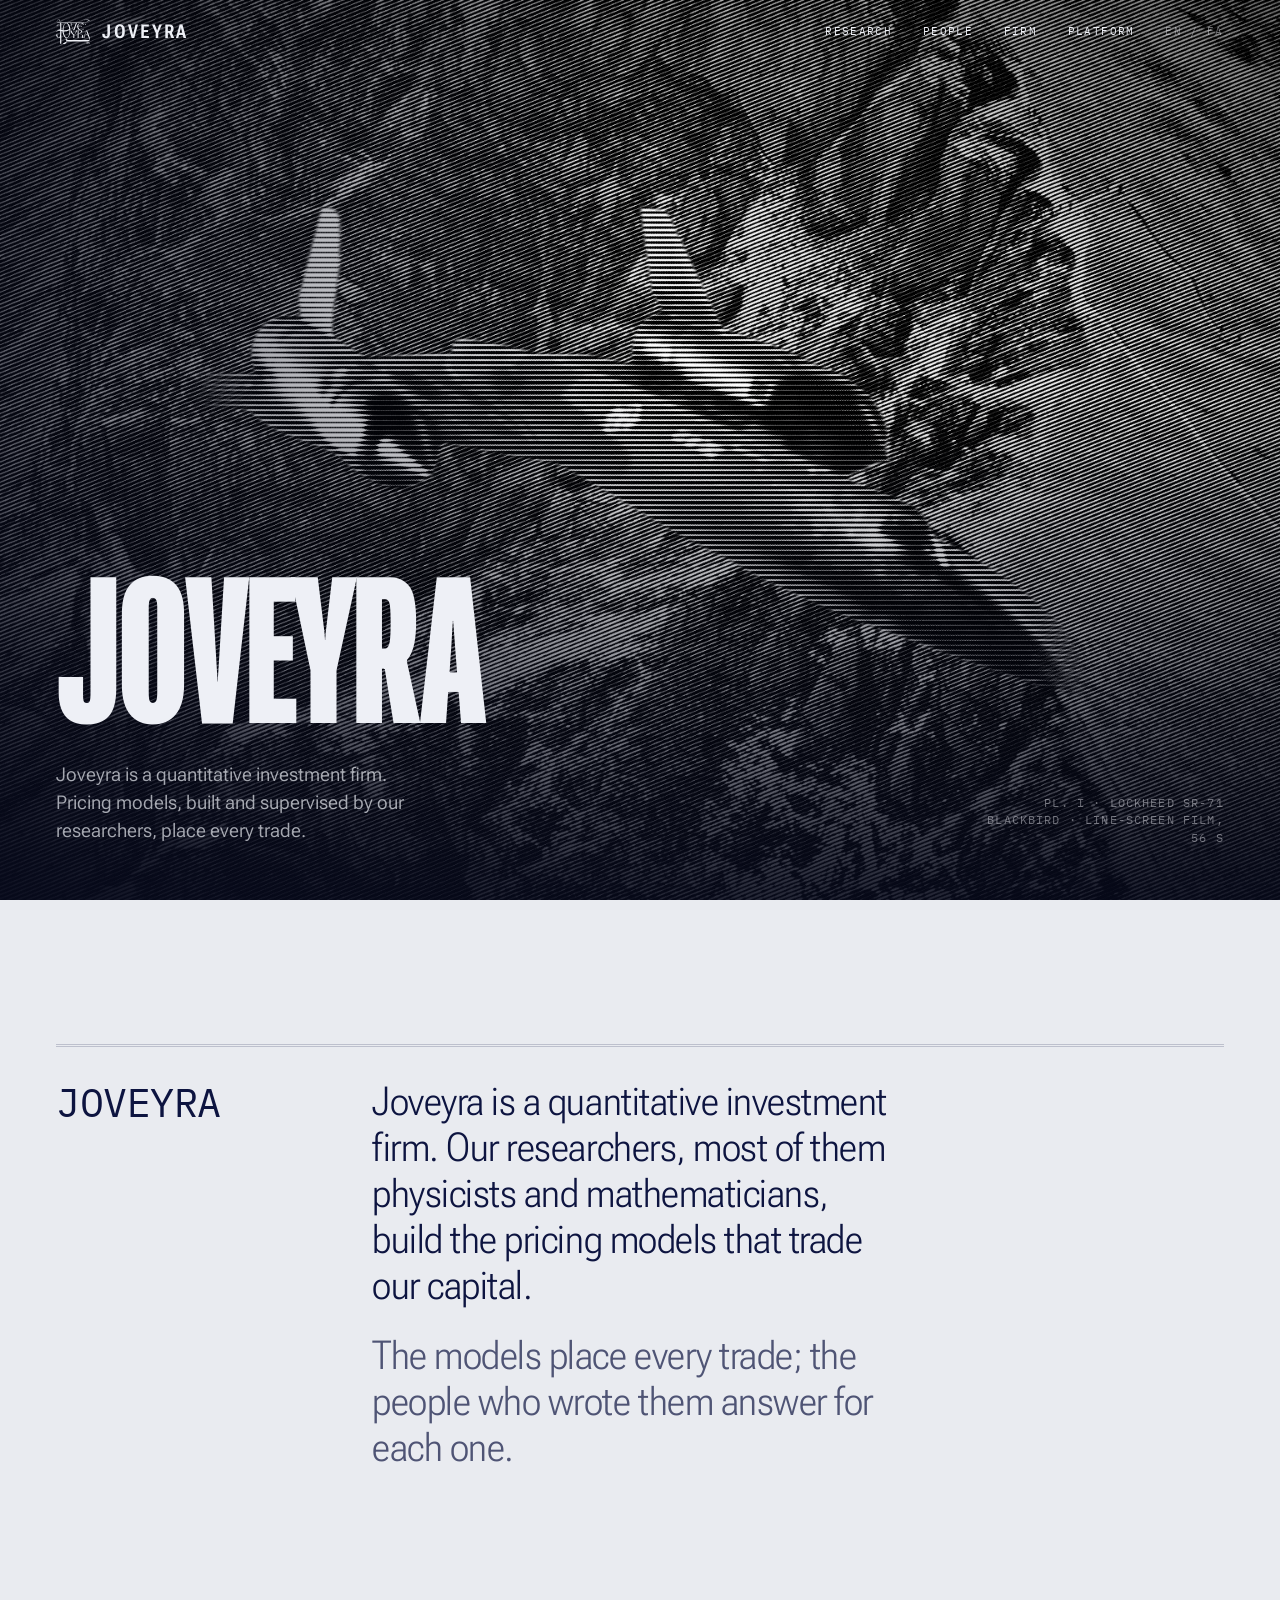
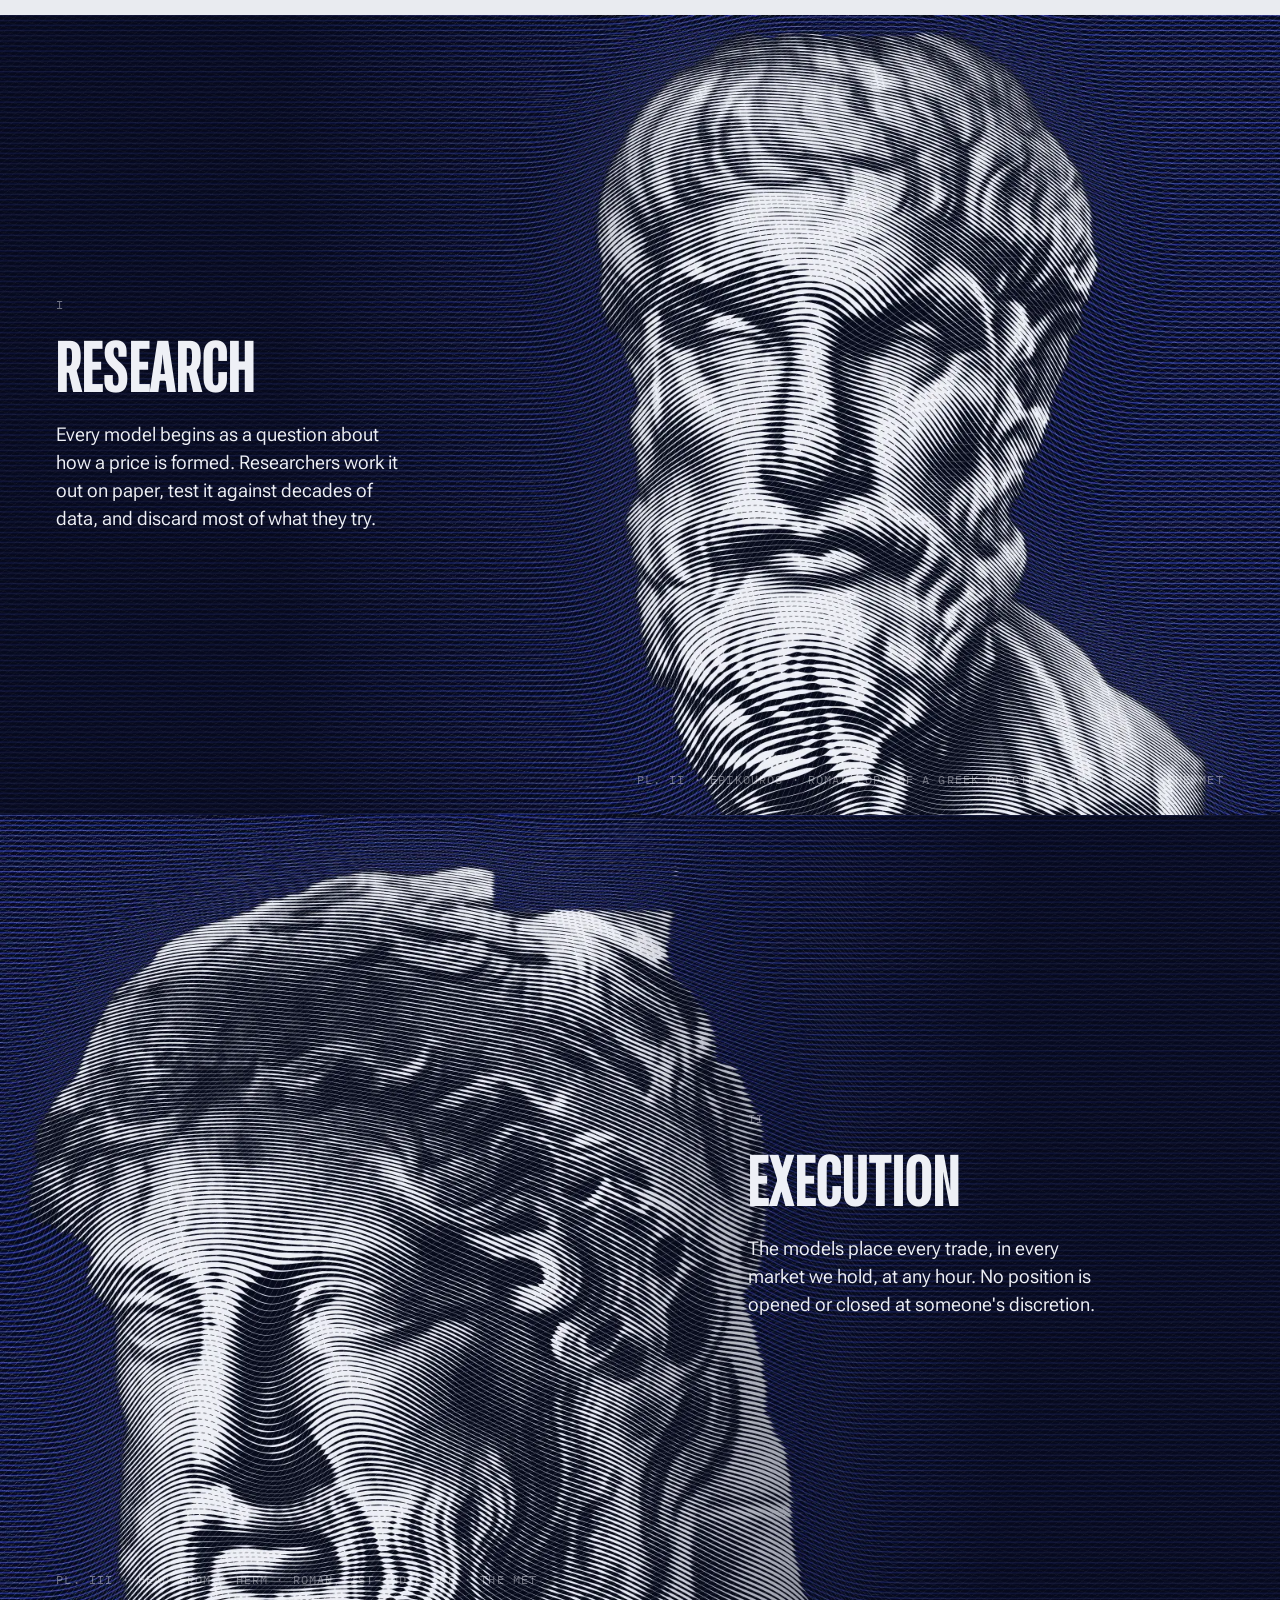
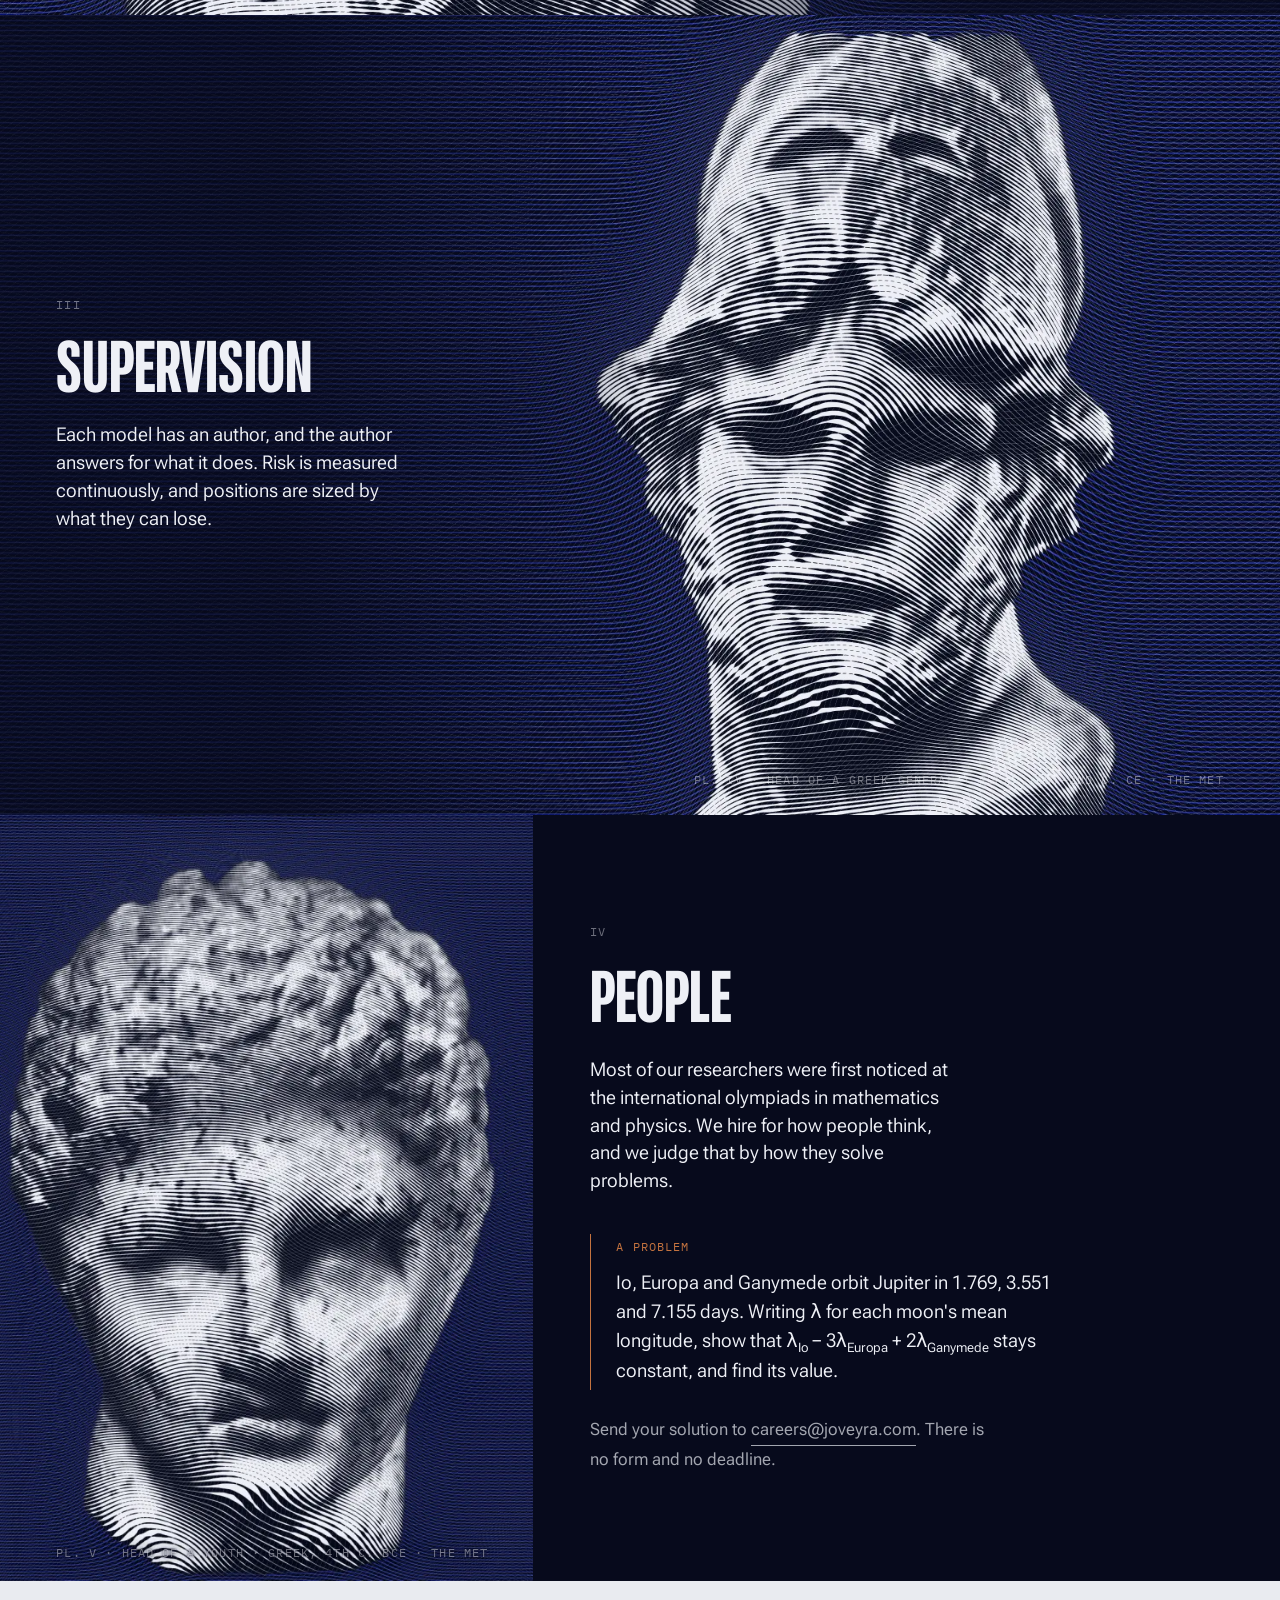
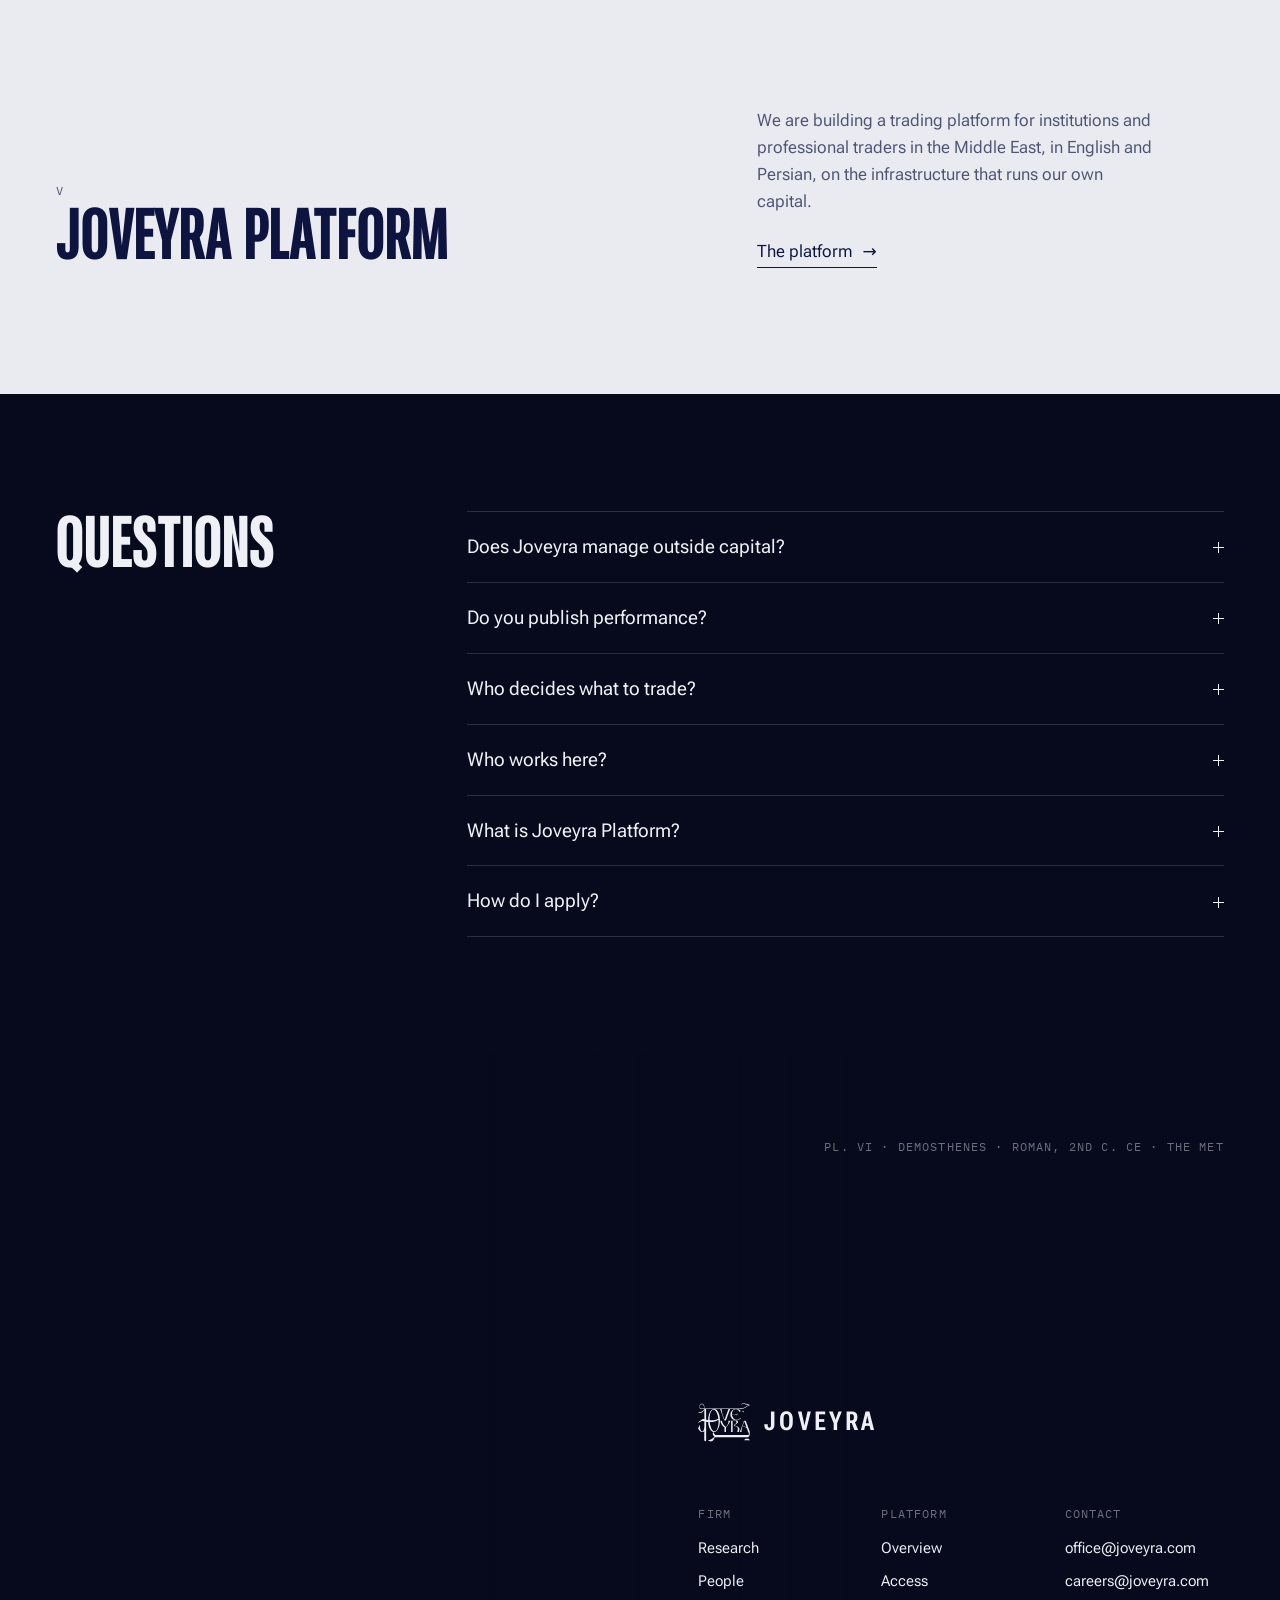
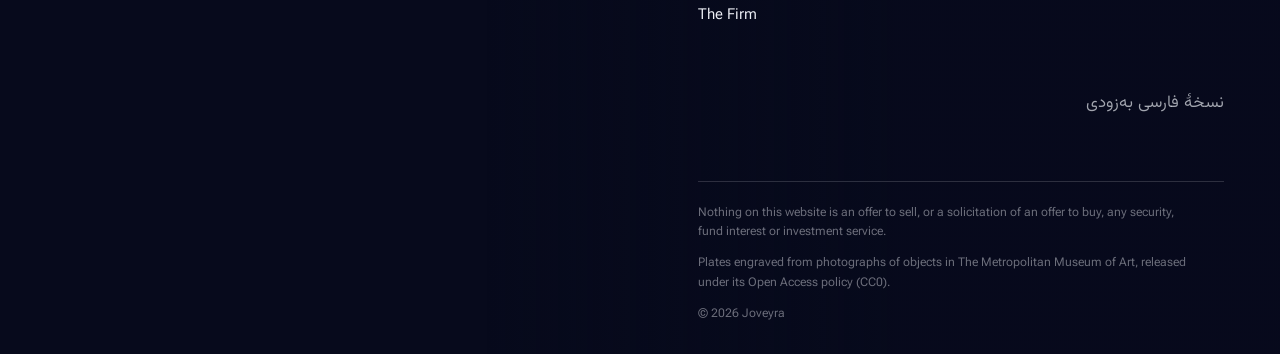
==== commit 853cdc68: "Replace hero with SR-71 line-screen film 1920x1080, 56 s loop, two-pass H.264 at 4 Mbps (28 MB). Dro" ====
--- a/index.html
+++ b/index.html
@@ -9,7 +9,7 @@
 <link rel="icon" href="assets/logo.svg" type="image/svg+xml">
 <link rel="preload" href="assets/fonts/roboto-flex-latin-full-normal.woff2" as="font" type="font/woff2" crossorigin>
 <link rel="stylesheet" href="assets/css/site.css">
-<script>document.documentElement.classList.add("js");try{if(!sessionStorage.getItem("jv-film")&&!matchMedia("(prefers-reduced-motion: reduce)").matches)document.documentElement.classList.add("film-on")}catch(e){}</script>
+<script>document.documentElement.classList.add("js")</script>
 </head>
 <body>
 
@@ -40,22 +40,16 @@
 </nav>
 
 <main>
-  <section class="hero" aria-label="Joveyra">
-    <video class="v-loop" muted playsinline loop poster="assets/film/hero-poster.webp" aria-hidden="true">
-      <source src="assets/film/hero.webm" type="video/webm">
+  <section class="hero" aria-label="Joveyra" style="--focus:50% 50%">
+    <video class="v-loop" muted playsinline loop preload="auto" poster="assets/film/hero-poster.webp" aria-hidden="true">
       <source src="assets/film/hero.mp4" type="video/mp4">
     </video>
-    <video class="v-open" muted playsinline preload="none" poster="assets/film/open-poster.webp" aria-hidden="true">
-      <source data-src="assets/film/open.webm" type="video/webm">
-      <source data-src="assets/film/open.mp4" type="video/mp4">
-    </video>
-    <button class="skip" type="button">Skip</button>
     <div class="hero-copy wrap">
       <div>
         <h1 class="display">Joveyra</h1>
         <p class="lede">Joveyra is a quantitative investment firm. Pricing models, built and supervised by our researchers, place every trade.</p>
       </div>
-      <p class="cap">Pl. I &middot; Head of Zeus Ammon &middot; Roman, ca. 120&ndash;160 CE &middot; The Met</p>
+      <p class="cap">Pl. I &middot; Lockheed SR-71 Blackbird &middot; line-screen film, 56 s</p>
     </div>
   </section>
 
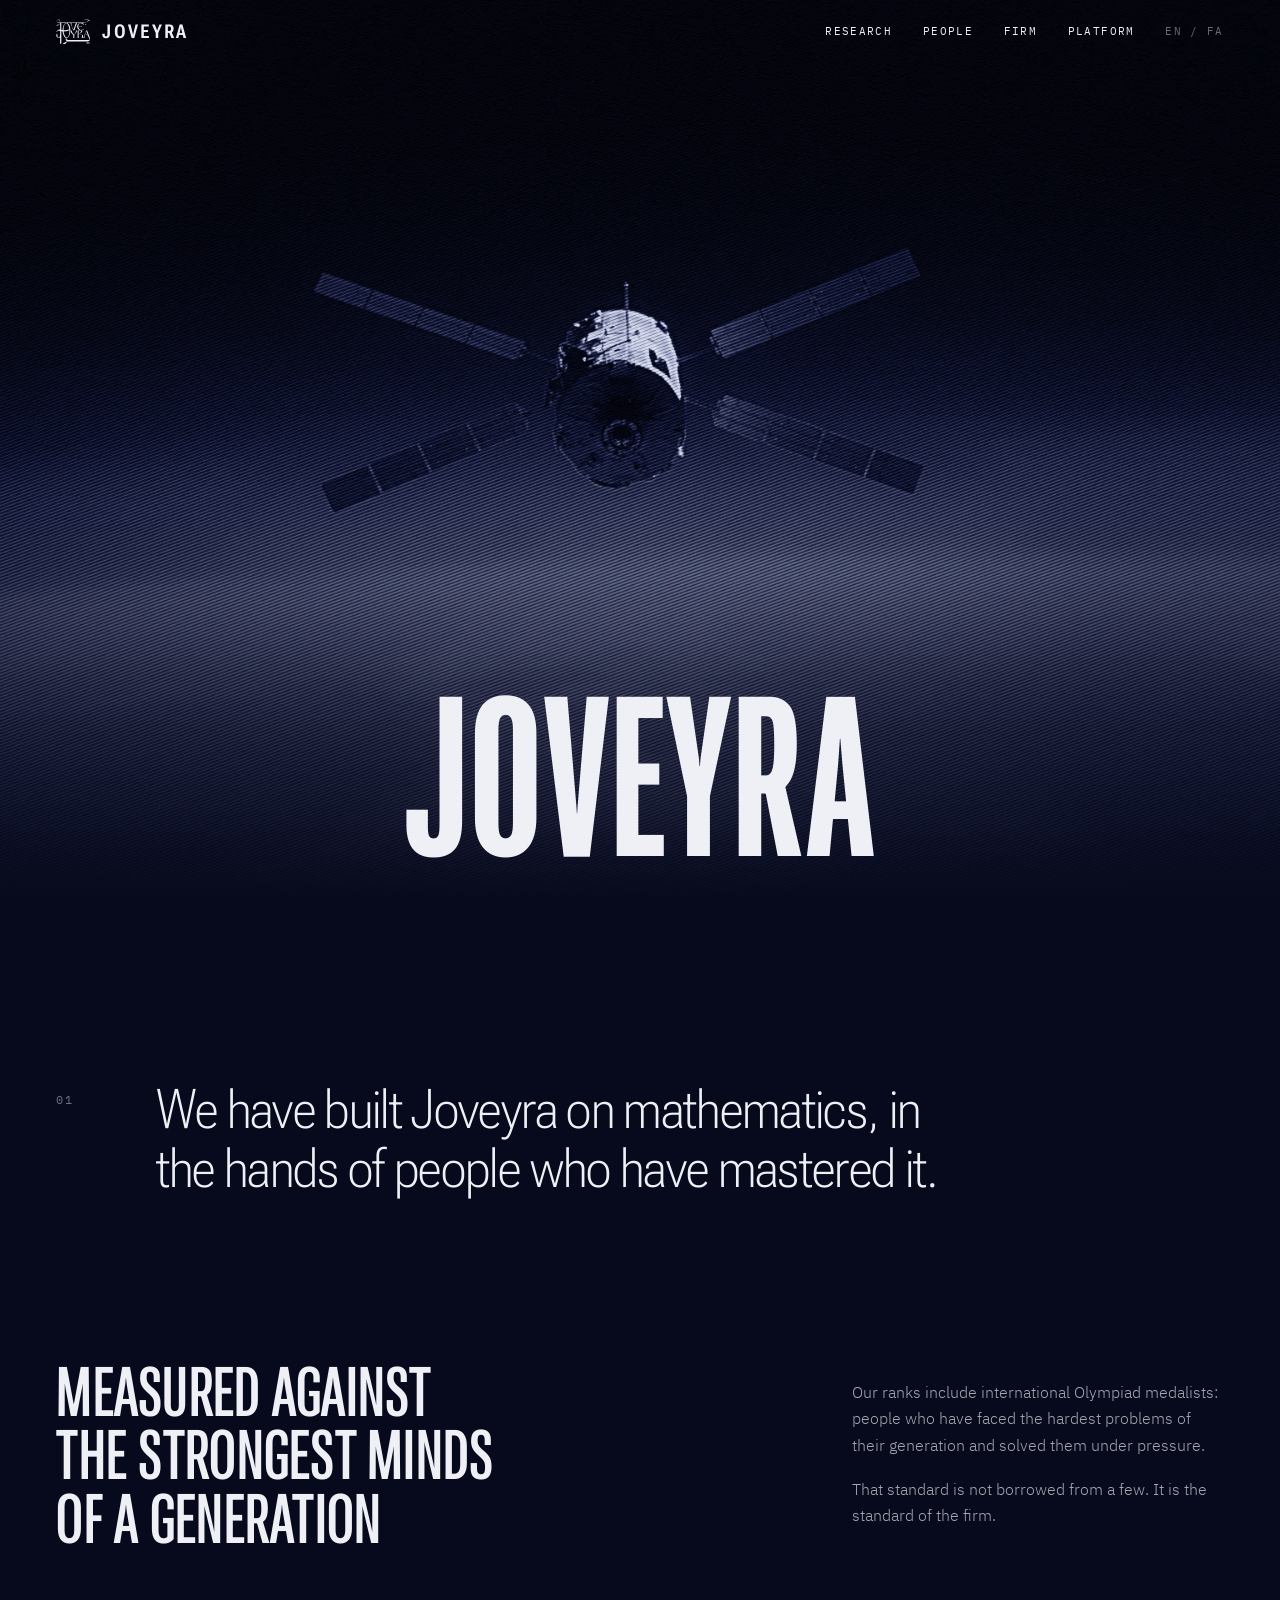
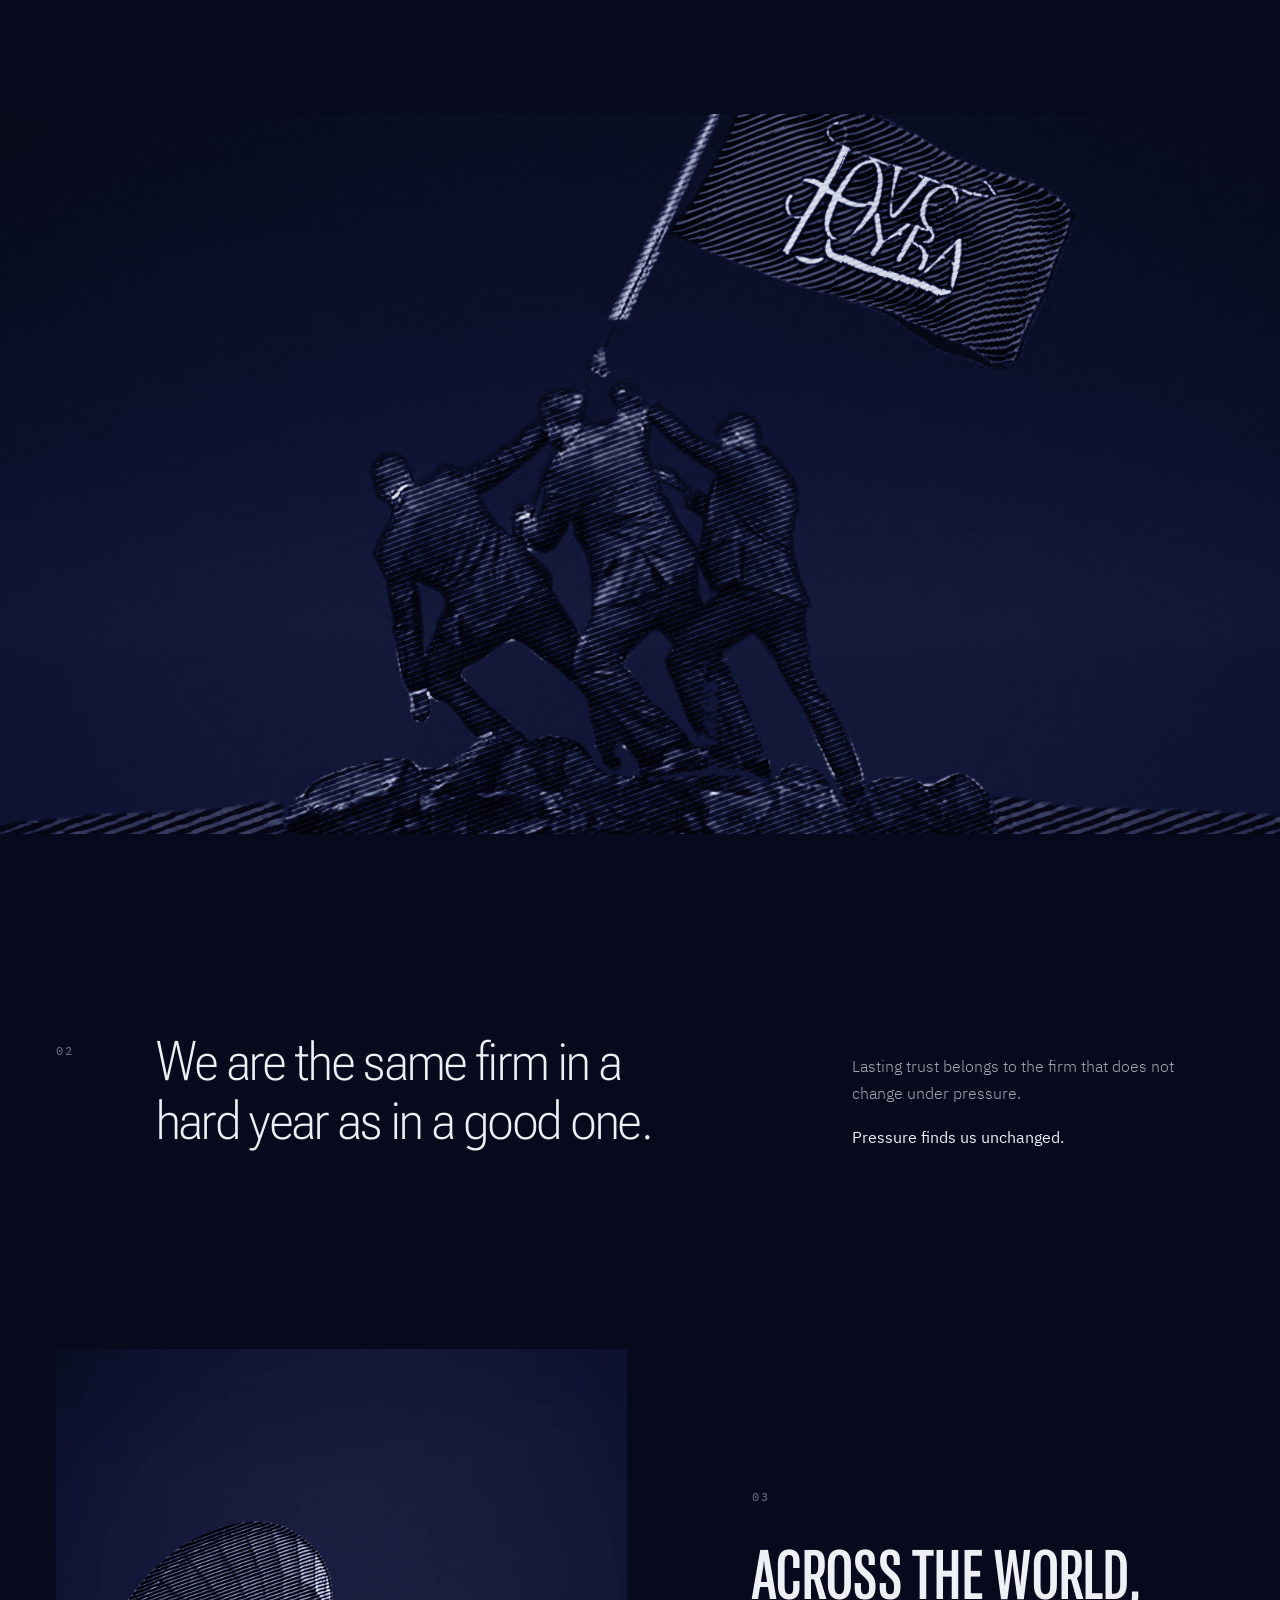
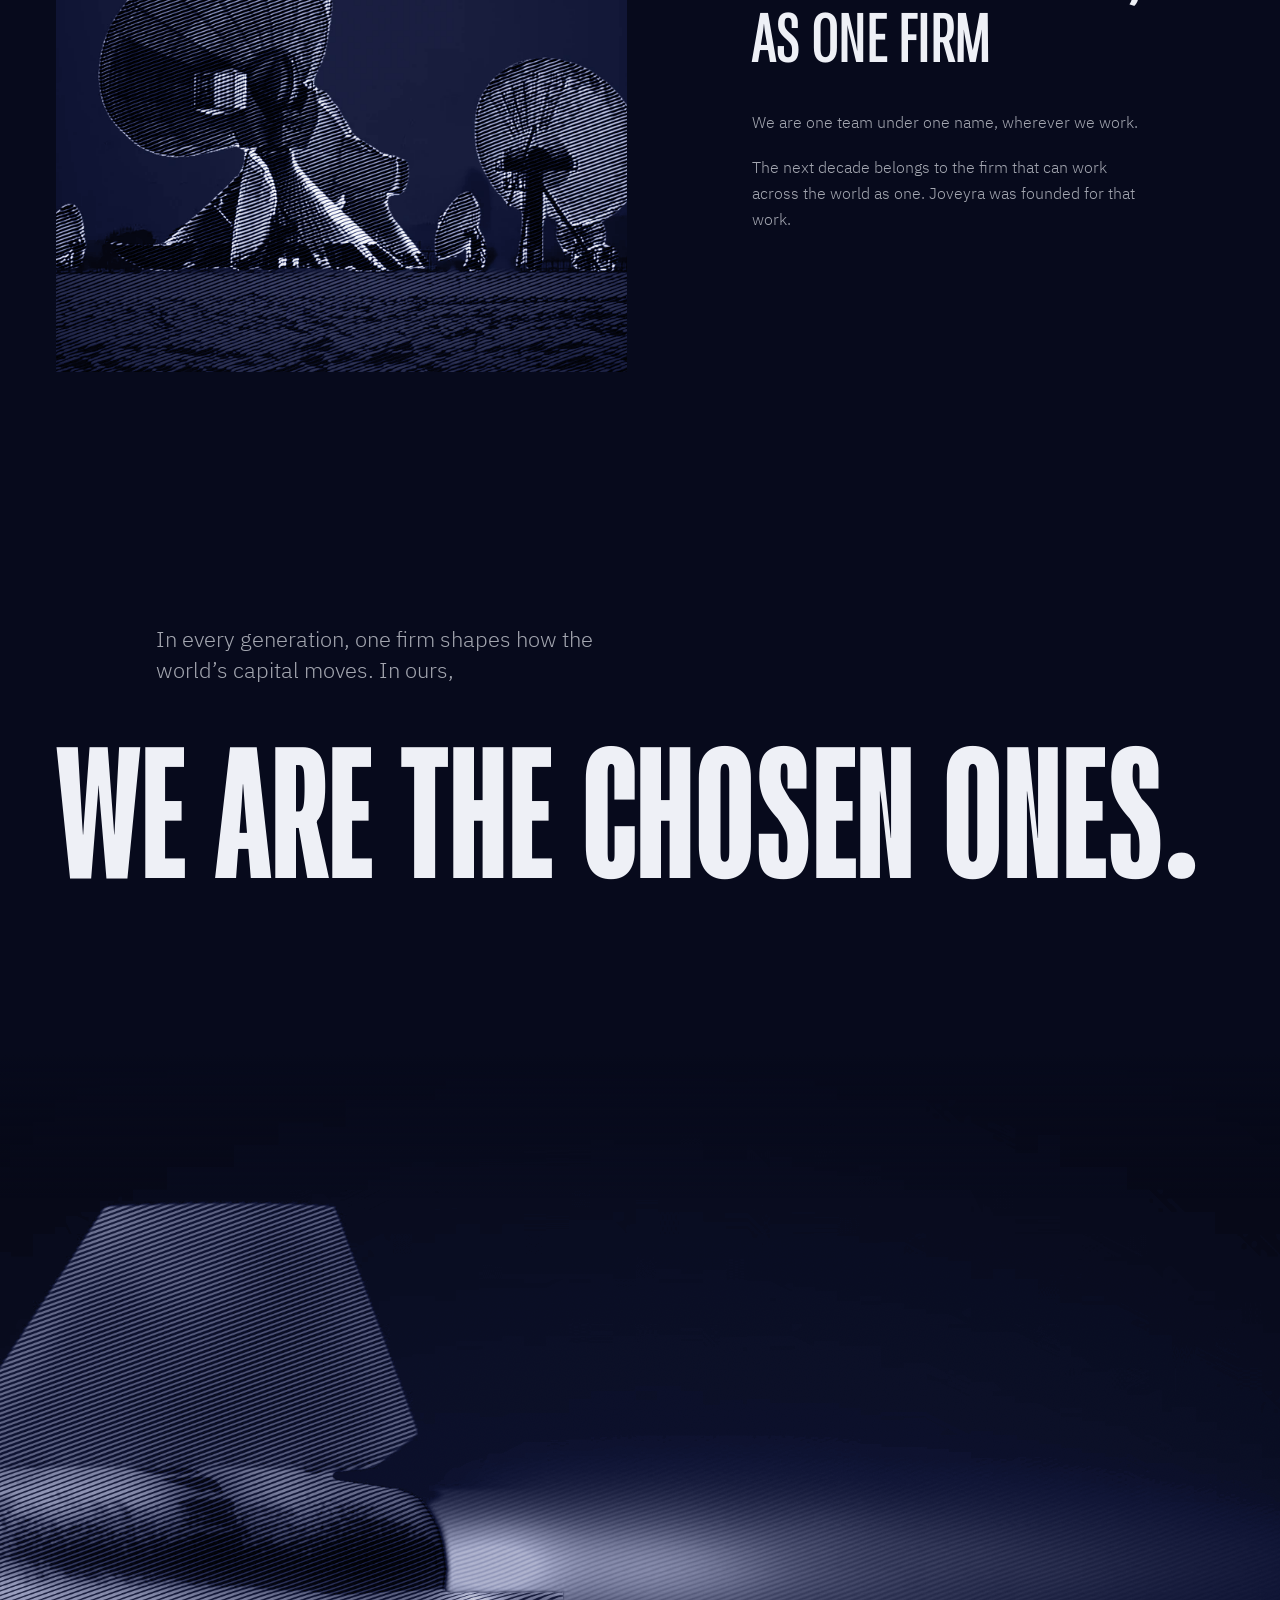
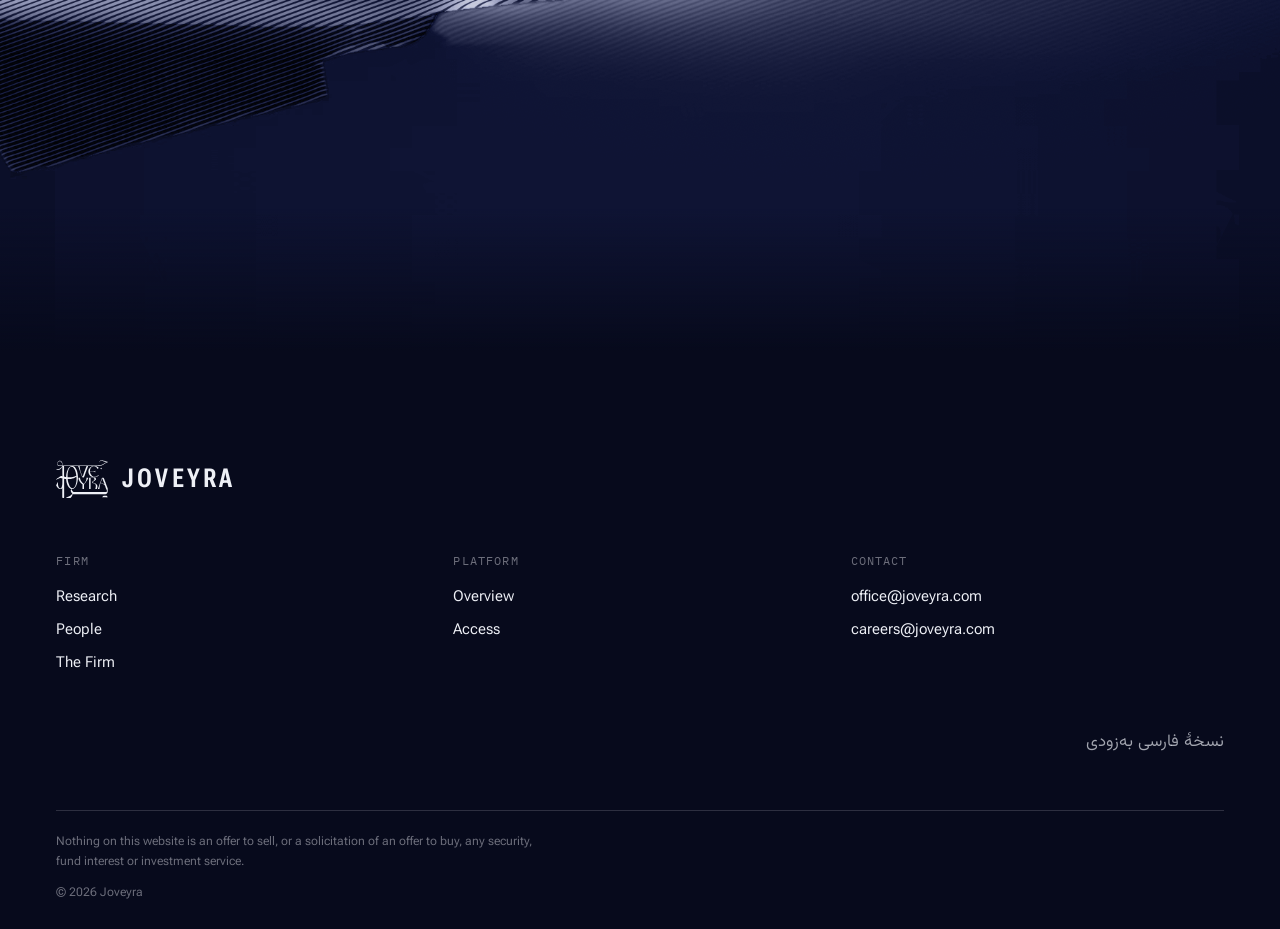
==== commit 6f7fbf53: "Build the home page: hero, Olympiad, steadiness, world, closing claim, tail fire Hero film encode fo" ====
--- a/index.html
+++ b/index.html
@@ -8,10 +8,12 @@
 <meta name="theme-color" content="#070a1c">
 <link rel="icon" href="assets/logo.svg" type="image/svg+xml">
 <link rel="preload" href="assets/fonts/roboto-flex-latin-full-normal.woff2" as="font" type="font/woff2" crossorigin>
+<link rel="preload" href="assets/fonts/ibm-plex-sans-latin-300-normal.woff2" as="font" type="font/woff2" crossorigin>
+<link rel="preload" href="assets/film/sat-poster.webp" as="image">
 <link rel="stylesheet" href="assets/css/site.css">
 <script>document.documentElement.classList.add("js")</script>
 </head>
-<body>
+<body class="home">
 
 <header class="nav">
   <div class="wrap">
@@ -40,128 +42,107 @@
 </nav>
 
 <main>
-  <section class="hero" aria-label="Joveyra" style="--focus:50% 50%">
-    <video class="v-loop" muted playsinline loop preload="auto" poster="assets/film/hero-poster.webp" aria-hidden="true">
-      <source src="assets/film/hero.mp4" type="video/mp4">
-    </video>
-    <div class="hero-copy wrap">
-      <div>
-        <h1 class="display">Joveyra</h1>
-        <p class="lede">Joveyra is a quantitative investment firm. Pricing models, built and supervised by our researchers, place every trade.</p>
-      </div>
-      <p class="cap">Pl. I &middot; Lockheed SR-71 Blackbird &middot; line-screen film, 56 s</p>
+  <section class="h-hero" aria-label="Joveyra">
+    <div class="h-media">
+      <video class="v-loop" muted playsinline loop preload="auto" poster="assets/film/sat-poster.webp" aria-hidden="true">
+        <source src="assets/film/sat-1280.mp4" type="video/mp4" media="(max-width: 900px)">
+        <source src="assets/film/sat.webm" type="video/webm">
+        <source src="assets/film/sat.mp4" type="video/mp4">
+      </video>
+    </div>
+    <h1 class="h-word">Joveyra</h1>
+  </section>
+
+  <section class="h-open" id="research" aria-label="Mathematics">
+    <div class="h-grid">
+      <span class="h-idx mono">01</span>
+      <p class="h-say">We have built Joveyra on mathematics, in the hands of people who have mastered it.</p>
     </div>
   </section>
 
-  <section class="pale statement" aria-label="The firm">
-    <div class="wrap">
-      <div class="rule2"></div>
-      <p class="mono">Joveyra</p>
-      <div>
-        <p>Joveyra is a quantitative investment firm. Our researchers, most of them physicists and mathematicians, build the pricing models that trade our capital.</p>
-        <p>The models place every trade; the people who wrote them answer for each one.</p>
+  <section class="h-people" id="people" aria-labelledby="h-people">
+    <div class="h-grid">
+      <h2 class="h-head" id="h-people">Measured against the strongest minds of a generation</h2>
+      <div class="h-copy">
+        <p>Our ranks include international Olympiad medalists: people who have faced the hardest problems of their generation and solved them under pressure.</p>
+        <p>That standard is not borrowed from a few. It is the standard of the firm.</p>
       </div>
     </div>
   </section>
 
-  <section class="plate" id="research" style="--focus:60% 40%">
-    <img class="settle" src="assets/img/epikouros-1600.webp" srcset="assets/img/epikouros-800.webp 800w, assets/img/epikouros-1600.webp 1600w" sizes="100vw" width="1600" height="1000" alt="Line engraving of the head of Epikouros, bearded, turned slightly to the left." loading="lazy" decoding="async">
-    <div class="txt">
-      <span class="num">I</span>
-      <h2 class="h2">Research</h2>
-      <p class="lede">Every model begins as a question about how a price is formed. Researchers work it out on paper, test it against decades of data, and discard most of what they try.</p>
+  <figure class="h-flag" data-depth aria-label="The flag">
+    <div class="h-media">
+      <video data-lazy muted playsinline loop preload="none" poster="assets/film/flag-poster.webp" aria-hidden="true">
+        <source data-src="assets/film/flag-1280.mp4" type="video/mp4" media="(max-width: 900px)">
+        <source data-src="assets/film/flag.webm" type="video/webm">
+        <source data-src="assets/film/flag.mp4" type="video/mp4">
+      </video>
     </div>
-    <p class="cap">Pl. II &middot; Epikouros &middot; Roman copy of a Greek original, 2nd c. CE &middot; The Met</p>
-  </section>
+  </figure>
 
-  <section class="plate r" style="--focus:40% 40%">
-    <img class="settle" src="assets/img/herm-1600.webp" srcset="assets/img/herm-800.webp 800w, assets/img/herm-1600.webp 1600w" sizes="100vw" width="1600" height="1000" alt="Line engraving of a bearded head from a Roman herm." loading="lazy" decoding="async">
-    <div class="txt">
-      <span class="num">II</span>
-      <h2 class="h2">Execution</h2>
-      <p class="lede">The models place every trade, in every market we hold, at any hour. No position is opened or closed at someone's discretion.</p>
-    </div>
-    <p class="cap">Pl. III &middot; Head from a herm &middot; Roman, 1st&ndash;2nd c. CE &middot; The Met</p>
-  </section>
-
-  <section class="plate" style="--focus:60% 40%">
-    <img class="settle" src="assets/img/strategos-1600.webp" srcset="assets/img/strategos-800.webp 800w, assets/img/strategos-1600.webp 1600w" sizes="100vw" width="1600" height="1000" alt="Line engraving of the helmeted head of a Greek general." loading="lazy" decoding="async">
-    <div class="txt">
-      <span class="num">III</span>
-      <h2 class="h2">Supervision</h2>
-      <p class="lede">Each model has an author, and the author answers for what it does. Risk is measured continuously, and positions are sized by what they can lose.</p>
-    </div>
-    <p class="cap">Pl. IV &middot; Head of a Greek general &middot; Roman, 1st&ndash;2nd c. CE &middot; The Met</p>
-  </section>
-
-  <section class="people" id="people" aria-labelledby="people-h">
-    <figure>
-      <img class="settle" src="assets/img/youth-1200.webp" srcset="assets/img/youth-720.webp 720w, assets/img/youth-1200.webp 1200w" sizes="(max-width: 860px) 100vw, 42vw" width="1200" height="1500" alt="Line engraving of the head of a youth, Greek, fourth century BCE." loading="lazy" decoding="async">
-      <figcaption class="cap">Pl. V &middot; Head of a youth &middot; Greek, 4th c. BCE &middot; The Met</figcaption>
-    </figure>
-    <div class="txt">
-      <span class="num">IV</span>
-      <h2 class="h2" id="people-h">People</h2>
-      <p class="lede">Most of our researchers were first noticed at the international olympiads in mathematics and physics. We hire for how people think, and we judge that by how they solve problems.</p>
-      <div class="problem">
-        <span class="mono">A problem</span>
-        <p class="q">Io, Europa and Ganymede orbit Jupiter in 1.769, 3.551 and 7.155 days. Writing &lambda; for each moon's mean longitude, show that &lambda;<sub>Io</sub> &minus; 3&lambda;<sub>Europa</sub> + 2&lambda;<sub>Ganymede</sub> stays constant, and find its value.</p>
-      </div>
-      <p class="body">Send your solution to <a class="link" href="mailto:careers@joveyra.com">careers@joveyra.com</a>. There is no form and no deadline.</p>
-    </div>
-  </section>
-
-  <section class="pale band" aria-labelledby="platform-h">
-    <div class="wrap">
-      <div>
-        <span class="num">V</span>
-        <h2 class="h2" id="platform-h">Joveyra Platform</h2>
-      </div>
-      <div class="side">
-        <p class="body">We are building a trading platform for institutions and professional traders in the Middle East, in English and Persian, on the infrastructure that runs our own capital.</p>
-        <a class="link" href="product/index.html">The platform <span aria-hidden="true">&rarr;</span></a>
+  <section class="h-steady" aria-label="Under pressure">
+    <div class="h-grid">
+      <span class="h-idx mono">02</span>
+      <p class="h-say">We are the same firm in a hard year as in a good one.</p>
+      <div class="h-copy">
+        <p>Lasting trust belongs to the firm that does not change under pressure.</p>
+        <p class="h-coda">Pressure finds us unchanged.</p>
       </div>
     </div>
   </section>
 
-  <section class="faq" aria-labelledby="faq-h">
-    <div class="wrap">
-      <h2 class="h2" id="faq-h">Questions</h2>
-      <div>
-        <details class="qa"><summary>Does Joveyra manage outside capital?</summary><div class="a">Joveyra manages capital for a small number of qualified investors. We do not solicit; new relationships begin with an introduction.</div></details>
-        <details class="qa"><summary>Do you publish performance?</summary><div class="a">No. Performance is shared in full with investors and, under confidentiality, with qualified prospective investors.</div></details>
-        <details class="qa"><summary>Who decides what to trade?</summary><div class="a">Pricing models place every trade. Researchers design, test and supervise the models; no trade is placed at someone's discretion.</div></details>
-        <details class="qa"><summary>Who works here?</summary><div class="a">Mostly physicists and mathematicians, many of them olympiad medalists, with engineers who build the systems the models run on.</div></details>
-        <details class="qa"><summary>What is Joveyra Platform?</summary><div class="a">A trading platform we are building for institutions and professional traders in the Middle East, available in English and Persian. <a href="product/index.html">More on the platform</a>.</div></details>
-        <details class="qa"><summary>How do I apply?</summary><div class="a">Solve the problem above and send your solution to <a href="mailto:careers@joveyra.com">careers@joveyra.com</a>. There is no form and no deadline.</div></details>
+  <section class="h-world" aria-labelledby="h-world">
+    <div class="h-grid">
+      <figure class="h-dish" data-depth>
+        <div class="h-media">
+          <img src="assets/img/dish-1600.webp" srcset="assets/img/dish-800.webp 800w, assets/img/dish-1600.webp 1600w, assets/img/dish-2160.webp 2160w" sizes="(max-width: 860px) 100vw, 48vw" width="1600" height="1747" alt="Line engraving of a large radio dish turned to the sky." loading="lazy" decoding="async">
+        </div>
+      </figure>
+      <div class="h-side">
+        <span class="h-idx mono">03</span>
+        <h2 class="h-head" id="h-world">Across the world, as one firm</h2>
+        <div class="h-copy">
+          <p>We are one team under one name, wherever we work.</p>
+          <p>The next decade belongs to the firm that can work across the world as one. Joveyra was founded for that work.</p>
+        </div>
       </div>
     </div>
   </section>
+
+  <section class="h-close" aria-label="Our generation">
+    <div class="h-grid">
+      <p class="h-pre">In every generation, one firm shapes how the world&rsquo;s capital moves. In ours,</p>
+      <p class="h-claim">We are the chosen ones.</p>
+    </div>
+  </section>
+
+  <figure class="h-tail" data-depth aria-hidden="true">
+    <div class="h-media">
+      <video data-lazy muted playsinline loop preload="none" poster="assets/film/sr71-fire-poster.webp">
+        <source data-src="assets/film/sr71-fire-1280.mp4" type="video/mp4" media="(max-width: 900px)">
+        <source data-src="assets/film/sr71-fire.webm" type="video/webm">
+        <source data-src="assets/film/sr71-fire.mp4" type="video/mp4">
+      </video>
+      <span class="h-grain"></span>
+    </div>
+  </figure>
 </main>
 
-<footer class="end">
-  <video data-lazy muted playsinline loop preload="none" poster="assets/film/end-poster.webp" aria-hidden="true">
-    <source data-src="assets/film/end.webm" type="video/webm">
-    <source data-src="assets/film/end.mp4" type="video/mp4">
-  </video>
-  <p class="cap plate-cap">Pl. VI &middot; Demosthenes &middot; Roman, 2nd c. CE &middot; The Met</p>
-  <div class="inner">
-    <div class="foot">
-      <a class="fbrand" href="./" aria-label="Joveyra, home">
-        <svg viewBox="0 0 870 648" fill="currentColor" aria-hidden="true"><use href="assets/logo.svg#mark" width="870" height="648"/></svg>
-        <span class="brand-word">Joveyra</span>
-      </a>
-      <div class="fcols">
-        <div><span class="mono">Firm</span><ul><li><a href="#research">Research</a></li><li><a href="#people">People</a></li><li><a href="firm/index.html">The Firm</a></li></ul></div>
-        <div><span class="mono">Platform</span><ul><li><a href="product/index.html">Overview</a></li><li><a href="mailto:platform@joveyra.com">Access</a></li></ul></div>
-        <div><span class="mono">Contact</span><ul><li><a href="mailto:office@joveyra.com">office@joveyra.com</a></li><li><a href="mailto:careers@joveyra.com">careers@joveyra.com</a></li></ul></div>
-      </div>
-      <p class="fa" lang="fa" dir="rtl">نسخهٔ فارسی به‌زودی</p>
-      <div class="legal">
-        <p>Nothing on this website is an offer to sell, or a solicitation of an offer to buy, any security, fund interest or investment service.</p>
-        <p>Plates engraved from photographs of objects in The Metropolitan Museum of Art, released under its Open Access policy (CC0).</p>
-        <p>&copy; 2026 Joveyra</p>
-      </div>
+<footer class="h-foot">
+  <div class="wrap">
+    <a class="fbrand" href="./" aria-label="Joveyra, home">
+      <svg viewBox="0 0 870 648" fill="currentColor" aria-hidden="true"><use href="assets/logo.svg#mark" width="870" height="648"/></svg>
+      <span class="brand-word">Joveyra</span>
+    </a>
+    <div class="fcols">
+      <div><span class="mono">Firm</span><ul><li><a href="#research">Research</a></li><li><a href="#people">People</a></li><li><a href="firm/index.html">The Firm</a></li></ul></div>
+      <div><span class="mono">Platform</span><ul><li><a href="product/index.html">Overview</a></li><li><a href="mailto:platform@joveyra.com">Access</a></li></ul></div>
+      <div><span class="mono">Contact</span><ul><li><a href="mailto:office@joveyra.com">office@joveyra.com</a></li><li><a href="mailto:careers@joveyra.com">careers@joveyra.com</a></li></ul></div>
+    </div>
+    <p class="fa" lang="fa" dir="rtl">نسخهٔ فارسی به‌زودی</p>
+    <div class="legal">
+      <p>Nothing on this website is an offer to sell, or a solicitation of an offer to buy, any security, fund interest or investment service.</p>
+      <p>&copy; 2026 Joveyra</p>
     </div>
   </div>
 </footer>
--- a/assets/css/site.css
+++ b/assets/css/site.css
@@ -10,6 +10,8 @@
 }
 @font-face { font-family: "Plex Mono"; src: url("../fonts/ibm-plex-mono-latin-400-normal.woff2") format("woff2"); font-weight: 400; font-display: swap; }
 @font-face { font-family: "Vazir"; src: url("../fonts/vazirmatn-arabic-wght-normal.woff2") format("woff2"); font-weight: 100 900; font-display: swap; }
+@font-face { font-family: "Plex Sans"; src: url("../fonts/ibm-plex-sans-latin-300-normal.woff2") format("woff2"); font-weight: 300; font-display: swap; }
+@font-face { font-family: "Plex Sans"; src: url("../fonts/ibm-plex-sans-latin-400-normal.woff2") format("woff2"); font-weight: 400; font-display: swap; }
 
 :root {
   color-scheme: dark;
@@ -329,7 +331,113 @@
   .fcols { grid-template-columns: 1fr 1fr; }
 }
 
+/* ------------------------------------------------------------ home
+   Hero film, then text and plates in turn. Headings in Flex, reading text in
+   Plex Sans light. Text never moves; only the plates carry depth (--d, set by
+   site.js from each plate's distance to the middle of the screen).          */
+body.home { --plex: "Plex Sans", system-ui, -apple-system, "Segoe UI", sans-serif; animation: h-in 1s ease both; }
+@keyframes h-in { from { opacity: 0; } }
+
+.h-media { position: relative; overflow: hidden; background: var(--ground); }
+.h-media video, .h-media img { display: block; width: 100%; height: 100%; object-fit: cover; }
+/* one blue for every plate: a navy wash in colour mode over the neutral grade */
+.h-media::after { content: ""; position: absolute; inset: 0; pointer-events: none; background: #1a2a8a; mix-blend-mode: color; opacity: .34; }
+
+/* hero */
+.h-hero { position: relative; height: 100vh; height: 100svh; min-height: 520px; overflow: hidden; }
+.h-hero .h-media { position: absolute; inset: 0; }
+.h-hero::after { content: ""; position: absolute; inset: auto 0 0; height: 46%; z-index: 1; pointer-events: none;
+  background: linear-gradient(0deg, var(--ground) 0%, rgba(7, 10, 28, .66) 26%, rgba(7, 10, 28, 0) 100%); }
+.h-word { position: absolute; z-index: 2; left: 0; right: 0; bottom: calc(clamp(18px, 3.4vh, 44px) + env(safe-area-inset-bottom, 0px));
+  text-align: center; font-family: var(--flex); font-weight: 560; font-stretch: 32%; text-transform: uppercase;
+  font-size: clamp(3.4rem, 17.5vw, 19rem); line-height: .8; letter-spacing: .02em; color: var(--line);
+  animation: h-word .7s cubic-bezier(.2, .7, .2, 1) 3.5s both; }
+@keyframes h-word { from { opacity: 0; filter: blur(10px); } to { opacity: 1; filter: blur(0); } }
+
+/* text */
+.h-grid { width: 100%; max-width: var(--max); margin-inline: auto; padding-inline: var(--gutter);
+  display: grid; grid-template-columns: repeat(12, minmax(0, 1fr)); column-gap: clamp(16px, 2vw, 32px); align-items: start; }
+.h-grid > * { min-width: 0; }
+.h-idx { font-family: var(--mono); font-size: .74rem; letter-spacing: .14em; color: var(--line-faint); padding-top: .9em; }
+.h-say { font-family: var(--flex); font-weight: 300; font-stretch: 88%; font-size: clamp(1.9rem, 4.3vw, 4.4rem);
+  line-height: 1.08; letter-spacing: -.012em; text-wrap: balance; overflow-wrap: break-word; }
+.h-head { font-family: var(--flex); font-weight: 520; font-stretch: 40%; text-transform: uppercase;
+  font-size: clamp(2.3rem, 5.4vw, 5.6rem); line-height: .92; letter-spacing: .004em; text-wrap: balance; overflow-wrap: break-word; }
+.h-copy { font-family: var(--plex); font-weight: 300; font-size: clamp(1.02rem, 1.12vw, 1.2rem); line-height: 1.62;
+  color: var(--line-dim); max-width: 40ch; display: grid; gap: 1.1em; }
+.h-coda { font-weight: 400; color: var(--line); }
+
+.h-open { padding-block: clamp(120px, 20vh, 240px) clamp(80px, 12vh, 150px); }
+.h-open .h-idx { grid-column: 1; }
+.h-open .h-say { grid-column: 2 / span 9; }
+
+.h-people { padding-block: clamp(40px, 6vh, 80px) clamp(120px, 18vh, 220px); }
+.h-people .h-head { grid-column: 1 / span 7; }
+.h-people .h-copy { grid-column: 9 / span 4; padding-top: clamp(8px, 1.4vw, 22px); }
+
+/* plates */
+[data-depth] { --d: 0; }
+.h-flag { margin: 0; width: 100%; }
+.h-flag .h-media { aspect-ratio: 16 / 9; max-height: 100svh; width: 100%; }
+.h-flag video, .h-tail video { transform: translate3d(0, calc(var(--d) * -4%), 0) scale(1.1); will-change: transform; }
+
+.h-steady { padding-block: clamp(140px, 22vh, 260px); }
+.h-steady .h-idx { grid-column: 1; }
+.h-steady .h-say { grid-column: 2 / span 7; }
+.h-steady .h-copy { grid-column: 9 / span 4; align-self: end; }
+
+.h-world { padding-block: 0 clamp(140px, 22vh, 260px); }
+.h-world .h-grid { align-items: center; }
+.h-dish { grid-column: 1 / span 6; margin: 0; }
+.h-dish .h-media { aspect-ratio: 1600 / 1747; }
+.h-dish img { transform: translate3d(0, calc(var(--d) * -3%), 0) scale(1.08); will-change: transform; }
+.h-side { grid-column: 8 / span 5; display: grid; gap: clamp(24px, 3vw, 40px); }
+.h-side .h-idx { padding-top: 0; }
+
+.h-close { padding-block: clamp(40px, 6vh, 80px) clamp(120px, 18vh, 220px); }
+.h-pre { grid-column: 2 / span 7; font-family: var(--plex); font-weight: 300; font-size: clamp(1.15rem, 1.7vw, 1.7rem);
+  line-height: 1.45; color: var(--line-dim); max-width: 34ch; margin-bottom: clamp(28px, 4vw, 56px); }
+.h-claim { grid-column: 1 / -1; font-family: var(--flex); font-weight: 600; font-stretch: 28%; text-transform: uppercase;
+  font-size: clamp(2.5rem, 14.4vw, 13rem); line-height: .84; letter-spacing: .01em; text-wrap: balance; }
+
+/* the last plate runs past both edges */
+.h-tail { margin: 0; overflow: hidden; width: 100%; }
+.h-tail .h-media { width: 118vw; margin-left: -9vw; aspect-ratio: 2380 / 1413; max-height: 112svh; }
+.h-tail .h-media::before { content: ""; position: absolute; inset: 0; z-index: 1; pointer-events: none;
+  background: linear-gradient(180deg, var(--ground) 0%, rgba(7, 10, 28, 0) 16%, rgba(7, 10, 28, 0) 84%, var(--ground) 100%); }
+/* a fine, living grain over the fire only */
+.h-grain { position: absolute; inset: -40px; z-index: 1; pointer-events: none; opacity: .07; mix-blend-mode: soft-light;
+  background-image: url("data:image/svg+xml,%3Csvg xmlns='http://www.w3.org/2000/svg' width='220' height='220'%3E%3Cfilter id='n'%3E%3CfeTurbulence type='fractalNoise' baseFrequency='.85' numOctaves='2' stitchTiles='stitch'/%3E%3CfeColorMatrix values='0 0 0 0 1 0 0 0 0 1 0 0 0 0 1 0 0 0 1.2 -.1'/%3E%3C/filter%3E%3Crect width='220' height='220' filter='url(%23n)'/%3E%3C/svg%3E");
+  -webkit-mask-image: radial-gradient(ellipse 46% 34% at 64% 50%, #000 0%, rgba(0, 0, 0, .5) 55%, transparent 100%);
+          mask-image: radial-gradient(ellipse 46% 34% at 64% 50%, #000 0%, rgba(0, 0, 0, .5) 55%, transparent 100%);
+  animation: h-grain 1.6s steps(8) infinite; }
+@keyframes h-grain {
+  0% { transform: translate(0, 0); } 25% { transform: translate(-18px, 9px); }
+  50% { transform: translate(11px, -15px); } 75% { transform: translate(-7px, 20px); } 100% { transform: translate(0, 0); }
+}
+
+.h-foot { padding: clamp(80px, 12vh, 140px) 0 calc(28px + env(safe-area-inset-bottom, 0px)); }
+.h-foot .wrap { display: grid; gap: clamp(40px, 6vh, 64px); }
+
+@media (max-width: 860px) {
+  .h-grid { grid-template-columns: minmax(0, 1fr); row-gap: 28px; }
+  .h-grid > *, .h-open .h-say, .h-people .h-head, .h-people .h-copy, .h-steady .h-say, .h-steady .h-copy,
+  .h-dish, .h-side, .h-pre, .h-claim { grid-column: 1; }
+  .h-idx { padding-top: 0; }
+  .h-open { padding-block: 96px 64px; }
+  .h-people { padding-block: 24px 112px; }
+  .h-steady { padding-block: 112px; }
+  .h-world { padding-block: 0 112px; }
+  .h-world .h-grid { row-gap: 48px; }
+  .h-dish { margin-inline: calc(var(--gutter) * -1); }
+  .h-close { padding-block: 24px 96px; }
+  .h-flag .h-media { aspect-ratio: 4 / 5; }
+  .h-tail .h-media { width: 150vw; margin-left: -25vw; aspect-ratio: 4 / 3; }
+}
+
 @media (prefers-reduced-motion: reduce) {
   *, *::before, *::after { transition-duration: .01ms !important; }
   .js .settle { opacity: 1; transform: none; }
-}
+  body.home, .h-word, .h-grain { animation: none; }
+  .h-flag video, .h-tail video, .h-dish img { transform: none; }
+}
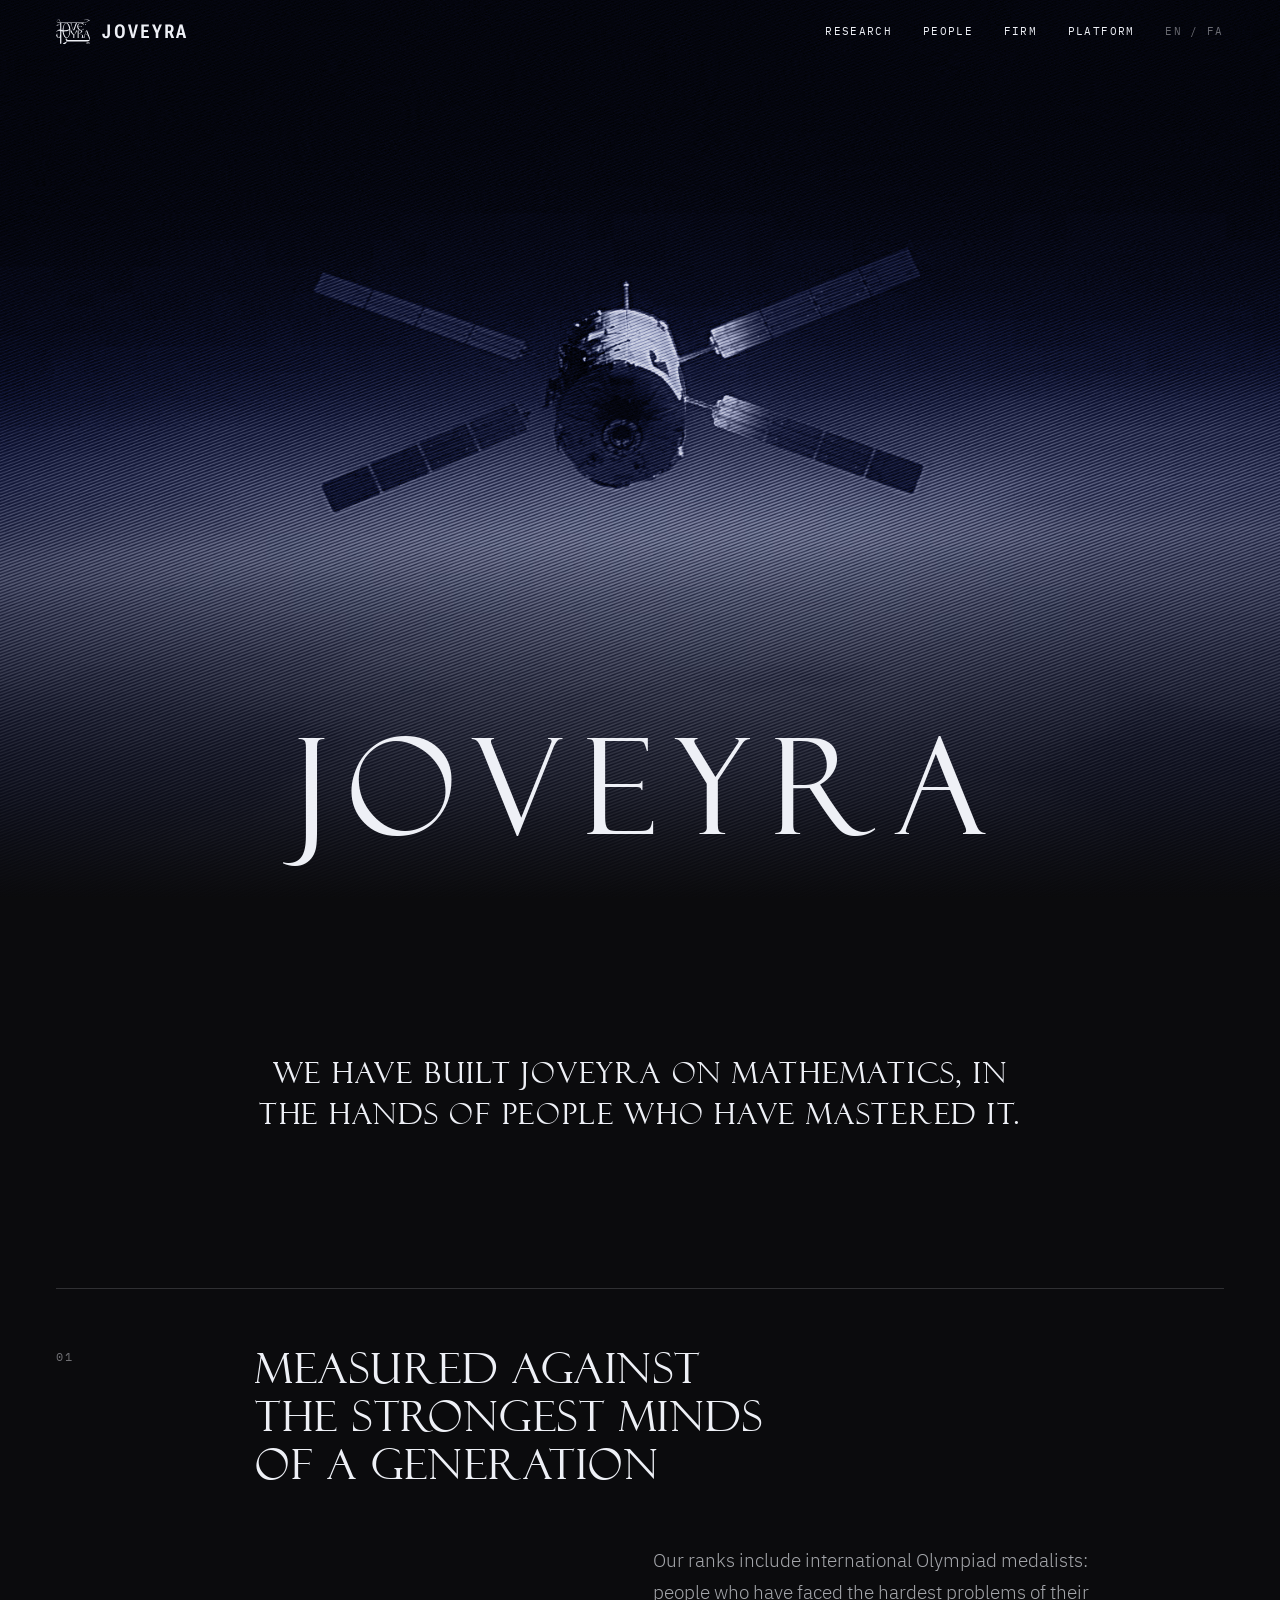
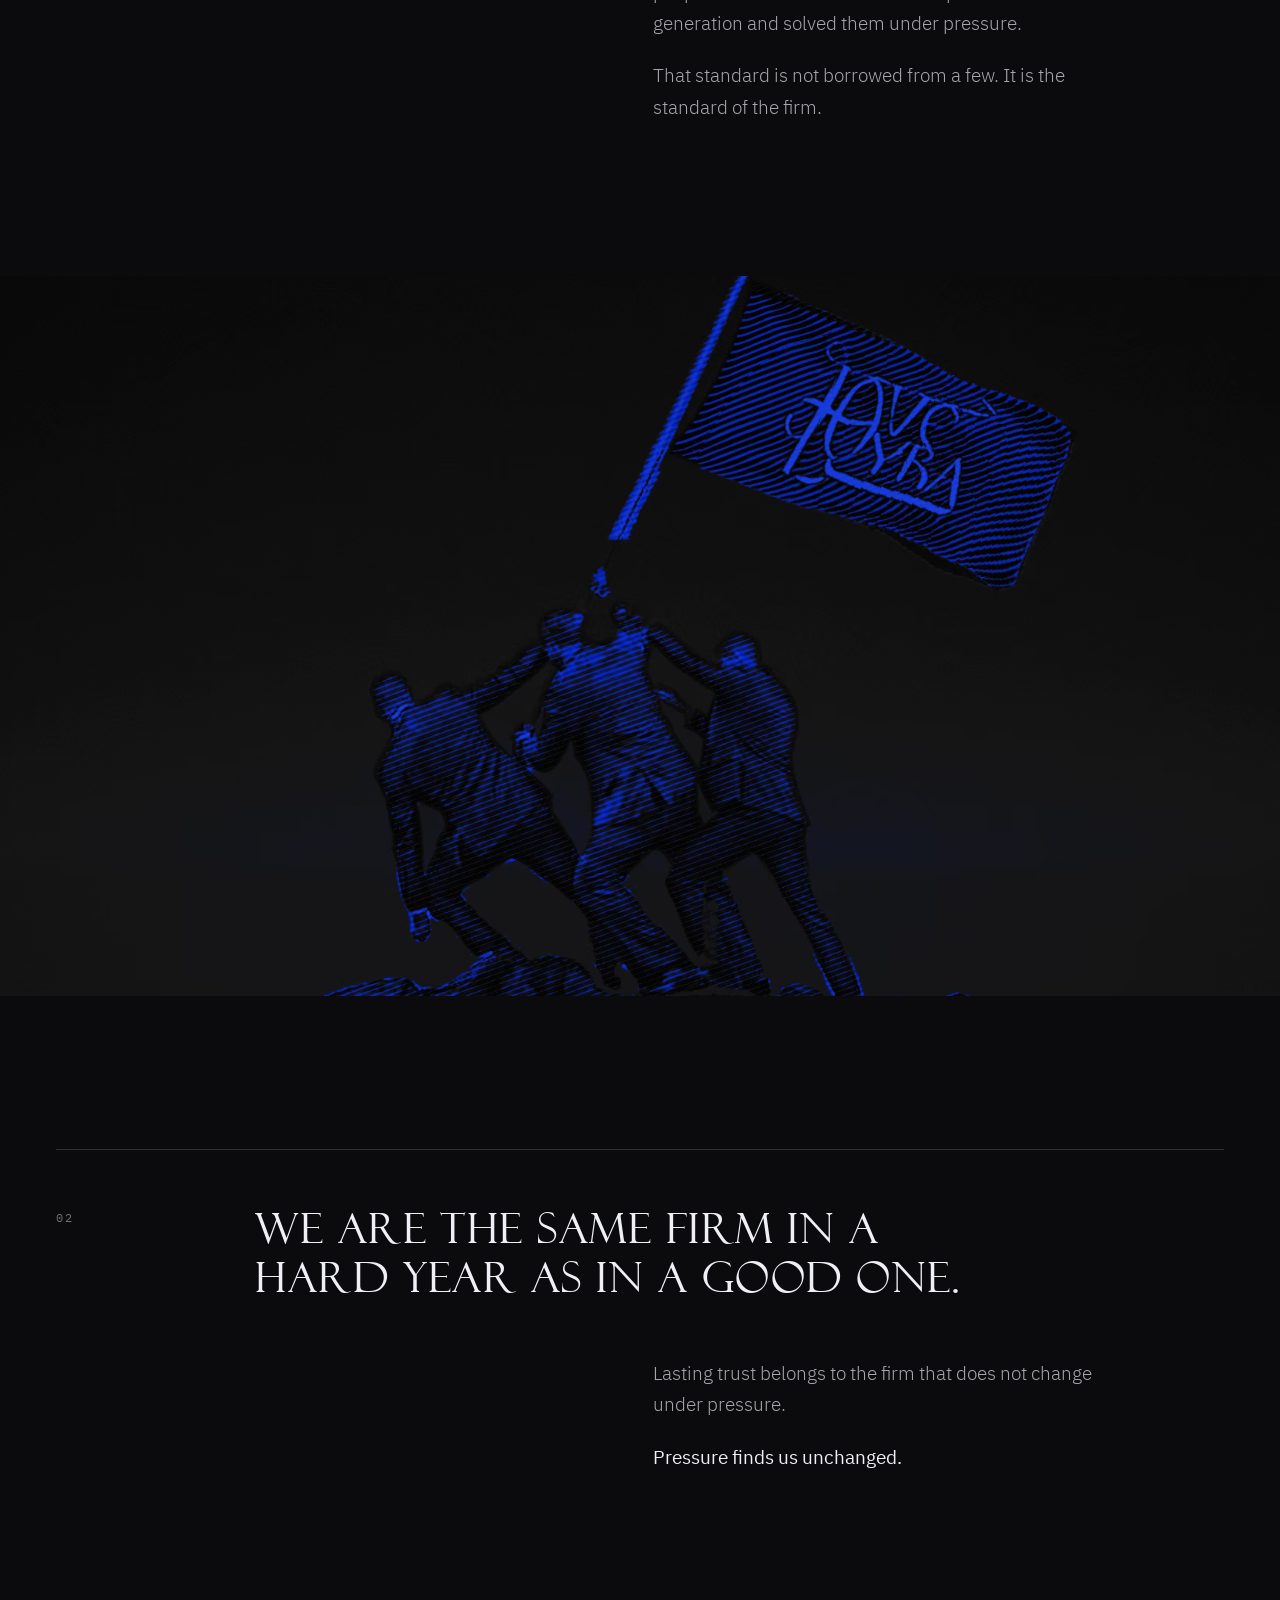
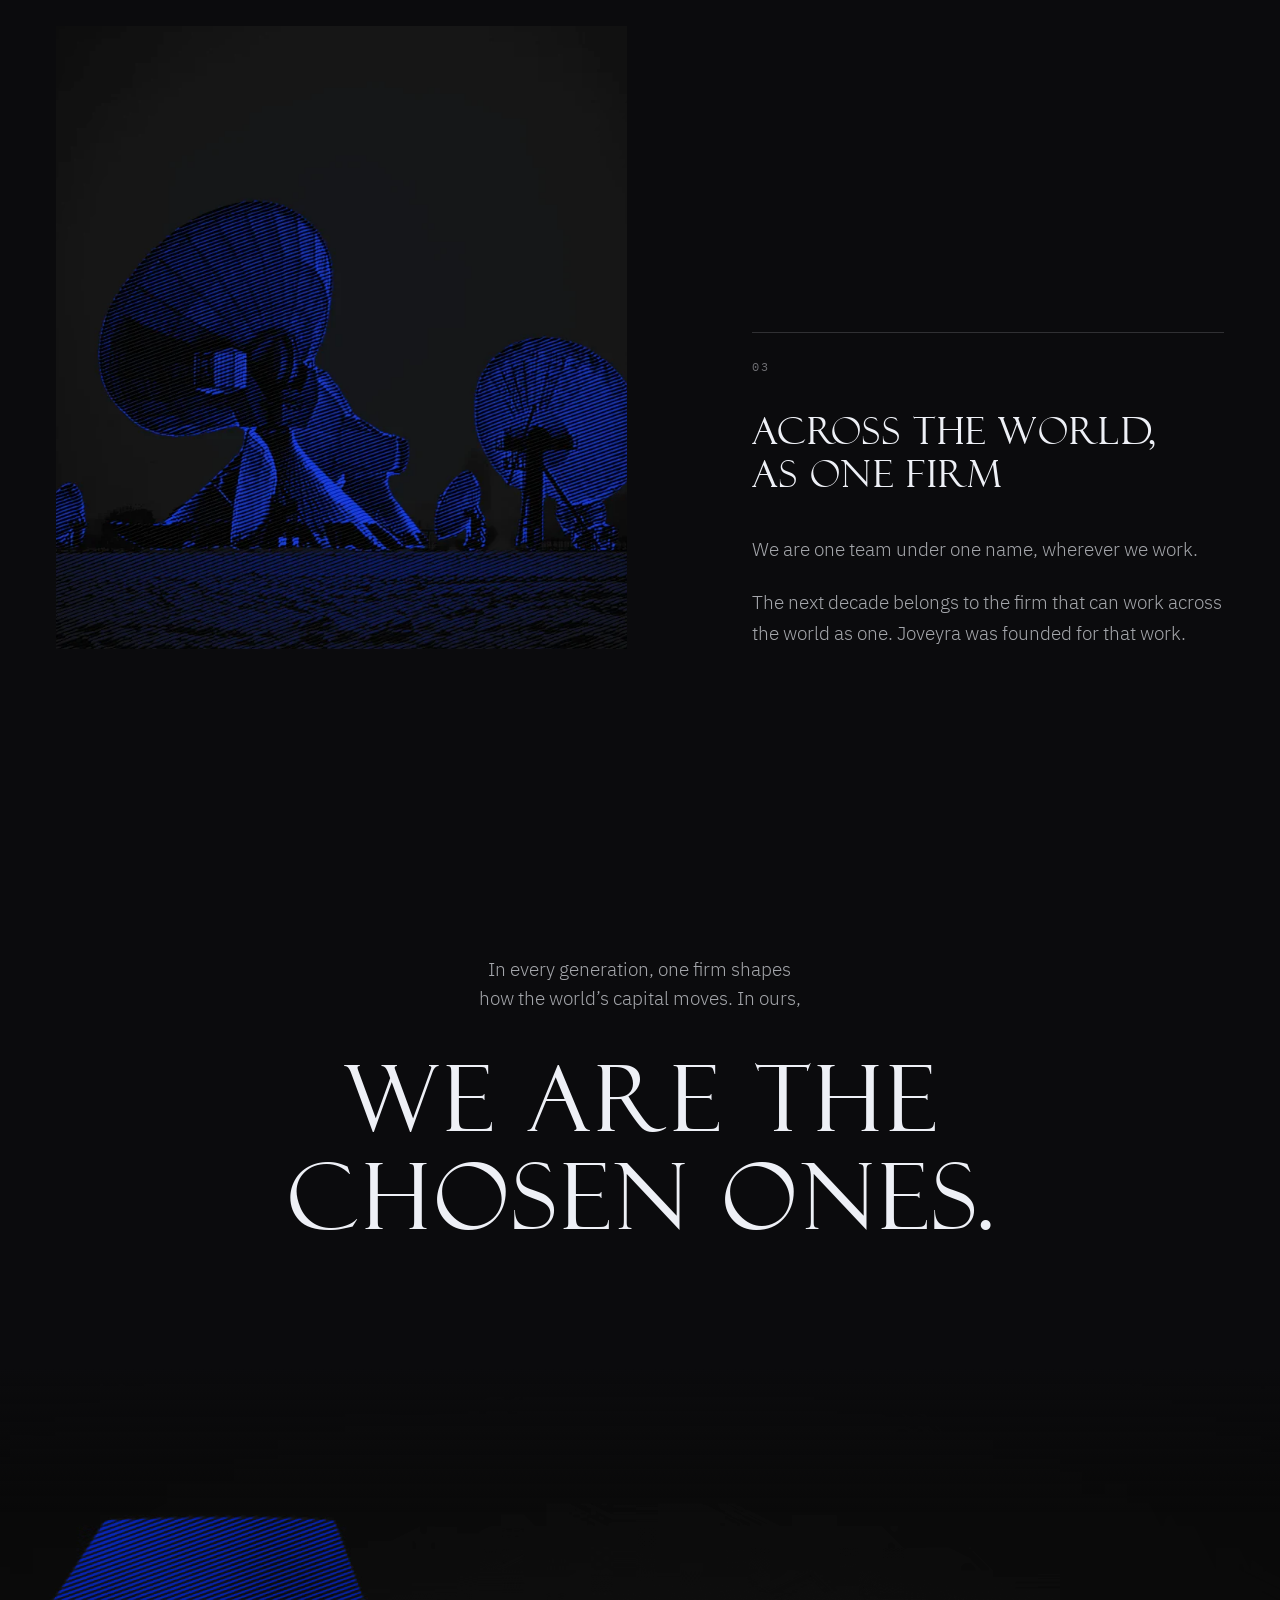
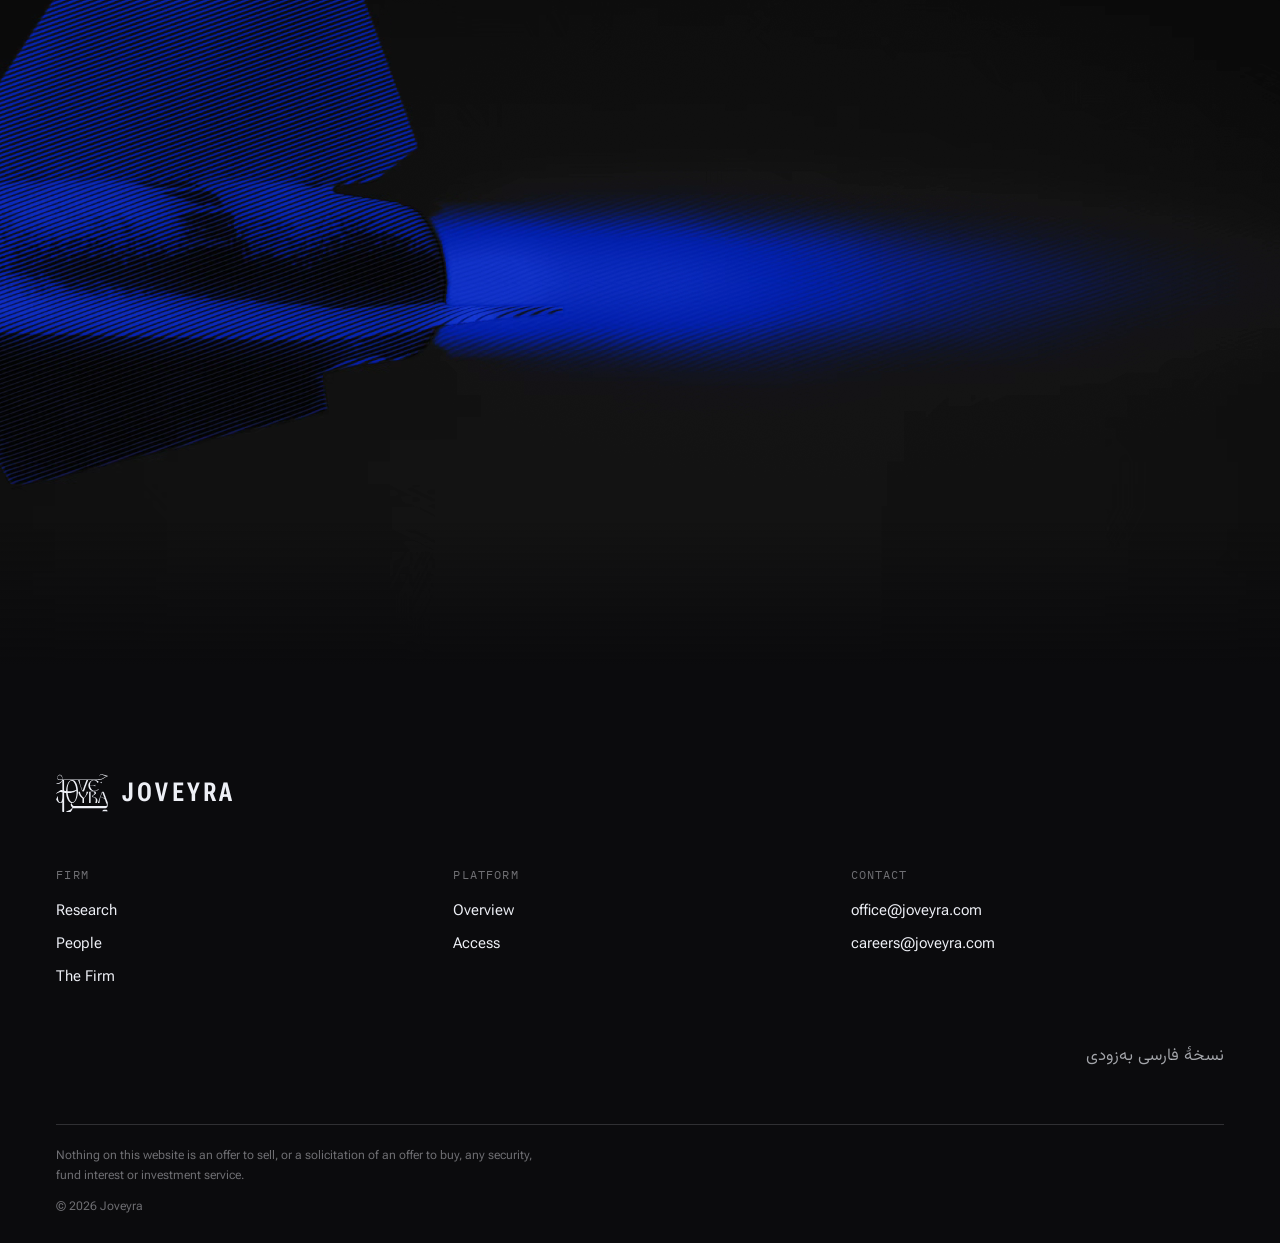
==== commit 12672a73: "Home: Felix Titling titles, blue line-engraving grade, editorial text layout Titles set in Felix Tit" ====
--- a/index.html
+++ b/index.html
@@ -5,10 +5,11 @@
 <meta name="viewport" content="width=device-width, initial-scale=1, viewport-fit=cover">
 <title>Joveyra</title>
 <meta name="description" content="Joveyra is a quantitative investment firm. Pricing models, built and supervised by our researchers, place every trade.">
-<meta name="theme-color" content="#070a1c">
+<meta name="theme-color" content="#0b0b0d">
 <link rel="icon" href="assets/logo.svg" type="image/svg+xml">
 <link rel="preload" href="assets/fonts/roboto-flex-latin-full-normal.woff2" as="font" type="font/woff2" crossorigin>
 <link rel="preload" href="assets/fonts/ibm-plex-sans-latin-300-normal.woff2" as="font" type="font/woff2" crossorigin>
+<link rel="preload" href="assets/fonts/felix-titling.woff2" as="font" type="font/woff2" crossorigin>
 <link rel="preload" href="assets/film/sat-poster.webp" as="image">
 <link rel="stylesheet" href="assets/css/site.css">
 <script>document.documentElement.classList.add("js")</script>
@@ -55,13 +56,13 @@
 
   <section class="h-open" id="research" aria-label="Mathematics">
     <div class="h-grid">
-      <span class="h-idx mono">01</span>
-      <p class="h-say">We have built Joveyra on mathematics, in the hands of people who have mastered it.</p>
+      <p class="h-lede">We have built Joveyra on mathematics, in the hands of people who have mastered it.</p>
     </div>
   </section>
 
-  <section class="h-people" id="people" aria-labelledby="h-people">
+  <section class="h-people h-sec" id="people" aria-labelledby="h-people">
     <div class="h-grid">
+      <span class="h-idx mono">01</span>
       <h2 class="h-head" id="h-people">Measured against the strongest minds of a generation</h2>
       <div class="h-copy">
         <p>Our ranks include international Olympiad medalists: people who have faced the hardest problems of their generation and solved them under pressure.</p>
@@ -80,10 +81,10 @@
     </div>
   </figure>
 
-  <section class="h-steady" aria-label="Under pressure">
+  <section class="h-steady h-sec" aria-labelledby="h-steady">
     <div class="h-grid">
       <span class="h-idx mono">02</span>
-      <p class="h-say">We are the same firm in a hard year as in a good one.</p>
+      <h2 class="h-head" id="h-steady">We are the same firm in a hard year as in a good one.</h2>
       <div class="h-copy">
         <p>Lasting trust belongs to the firm that does not change under pressure.</p>
         <p class="h-coda">Pressure finds us unchanged.</p>
@@ -95,7 +96,7 @@
     <div class="h-grid">
       <figure class="h-dish" data-depth>
         <div class="h-media">
-          <img src="assets/img/dish-1600.webp" srcset="assets/img/dish-800.webp 800w, assets/img/dish-1600.webp 1600w, assets/img/dish-2160.webp 2160w" sizes="(max-width: 860px) 100vw, 48vw" width="1600" height="1747" alt="Line engraving of a large radio dish turned to the sky." loading="lazy" decoding="async">
+          <img src="assets/img/dish-1600.webp" srcset="assets/img/dish-800.webp 800w, assets/img/dish-1600.webp 1600w, assets/img/dish-2160.webp 2160w" sizes="(max-width: 860px) 100vw, 50vw" width="1600" height="1747" alt="Line engraving of a large radio dish turned to the sky." loading="lazy" decoding="async">
         </div>
       </figure>
       <div class="h-side">
--- a/assets/css/site.css
+++ b/assets/css/site.css
@@ -8,6 +8,7 @@
   src: url("../fonts/roboto-flex-latin-full-normal.woff2") format("woff2");
   font-weight: 100 1000; font-stretch: 25% 151%; font-display: swap;
 }
+@font-face { font-family: "Felix"; src: url("../fonts/felix-titling.woff2") format("woff2"); font-weight: 400; font-display: swap; }
 @font-face { font-family: "Plex Mono"; src: url("../fonts/ibm-plex-mono-latin-400-normal.woff2") format("woff2"); font-weight: 400; font-display: swap; }
 @font-face { font-family: "Vazir"; src: url("../fonts/vazirmatn-arabic-wght-normal.woff2") format("woff2"); font-weight: 100 900; font-display: swap; }
 @font-face { font-family: "Plex Sans"; src: url("../fonts/ibm-plex-sans-latin-300-normal.woff2") format("woff2"); font-weight: 300; font-display: swap; }
@@ -16,8 +17,8 @@
 :root {
   color-scheme: dark;
   /* engraving */
-  --ground: #070a1c;
-  --ground-2: #0b1030;
+  --ground: #0b0b0d;
+  --ground-2: #131316;
   --line: #eef0f6;
   --line-dim: rgba(238, 240, 246, .68);
   --line-faint: rgba(238, 240, 246, .44);
@@ -28,8 +29,9 @@
   --navy-dim: rgba(13, 20, 64, .7);
   --navy-hair: rgba(13, 20, 64, .2);
   --copper: #c4733f;
-  --solid: rgba(7, 10, 28, .92);
-
+  --solid: rgba(11, 11, 13, .92);
+
+  --title: "Felix", "Felix Titling", "Trajan Pro", Georgia, serif;
   --flex: "Flex", "Roboto Condensed", "Arial Narrow", system-ui, sans-serif;
   --mono: "Plex Mono", ui-monospace, Menlo, monospace;
   --fa: "Vazir", Tahoma, sans-serif;
@@ -332,48 +334,66 @@
 }
 
 /* ------------------------------------------------------------ home
-   Hero film, then text and plates in turn. Headings in Flex, reading text in
-   Plex Sans light. Text never moves; only the plates carry depth (--d, set by
-   site.js from each plate's distance to the middle of the screen).          */
-body.home { --plex: "Plex Sans", system-ui, -apple-system, "Segoe UI", sans-serif; animation: h-in 1s ease both; }
+   Hero film, then text and plates in turn. Titles in Felix Titling, set as
+   inscriptional capitals: one weight, open tracking, no stretching. Reading
+   text in Plex Sans light. Two text axes on a 12-column grid: titles start at
+   column 3, reading text at column 7; numbered sections hang their index in
+   columns 1-2 under a hairline. The opening line and the close are centred,
+   as bookends. Text never moves; only the plates carry depth (--d, site.js). */
+body.home {
+  --plex: "Plex Sans", system-ui, -apple-system, "Segoe UI", sans-serif;
+  --fs-body: clamp(1.0625rem, .3vw + .98rem, 1.1875rem);
+  --fs-lede: clamp(1.4rem, 2.3vw, 2.25rem);
+  --fs-h2: clamp(1.85rem, 3.3vw, 3.3rem);
+  --fs-claim: clamp(2.2rem, 7.2vw, 7.4rem);
+  --sec: clamp(112px, 17vh, 210px);
+  --row: clamp(36px, 4.4vw, 64px);
+  animation: h-in 1s ease both;
+}
 @keyframes h-in { from { opacity: 0; } }
 
 .h-media { position: relative; overflow: hidden; background: var(--ground); }
 .h-media video, .h-media img { display: block; width: 100%; height: 100%; object-fit: cover; }
-/* one blue for every plate: a navy wash in colour mode over the neutral grade */
-.h-media::after { content: ""; position: absolute; inset: 0; pointer-events: none; background: #1a2a8a; mix-blend-mode: color; opacity: .34; }
-
-/* hero */
+
+/* hero: the satellite keeps a navy wash; every other plate is graded in the file */
 .h-hero { position: relative; height: 100vh; height: 100svh; min-height: 520px; overflow: hidden; }
 .h-hero .h-media { position: absolute; inset: 0; }
+.h-hero .h-media::after { content: ""; position: absolute; inset: 0; pointer-events: none; background: #1a2a8a; mix-blend-mode: color; opacity: .34; }
 .h-hero::after { content: ""; position: absolute; inset: auto 0 0; height: 46%; z-index: 1; pointer-events: none;
-  background: linear-gradient(0deg, var(--ground) 0%, rgba(7, 10, 28, .66) 26%, rgba(7, 10, 28, 0) 100%); }
-.h-word { position: absolute; z-index: 2; left: 0; right: 0; bottom: calc(clamp(18px, 3.4vh, 44px) + env(safe-area-inset-bottom, 0px));
-  text-align: center; font-family: var(--flex); font-weight: 560; font-stretch: 32%; text-transform: uppercase;
-  font-size: clamp(3.4rem, 17.5vw, 19rem); line-height: .8; letter-spacing: .02em; color: var(--line);
+  background: linear-gradient(0deg, var(--ground) 0%, rgba(11, 11, 13, .66) 26%, rgba(11, 11, 13, 0) 100%); }
+.h-word { position: absolute; z-index: 2; left: 0; right: 0; bottom: calc(clamp(24px, 5vh, 64px) + env(safe-area-inset-bottom, 0px));
+  margin: 0; text-align: center; font-family: var(--title); font-weight: 400; text-transform: uppercase;
+  font-size: clamp(2.6rem, 10.5vw, 11.5rem); line-height: 1; letter-spacing: .14em; padding-left: .14em; color: var(--line);
   animation: h-word .7s cubic-bezier(.2, .7, .2, 1) 3.5s both; }
 @keyframes h-word { from { opacity: 0; filter: blur(10px); } to { opacity: 1; filter: blur(0); } }
 
-/* text */
+/* grid and type */
 .h-grid { width: 100%; max-width: var(--max); margin-inline: auto; padding-inline: var(--gutter);
   display: grid; grid-template-columns: repeat(12, minmax(0, 1fr)); column-gap: clamp(16px, 2vw, 32px); align-items: start; }
-.h-grid > * { min-width: 0; }
-.h-idx { font-family: var(--mono); font-size: .74rem; letter-spacing: .14em; color: var(--line-faint); padding-top: .9em; }
-.h-say { font-family: var(--flex); font-weight: 300; font-stretch: 88%; font-size: clamp(1.9rem, 4.3vw, 4.4rem);
-  line-height: 1.08; letter-spacing: -.012em; text-wrap: balance; overflow-wrap: break-word; }
-.h-head { font-family: var(--flex); font-weight: 520; font-stretch: 40%; text-transform: uppercase;
-  font-size: clamp(2.3rem, 5.4vw, 5.6rem); line-height: .92; letter-spacing: .004em; text-wrap: balance; overflow-wrap: break-word; }
-.h-copy { font-family: var(--plex); font-weight: 300; font-size: clamp(1.02rem, 1.12vw, 1.2rem); line-height: 1.62;
-  color: var(--line-dim); max-width: 40ch; display: grid; gap: 1.1em; }
+.h-grid > * { min-width: 0; margin: 0; }
+.h-idx { font-family: var(--mono); font-size: .75rem; line-height: 1; letter-spacing: .18em; color: var(--line-faint); font-variant-numeric: tabular-nums; }
+.h-lede, .h-head, .h-claim { margin: 0; font-family: var(--title); font-weight: 400; text-transform: uppercase; color: var(--line);
+  text-wrap: balance; overflow-wrap: break-word; font-kerning: normal; }
+.h-head { font-size: var(--fs-h2); line-height: 1.14; letter-spacing: .035em; }
+.h-copy { font-family: var(--plex); font-weight: 300; font-size: var(--fs-body); line-height: 1.65;
+  color: var(--line-dim); max-width: 34em; display: grid; gap: 1.1em; text-wrap: pretty; }
+.h-copy p { margin: 0; }
 .h-coda { font-weight: 400; color: var(--line); }
 
-.h-open { padding-block: clamp(120px, 20vh, 240px) clamp(80px, 12vh, 150px); }
-.h-open .h-idx { grid-column: 1; }
-.h-open .h-say { grid-column: 2 / span 9; }
-
-.h-people { padding-block: clamp(40px, 6vh, 80px) clamp(120px, 18vh, 220px); }
-.h-people .h-head { grid-column: 1 / span 7; }
-.h-people .h-copy { grid-column: 9 / span 4; padding-top: clamp(8px, 1.4vw, 22px); }
+/* opening line: a centred inscription */
+.h-open { padding-block: var(--sec); }
+.h-lede { grid-column: 2 / span 10; justify-self: center; max-width: 26em; text-align: center;
+  font-size: var(--fs-lede); line-height: 1.4; letter-spacing: .06em; }
+
+/* numbered sections: hairline, index, title on axis 3, reading text on axis 7 */
+.h-sec { padding-block: var(--sec); }
+.h-sec .h-grid { row-gap: var(--row); }
+.h-sec .h-grid::before { content: ""; grid-column: 1 / -1; height: 1px; background: var(--hair);
+  margin-bottom: calc(var(--row) * -1 + clamp(20px, 2.2vw, 32px)); }
+.h-sec .h-idx { grid-column: 1 / span 2; padding-top: .55em; }
+.h-sec .h-head { grid-column: 3 / span 8; }
+.h-sec .h-copy { grid-column: 7 / span 5; }
+.h-people { padding-top: 0; }
 
 /* plates */
 [data-depth] { --d: 0; }
@@ -381,30 +401,27 @@
 .h-flag .h-media { aspect-ratio: 16 / 9; max-height: 100svh; width: 100%; }
 .h-flag video, .h-tail video { transform: translate3d(0, calc(var(--d) * -4%), 0) scale(1.1); will-change: transform; }
 
-.h-steady { padding-block: clamp(140px, 22vh, 260px); }
-.h-steady .h-idx { grid-column: 1; }
-.h-steady .h-say { grid-column: 2 / span 7; }
-.h-steady .h-copy { grid-column: 9 / span 4; align-self: end; }
-
-.h-world { padding-block: 0 clamp(140px, 22vh, 260px); }
-.h-world .h-grid { align-items: center; }
+/* the dish on the left, the text on the right, its last line on the plate's foot */
+.h-world { padding-block: 0 var(--sec); }
 .h-dish { grid-column: 1 / span 6; margin: 0; }
 .h-dish .h-media { aspect-ratio: 1600 / 1747; }
 .h-dish img { transform: translate3d(0, calc(var(--d) * -3%), 0) scale(1.08); will-change: transform; }
-.h-side { grid-column: 8 / span 5; display: grid; gap: clamp(24px, 3vw, 40px); }
-.h-side .h-idx { padding-top: 0; }
-
-.h-close { padding-block: clamp(40px, 6vh, 80px) clamp(120px, 18vh, 220px); }
-.h-pre { grid-column: 2 / span 7; font-family: var(--plex); font-weight: 300; font-size: clamp(1.15rem, 1.7vw, 1.7rem);
-  line-height: 1.45; color: var(--line-dim); max-width: 34ch; margin-bottom: clamp(28px, 4vw, 56px); }
-.h-claim { grid-column: 1 / -1; font-family: var(--flex); font-weight: 600; font-stretch: 28%; text-transform: uppercase;
-  font-size: clamp(2.5rem, 14.4vw, 13rem); line-height: .84; letter-spacing: .01em; text-wrap: balance; }
+.h-side { grid-column: 8 / span 5; align-self: end; display: grid; gap: clamp(28px, 3vw, 44px);
+  padding-top: clamp(20px, 2.2vw, 32px); border-top: 1px solid var(--hair); }
+.h-side .h-head { font-size: clamp(1.85rem, 2.9vw, 2.9rem); }
+
+/* the close: lead-in and claim, centred */
+.h-close { padding-block: var(--sec) calc(var(--sec) * .8); }
+.h-close .h-grid { row-gap: clamp(24px, 3vw, 44px); }
+.h-pre { grid-column: 3 / span 8; justify-self: center; max-width: 30em; text-align: center; font-family: var(--plex); font-weight: 300;
+  font-size: clamp(1.1rem, 1.45vw, 1.45rem); line-height: 1.55; color: var(--line-dim); text-wrap: balance; }
+.h-claim { grid-column: 1 / -1; text-align: center; font-size: var(--fs-claim); line-height: 1.06; letter-spacing: .04em; padding-left: .04em; }
 
 /* the last plate runs past both edges */
 .h-tail { margin: 0; overflow: hidden; width: 100%; }
 .h-tail .h-media { width: 118vw; margin-left: -9vw; aspect-ratio: 2380 / 1413; max-height: 112svh; }
 .h-tail .h-media::before { content: ""; position: absolute; inset: 0; z-index: 1; pointer-events: none;
-  background: linear-gradient(180deg, var(--ground) 0%, rgba(7, 10, 28, 0) 16%, rgba(7, 10, 28, 0) 84%, var(--ground) 100%); }
+  background: linear-gradient(180deg, var(--ground) 0%, rgba(11, 11, 13, 0) 16%, rgba(11, 11, 13, 0) 84%, var(--ground) 100%); }
 /* a fine, living grain over the fire only */
 .h-grain { position: absolute; inset: -40px; z-index: 1; pointer-events: none; opacity: .07; mix-blend-mode: soft-light;
   background-image: url("data:image/svg+xml,%3Csvg xmlns='http://www.w3.org/2000/svg' width='220' height='220'%3E%3Cfilter id='n'%3E%3CfeTurbulence type='fractalNoise' baseFrequency='.85' numOctaves='2' stitchTiles='stitch'/%3E%3CfeColorMatrix values='0 0 0 0 1 0 0 0 0 1 0 0 0 0 1 0 0 0 1.2 -.1'/%3E%3C/filter%3E%3Crect width='220' height='220' filter='url(%23n)'/%3E%3C/svg%3E");
@@ -420,17 +437,13 @@
 .h-foot .wrap { display: grid; gap: clamp(40px, 6vh, 64px); }
 
 @media (max-width: 860px) {
-  .h-grid { grid-template-columns: minmax(0, 1fr); row-gap: 28px; }
-  .h-grid > *, .h-open .h-say, .h-people .h-head, .h-people .h-copy, .h-steady .h-say, .h-steady .h-copy,
-  .h-dish, .h-side, .h-pre, .h-claim { grid-column: 1; }
-  .h-idx { padding-top: 0; }
-  .h-open { padding-block: 96px 64px; }
-  .h-people { padding-block: 24px 112px; }
-  .h-steady { padding-block: 112px; }
-  .h-world { padding-block: 0 112px; }
-  .h-world .h-grid { row-gap: 48px; }
+  body.home { --sec: 104px; --row: 28px; }
+  .h-grid { grid-template-columns: minmax(0, 1fr); }
+  .h-lede, .h-sec .h-idx, .h-sec .h-head, .h-sec .h-copy, .h-dish, .h-side, .h-pre, .h-claim { grid-column: 1; }
+  .h-sec .h-grid::before { margin-bottom: -8px; }
+  .h-sec .h-idx { padding-top: 0; }
+  .h-world .h-grid { row-gap: 40px; }
   .h-dish { margin-inline: calc(var(--gutter) * -1); }
-  .h-close { padding-block: 24px 96px; }
   .h-flag .h-media { aspect-ratio: 4 / 5; }
   .h-tail .h-media { width: 150vw; margin-left: -25vw; aspect-ratio: 4 / 3; }
 }
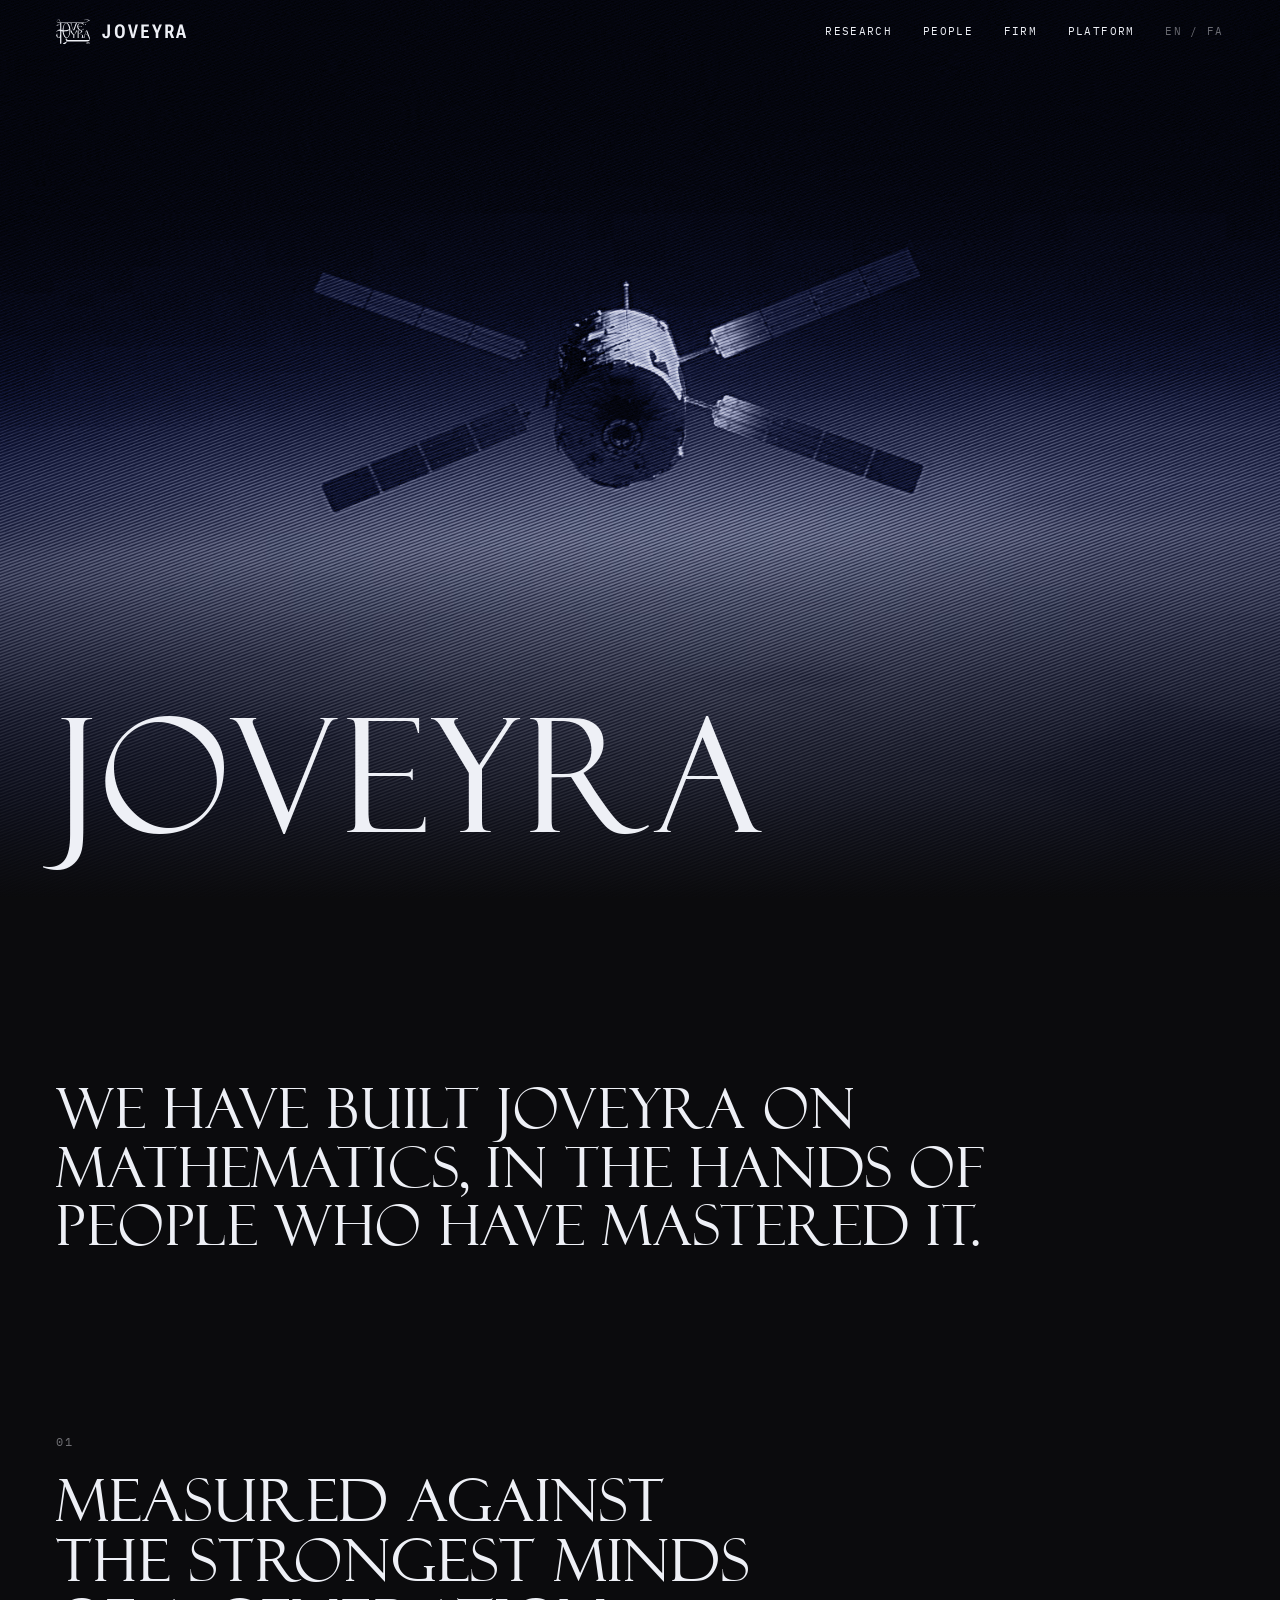
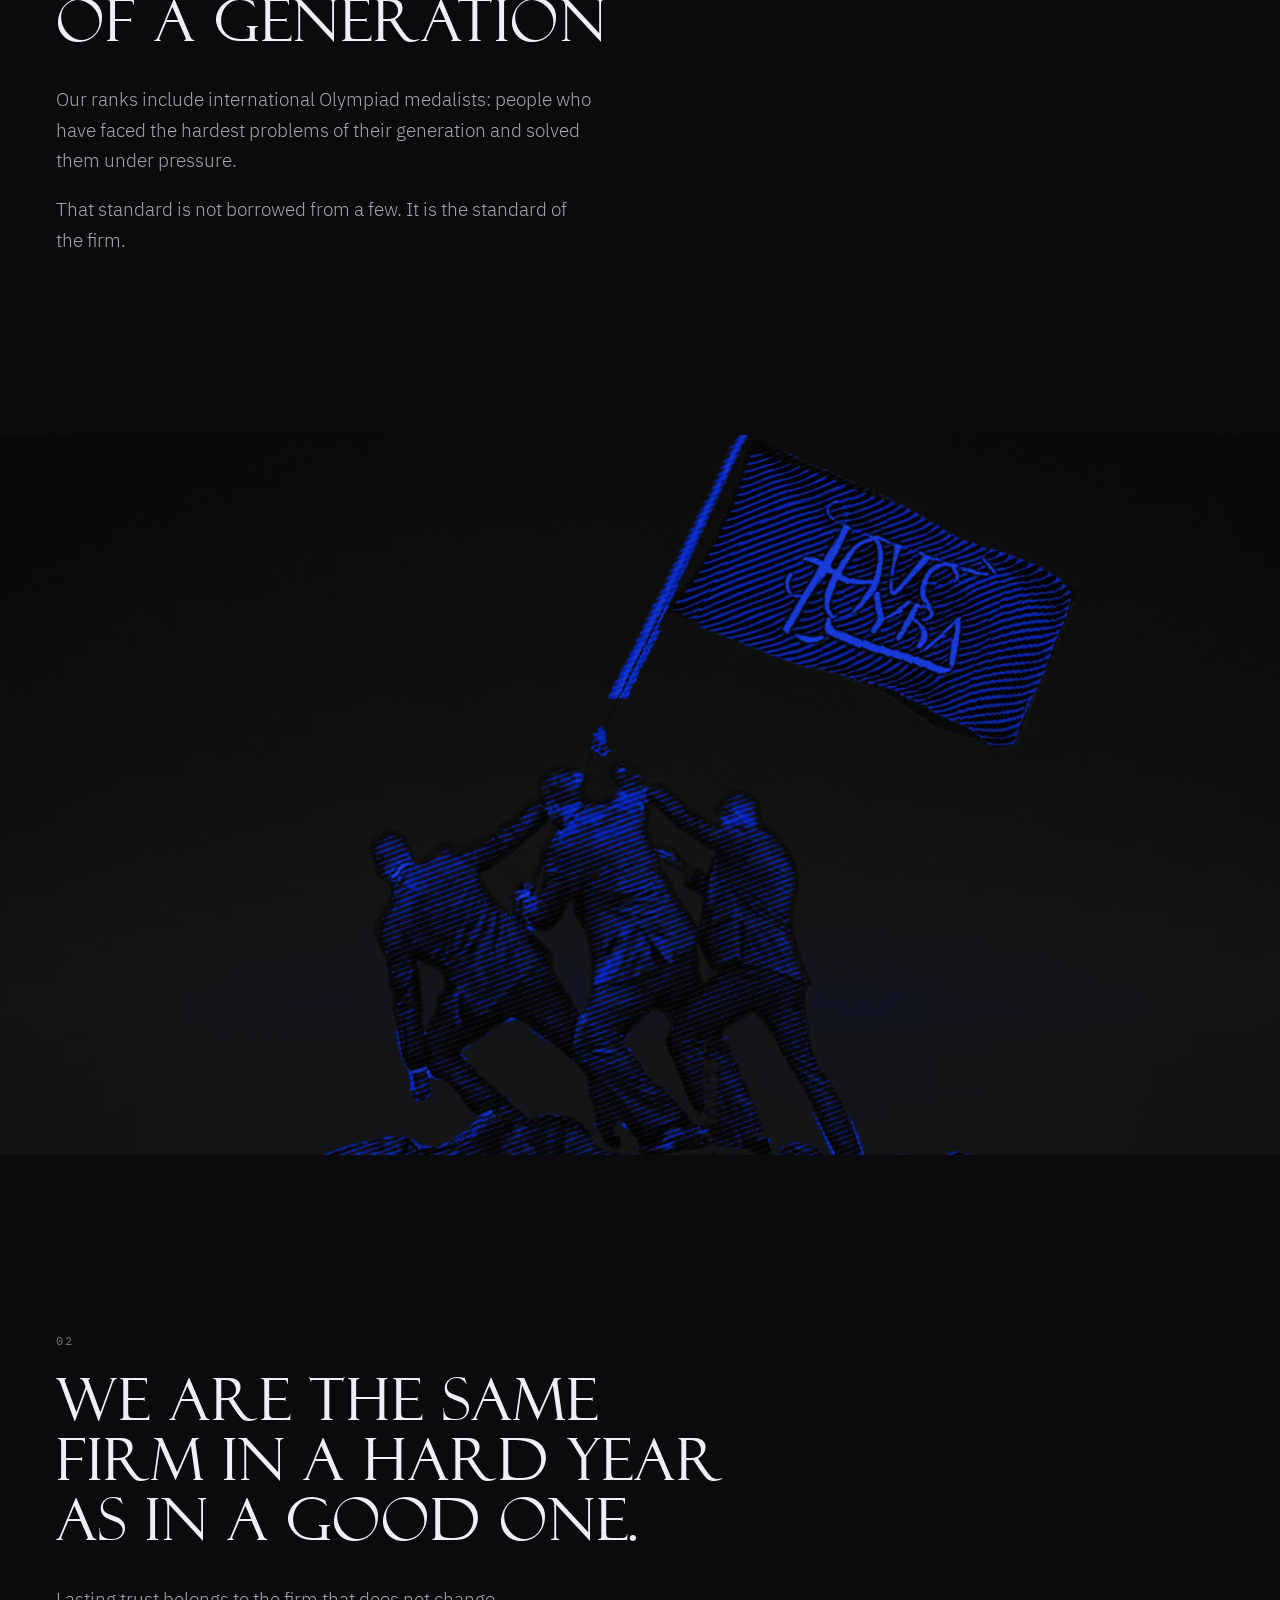
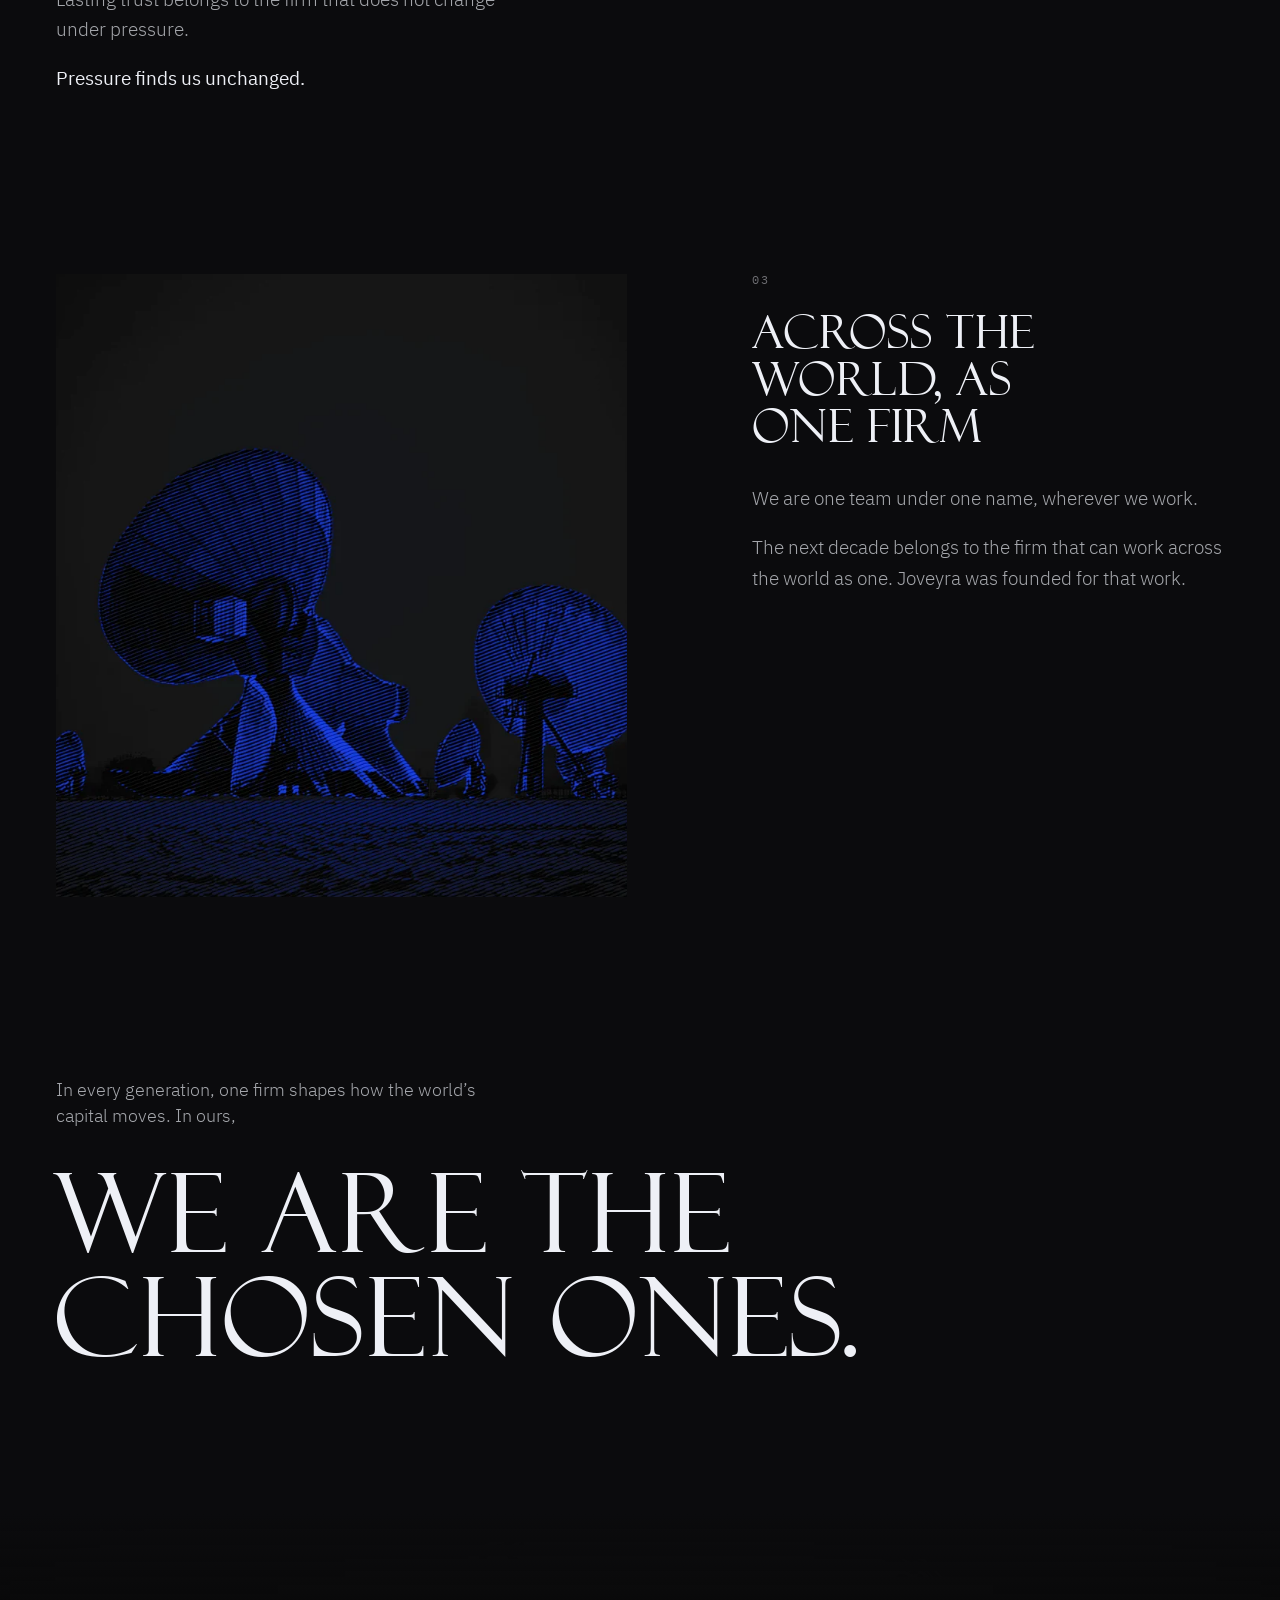
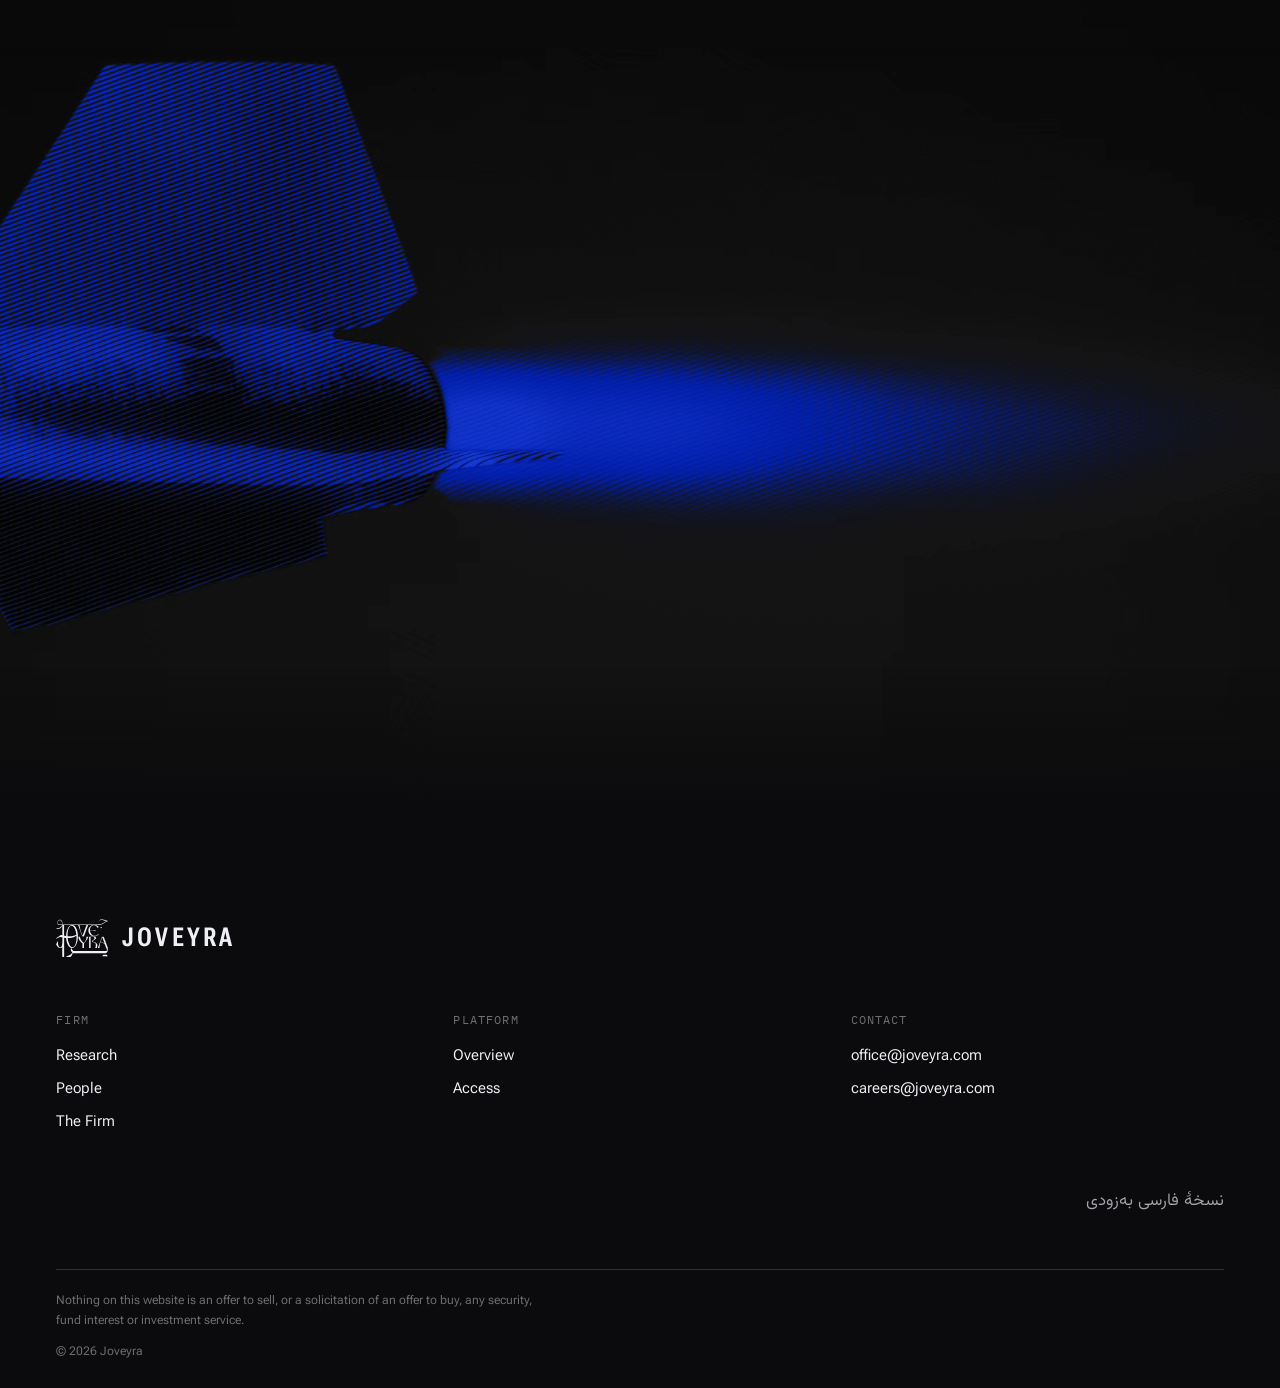
==== commit abed61de: "Home: set all text on one left edge; stacked index/title/copy blocks Co-Authored-By: Claude Opus 5.5" ====
--- a/index.html
+++ b/index.html
@@ -51,7 +51,9 @@
         <source src="assets/film/sat.mp4" type="video/mp4">
       </video>
     </div>
-    <h1 class="h-word">Joveyra</h1>
+    <div class="h-grid">
+      <h1 class="h-word">Joveyra</h1>
+    </div>
   </section>
 
   <section class="h-open" id="research" aria-label="Mathematics">
@@ -62,11 +64,13 @@
 
   <section class="h-people h-sec" id="people" aria-labelledby="h-people">
     <div class="h-grid">
-      <span class="h-idx mono">01</span>
-      <h2 class="h-head" id="h-people">Measured against the strongest minds of a generation</h2>
-      <div class="h-copy">
-        <p>Our ranks include international Olympiad medalists: people who have faced the hardest problems of their generation and solved them under pressure.</p>
-        <p>That standard is not borrowed from a few. It is the standard of the firm.</p>
+      <div class="h-block">
+        <span class="h-idx mono">01</span>
+        <h2 class="h-head" id="h-people">Measured against the strongest minds of a generation</h2>
+        <div class="h-copy">
+          <p>Our ranks include international Olympiad medalists: people who have faced the hardest problems of their generation and solved them under pressure.</p>
+          <p>That standard is not borrowed from a few. It is the standard of the firm.</p>
+        </div>
       </div>
     </div>
   </section>
@@ -83,11 +87,13 @@
 
   <section class="h-steady h-sec" aria-labelledby="h-steady">
     <div class="h-grid">
-      <span class="h-idx mono">02</span>
-      <h2 class="h-head" id="h-steady">We are the same firm in a hard year as in a good one.</h2>
-      <div class="h-copy">
-        <p>Lasting trust belongs to the firm that does not change under pressure.</p>
-        <p class="h-coda">Pressure finds us unchanged.</p>
+      <div class="h-block">
+        <span class="h-idx mono">02</span>
+        <h2 class="h-head" id="h-steady">We are the same firm in a hard year as in a good one.</h2>
+        <div class="h-copy">
+          <p>Lasting trust belongs to the firm that does not change under pressure.</p>
+          <p class="h-coda">Pressure finds us unchanged.</p>
+        </div>
       </div>
     </div>
   </section>
@@ -99,7 +105,7 @@
           <img src="assets/img/dish-1600.webp" srcset="assets/img/dish-800.webp 800w, assets/img/dish-1600.webp 1600w, assets/img/dish-2160.webp 2160w" sizes="(max-width: 860px) 100vw, 50vw" width="1600" height="1747" alt="Line engraving of a large radio dish turned to the sky." loading="lazy" decoding="async">
         </div>
       </figure>
-      <div class="h-side">
+      <div class="h-side h-block">
         <span class="h-idx mono">03</span>
         <h2 class="h-head" id="h-world">Across the world, as one firm</h2>
         <div class="h-copy">
--- a/assets/css/site.css
+++ b/assets/css/site.css
@@ -335,19 +335,18 @@
 
 /* ------------------------------------------------------------ home
    Hero film, then text and plates in turn. Titles in Felix Titling, set as
-   inscriptional capitals: one weight, open tracking, no stretching. Reading
-   text in Plex Sans light. Two text axes on a 12-column grid: titles start at
-   column 3, reading text at column 7; numbered sections hang their index in
-   columns 1-2 under a hairline. The opening line and the close are centred,
-   as bookends. Text never moves; only the plates carry depth (--d, site.js). */
+   inscriptional capitals: light positive tracking, tight leading. Reading text
+   in Plex Sans light. One left edge for everything: each block stacks a small
+   index, its title and a short measure of reading text, flush left, tightly
+   grouped, with wide space between blocks. Text never moves; only the plates
+   carry depth (--d, site.js). */
 body.home {
   --plex: "Plex Sans", system-ui, -apple-system, "Segoe UI", sans-serif;
-  --fs-body: clamp(1.0625rem, .3vw + .98rem, 1.1875rem);
-  --fs-lede: clamp(1.4rem, 2.3vw, 2.25rem);
-  --fs-h2: clamp(1.85rem, 3.3vw, 3.3rem);
-  --fs-claim: clamp(2.2rem, 7.2vw, 7.4rem);
-  --sec: clamp(112px, 17vh, 210px);
-  --row: clamp(36px, 4.4vw, 64px);
+  --fs-body: clamp(1.0625rem, .25vw + 1rem, 1.1875rem);
+  --fs-lede: clamp(2rem, 4.4vw, 4.6rem);
+  --fs-h2: clamp(2.1rem, 4.6vw, 4.9rem);
+  --fs-claim: clamp(2.6rem, 8.6vw, 9.4rem);
+  --sec: clamp(120px, 20vh, 240px);
   animation: h-in 1s ease both;
 }
 @keyframes h-in { from { opacity: 0; } }
@@ -361,9 +360,9 @@
 .h-hero .h-media::after { content: ""; position: absolute; inset: 0; pointer-events: none; background: #1a2a8a; mix-blend-mode: color; opacity: .34; }
 .h-hero::after { content: ""; position: absolute; inset: auto 0 0; height: 46%; z-index: 1; pointer-events: none;
   background: linear-gradient(0deg, var(--ground) 0%, rgba(11, 11, 13, .66) 26%, rgba(11, 11, 13, 0) 100%); }
-.h-word { position: absolute; z-index: 2; left: 0; right: 0; bottom: calc(clamp(24px, 5vh, 64px) + env(safe-area-inset-bottom, 0px));
-  margin: 0; text-align: center; font-family: var(--title); font-weight: 400; text-transform: uppercase;
-  font-size: clamp(2.6rem, 10.5vw, 11.5rem); line-height: 1; letter-spacing: .14em; padding-left: .14em; color: var(--line);
+.h-hero .h-grid { position: absolute; z-index: 2; left: 0; right: 0; margin-inline: auto; bottom: calc(clamp(28px, 6vh, 72px) + env(safe-area-inset-bottom, 0px)); }
+.h-word { grid-column: 1 / -1; margin: 0; font-family: var(--title); font-weight: 400; text-transform: uppercase;
+  font-size: clamp(3rem, 12.4vw, 13.5rem); line-height: .86; letter-spacing: .02em; margin-left: -.04em; color: var(--line);
   animation: h-word .7s cubic-bezier(.2, .7, .2, 1) 3.5s both; }
 @keyframes h-word { from { opacity: 0; filter: blur(10px); } to { opacity: 1; filter: blur(0); } }
 
@@ -371,29 +370,28 @@
 .h-grid { width: 100%; max-width: var(--max); margin-inline: auto; padding-inline: var(--gutter);
   display: grid; grid-template-columns: repeat(12, minmax(0, 1fr)); column-gap: clamp(16px, 2vw, 32px); align-items: start; }
 .h-grid > * { min-width: 0; margin: 0; }
-.h-idx { font-family: var(--mono); font-size: .75rem; line-height: 1; letter-spacing: .18em; color: var(--line-faint); font-variant-numeric: tabular-nums; }
+.h-idx { font-family: var(--mono); font-size: .75rem; line-height: 1; letter-spacing: .16em; text-transform: uppercase;
+  color: var(--line-faint); font-variant-numeric: tabular-nums; }
 .h-lede, .h-head, .h-claim { margin: 0; font-family: var(--title); font-weight: 400; text-transform: uppercase; color: var(--line);
   text-wrap: balance; overflow-wrap: break-word; font-kerning: normal; }
-.h-head { font-size: var(--fs-h2); line-height: 1.14; letter-spacing: .035em; }
-.h-copy { font-family: var(--plex); font-weight: 300; font-size: var(--fs-body); line-height: 1.65;
-  color: var(--line-dim); max-width: 34em; display: grid; gap: 1.1em; text-wrap: pretty; }
+.h-head { font-size: var(--fs-h2); line-height: 1.02; letter-spacing: .015em; }
+.h-copy { font-family: var(--plex); font-weight: 300; font-size: var(--fs-body); line-height: 1.6;
+  color: var(--line-dim); max-width: 30em; display: grid; gap: 1em; text-wrap: pretty; }
 .h-copy p { margin: 0; }
 .h-coda { font-weight: 400; color: var(--line); }
 
-/* opening line: a centred inscription */
-.h-open { padding-block: var(--sec); }
-.h-lede { grid-column: 2 / span 10; justify-self: center; max-width: 26em; text-align: center;
-  font-size: var(--fs-lede); line-height: 1.4; letter-spacing: .06em; }
-
-/* numbered sections: hairline, index, title on axis 3, reading text on axis 7 */
+/* a block: index, title, reading text; one edge, tight steps */
+.h-block { display: grid; justify-items: start; gap: 0; }
+.h-block .h-idx { margin-bottom: clamp(18px, 1.8vw, 28px); }
+.h-block .h-copy { margin-top: clamp(24px, 2.6vw, 40px); }
+
+/* opening line */
+.h-open { padding-block: var(--sec) 0; }
+.h-lede { grid-column: 1 / span 10; font-size: var(--fs-lede); line-height: 1.04; letter-spacing: .015em; }
+
+/* numbered sections */
 .h-sec { padding-block: var(--sec); }
-.h-sec .h-grid { row-gap: var(--row); }
-.h-sec .h-grid::before { content: ""; grid-column: 1 / -1; height: 1px; background: var(--hair);
-  margin-bottom: calc(var(--row) * -1 + clamp(20px, 2.2vw, 32px)); }
-.h-sec .h-idx { grid-column: 1 / span 2; padding-top: .55em; }
-.h-sec .h-head { grid-column: 3 / span 8; }
-.h-sec .h-copy { grid-column: 7 / span 5; }
-.h-people { padding-top: 0; }
+.h-sec .h-block { grid-column: 1 / span 9; }
 
 /* plates */
 [data-depth] { --d: 0; }
@@ -401,21 +399,20 @@
 .h-flag .h-media { aspect-ratio: 16 / 9; max-height: 100svh; width: 100%; }
 .h-flag video, .h-tail video { transform: translate3d(0, calc(var(--d) * -4%), 0) scale(1.1); will-change: transform; }
 
-/* the dish on the left, the text on the right, its last line on the plate's foot */
+/* the dish on the left, the block on the right, both from one top line */
 .h-world { padding-block: 0 var(--sec); }
 .h-dish { grid-column: 1 / span 6; margin: 0; }
 .h-dish .h-media { aspect-ratio: 1600 / 1747; }
 .h-dish img { transform: translate3d(0, calc(var(--d) * -3%), 0) scale(1.08); will-change: transform; }
-.h-side { grid-column: 8 / span 5; align-self: end; display: grid; gap: clamp(28px, 3vw, 44px);
-  padding-top: clamp(20px, 2.2vw, 32px); border-top: 1px solid var(--hair); }
-.h-side .h-head { font-size: clamp(1.85rem, 2.9vw, 2.9rem); }
-
-/* the close: lead-in and claim, centred */
-.h-close { padding-block: var(--sec) calc(var(--sec) * .8); }
-.h-close .h-grid { row-gap: clamp(24px, 3vw, 44px); }
-.h-pre { grid-column: 3 / span 8; justify-self: center; max-width: 30em; text-align: center; font-family: var(--plex); font-weight: 300;
-  font-size: clamp(1.1rem, 1.45vw, 1.45rem); line-height: 1.55; color: var(--line-dim); text-wrap: balance; }
-.h-claim { grid-column: 1 / -1; text-align: center; font-size: var(--fs-claim); line-height: 1.06; letter-spacing: .04em; padding-left: .04em; }
+.h-side { grid-column: 8 / span 5; }
+.h-side .h-head { font-size: clamp(2rem, 3.6vw, 3.8rem); }
+
+/* the close: lead-in, then the claim, flush left */
+.h-close { padding-block: 0 calc(var(--sec) * .8); }
+.h-close .h-grid { row-gap: clamp(24px, 2.6vw, 40px); }
+.h-pre { grid-column: 1 / span 5; max-width: 26em; font-family: var(--plex); font-weight: 300;
+  font-size: clamp(1.1rem, 1.3vw, 1.35rem); line-height: 1.5; color: var(--line-dim); text-wrap: pretty; }
+.h-claim { grid-column: 1 / -1; font-size: var(--fs-claim); line-height: .94; letter-spacing: .01em; margin-left: -.03em; }
 
 /* the last plate runs past both edges */
 .h-tail { margin: 0; overflow: hidden; width: 100%; }
@@ -437,12 +434,10 @@
 .h-foot .wrap { display: grid; gap: clamp(40px, 6vh, 64px); }
 
 @media (max-width: 860px) {
-  body.home { --sec: 104px; --row: 28px; }
+  body.home { --sec: 112px; }
   .h-grid { grid-template-columns: minmax(0, 1fr); }
-  .h-lede, .h-sec .h-idx, .h-sec .h-head, .h-sec .h-copy, .h-dish, .h-side, .h-pre, .h-claim { grid-column: 1; }
-  .h-sec .h-grid::before { margin-bottom: -8px; }
-  .h-sec .h-idx { padding-top: 0; }
-  .h-world .h-grid { row-gap: 40px; }
+  .h-word, .h-lede, .h-sec .h-block, .h-dish, .h-side, .h-pre, .h-claim { grid-column: 1; }
+  .h-world .h-grid { row-gap: 48px; }
   .h-dish { margin-inline: calc(var(--gutter) * -1); }
   .h-flag .h-media { aspect-ratio: 4 / 5; }
   .h-tail .h-media { width: 150vw; margin-left: -25vw; aspect-ratio: 4 / 3; }
